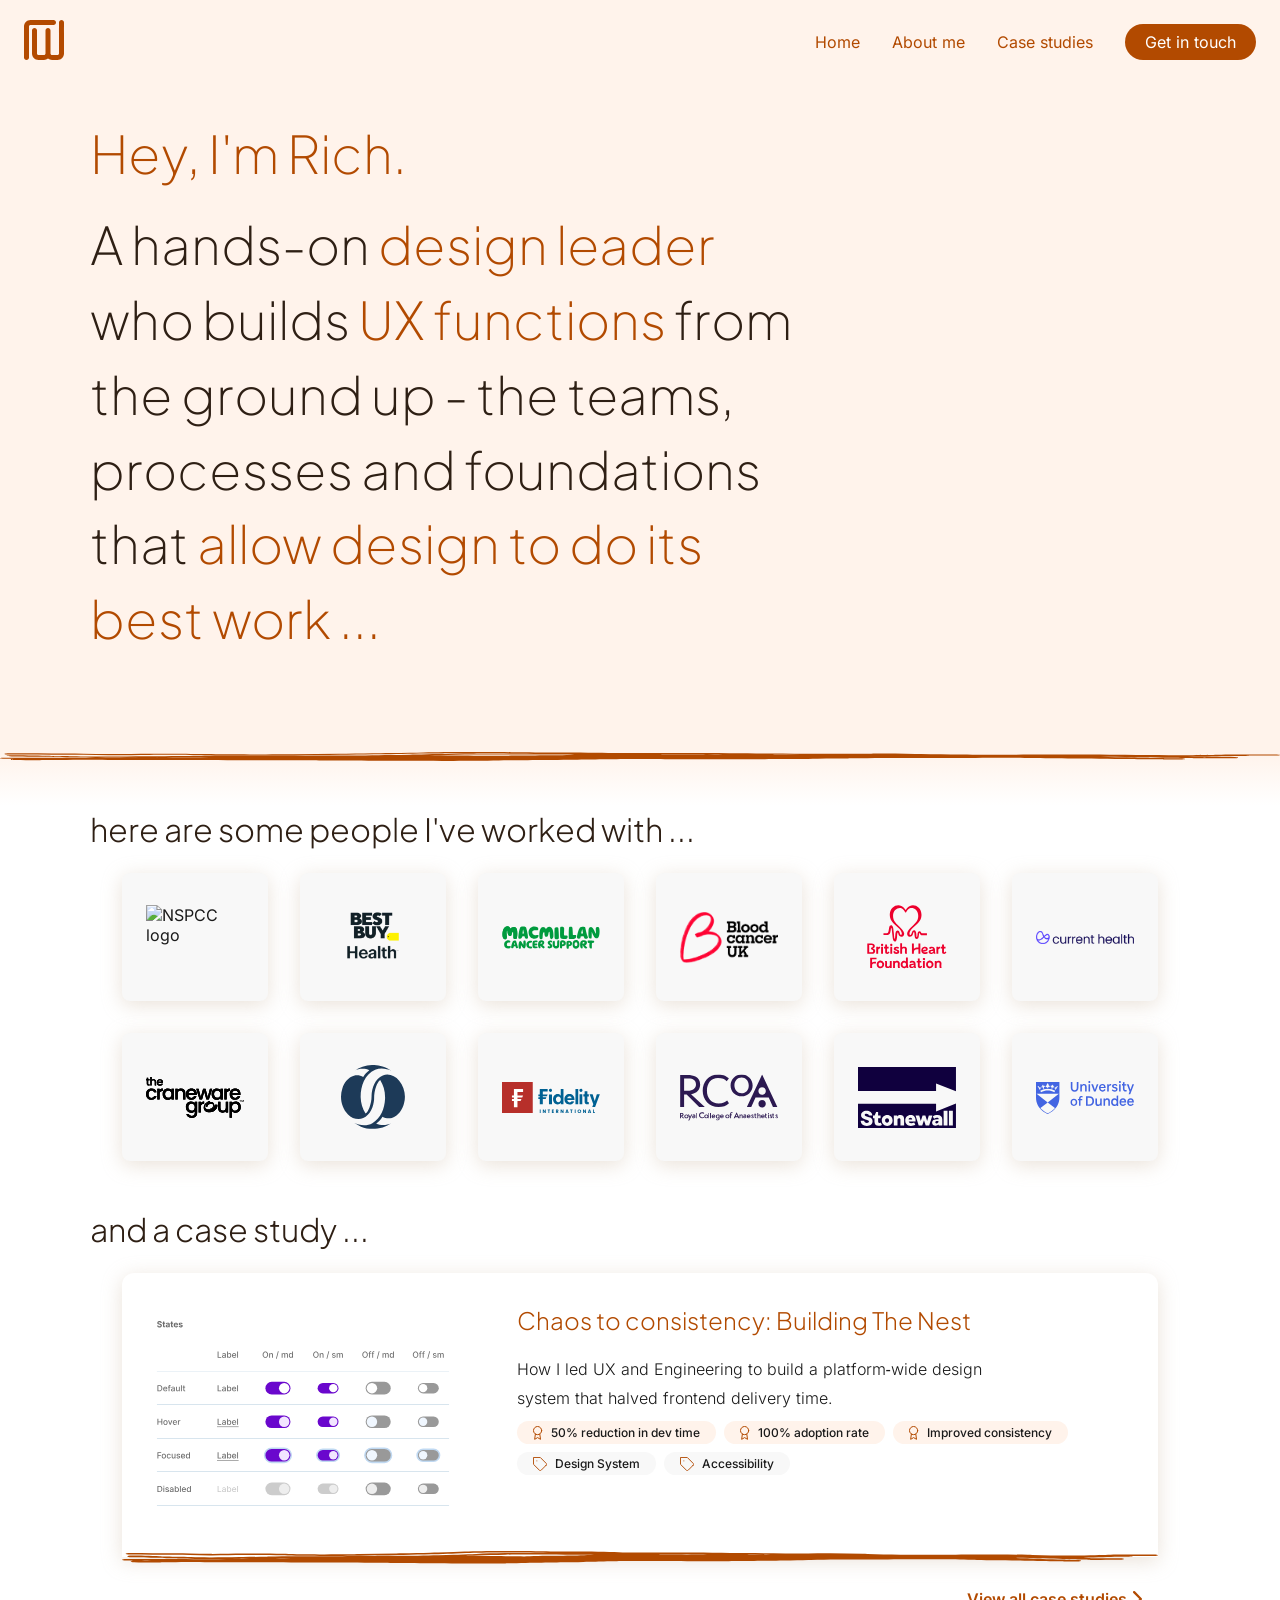
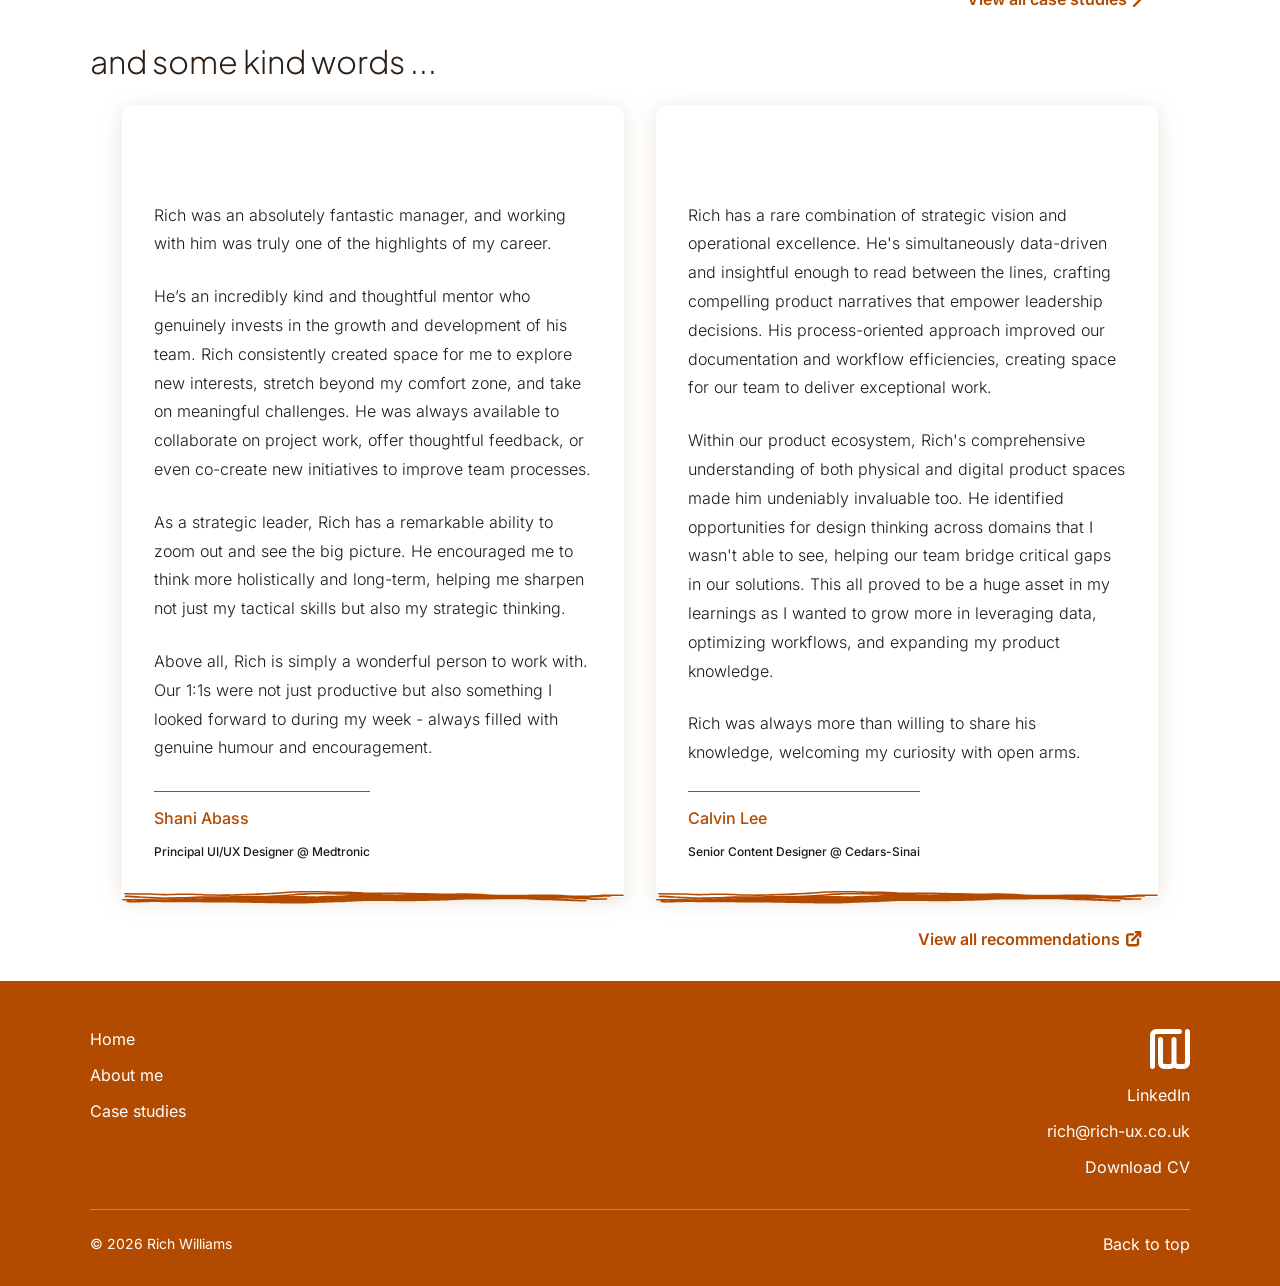
==== index.html @ 7a368905 "added Nest case study" ====
<!DOCTYPE html>
<html lang="en">

<head>
  <meta charset="UTF-8" />
  <meta name="viewport" content="width=device-width, initial-scale=1.0" />
  <title>Rich Williams</title>
  <link rel="stylesheet" href="style.css" />
  <link rel="icon" type="image/svg+xml" href="assets/icons/rwlogo.svg" />
  <link href="https://fonts.googleapis.com/css2?family=Source+Serif+4:ital,opsz,wght@0,8..60,300;0,8..60,400;1,8..60,300;1,8..60,400&display=swap" rel="stylesheet">
</head>

<body>

  <!-- Navigation -->
  <nav>
    <div class="nav-inner">
      <div class="nav-logo">
        <img src="assets/icons/rwlogo.svg" alt="Rich Williams" />
      </div>
      <button class="nav-toggle" aria-label="Toggle navigation">
        <span></span>
        <span></span>
        <span></span>
      </button>
      <ul class="nav-links">
        <li><a href="#">Home</a></li>
        <li><a href="#">About me</a></li>
        <li><a href="#">Case studies</a></li>
        <li><a href="#" class="small-button">Get in touch</a></li>
      </ul>
    </div>
  </nav>

  <!-- Hero -->
  <section class="section hero">
    <div class="container">

      <h1 class="display"><span class="highlight">Hey, I'm Rich.</span></h1>
      <p class="display">A hands-on <span class="highlight">design leader</span> who builds <span class="highlight">UX
          functions </span> from the ground up - the teams, processes and foundations that <span class="highlight">allow
          design to do its best work&nbsp;...</p>
    </div>

  </section>

  <svg viewBox="0 0 1440 60" preserveAspectRatio="none" fill="none" xmlns="http://www.w3.org/2000/svg">
    <defs>
      <linearGradient id="fade" x1="0" y1="0" x2="0" y2="1">
        <stop offset="0%" stop-color="#FFF3EB" />
        <stop offset="100%" stop-color="#ffffff" />
      </linearGradient>
    </defs>
    <rect width="100%" height="100%" fill="url(#fade)" />
    <path
      d="M547.873 0.00112486C556.497 -0.0103455 564.703 0.0658817 575.033 0.161155C575.039 0.161148 575.044 0.161141 575.05 0.161135C576.592 0.174655 578.011 0.189028 579.595 0.203161C592.304 0.316782 608.635 0.447806 633.414 0.493424C660.767 0.543692 682.5 0.844926 695.744 1.14717C698.2 1.20355 700.788 1.23165 707.24 1.24553C711.489 1.25442 717.162 1.2574 725.466 1.25784C729.815 1.25819 734.997 1.25729 740.941 1.25504C743.165 1.25417 745.629 1.25084 748.038 1.24611C767.749 1.19651 795.05 1.19881 820.434 1.33791C837.796 1.42681 854.274 1.54306 866.773 1.62764C885.071 1.75426 902.698 1.88879 921.875 1.93249C931.959 1.95537 942.474 1.95318 953.745 1.90866C962.042 1.87637 970.833 1.85417 980.151 1.83052C996.888 1.7891 1013.18 1.99351 1029.73 2.23438C1031.84 2.26507 1033.94 2.29633 1036.07 2.32787C1050.66 2.54595 1065.61 2.77458 1081.73 2.90122C1085.93 2.93473 1090.12 2.96038 1094.03 2.98371C1117.24 3.12228 1137.14 3.02761 1158.81 2.92442C1168.75 2.87711 1179.07 2.82793 1190.26 2.79869C1197.57 2.77959 1206.17 2.76997 1215.58 2.76618C1228.98 2.75552 1243.94 2.88125 1258.93 3.09452C1261.11 3.12447 1263.29 3.15499 1265.46 3.18594C1265.47 3.18609 1265.48 3.18624 1265.49 3.18639C1284.44 3.47351 1303.07 3.65802 1318.44 3.62185C1322.03 3.61651 1325.43 3.60403 1328.61 3.58592C1355.33 3.39132 1365.41 3.12402 1373.8 3.00933C1376.96 2.95946 1379.88 2.91646 1383.36 2.8827C1383.54 2.88103 1383.71 2.87939 1383.89 2.87777C1396.43 2.76205 1415.11 2.77872 1434.05 2.81992C1434.12 2.82002 1434.19 2.82012 1434.26 2.82022C1437.47 2.82722 1440.03 3.11418 1440 3.45975C1440.01 3.80534 1437.41 4.079 1434.21 4.07201C1424.06 4.04977 1414.12 4.03518 1405.24 4.04273C1404.78 4.33979 1402.39 4.565 1399.52 4.56466C1396.64 4.56485 1391.37 4.60166 1383.9 4.68834C1372.71 4.80128 1356.57 5.15283 1335.97 5.52775C1338.33 5.56668 1340.31 5.60434 1342.03 5.64057C1344.06 5.68299 1345.62 5.71986 1346.96 5.75122C1349.74 5.81647 1351.6 5.85837 1354.89 5.8713C1361.87 5.85142 1372.47 5.76589 1383.9 5.74418C1384.94 5.74204 1386.03 5.74011 1387.09 5.73857C1390.27 5.73402 1392.85 6.01267 1392.84 6.35806C1392.82 6.70369 1390.22 6.98515 1387.04 6.98995C1386.97 6.99009 1386.91 6.99024 1386.85 6.99038C1385.88 6.99182 1384.86 6.99365 1383.9 6.99564C1372.44 7.01698 1361.39 7.10703 1354.05 7.12737C1352.03 7.13288 1350.28 7.13327 1348.97 7.13075C1347.93 7.12878 1346.62 7.12475 1345.89 7.11085C1345.79 7.10899 1345.61 7.10517 1345.39 7.09873C1345.39 7.09856 1345.38 7.09839 1345.38 7.09822C1345.26 7.09468 1344.63 7.07678 1343.96 7.03163C1343.83 7.02251 1343.53 7.00206 1343.19 6.96786C1343.11 6.96574 1343.02 6.96361 1342.93 6.96149C1341.7 6.93205 1340.45 6.90159 1339.1 6.87228C1335 6.78174 1329.04 6.68565 1318.44 6.54273C1315.34 6.50072 1311.93 6.45338 1308 6.39572C1291.97 6.22969 1264.86 5.58526 1231.08 5.34145C1233.36 5.37998 1235.64 5.42057 1237.93 5.46292C1243.68 5.56909 1249.47 5.68808 1255.24 5.81422C1257.47 5.86255 1259.65 5.91125 1261.87 5.96081C1265.46 6.04072 1269.05 6.12171 1272.65 6.19987C1275.07 6.25266 1277.51 6.30435 1279.94 6.35406C1279.94 6.35413 1279.95 6.35419 1279.96 6.35426C1283.33 6.42333 1286.72 6.48903 1290.12 6.54993C1291.33 6.57203 1292.49 6.59256 1293.67 6.6124C1298.34 6.69073 1302.91 6.75731 1308.18 6.84855C1308.82 6.86294 1309.51 6.88088 1310.04 6.89551C1310.6 6.91098 1311.14 6.92648 1311.64 6.94202C1312.09 6.95573 1312.51 6.96953 1312.92 6.98231C1312.98 6.984 1313.03 6.9857 1313.09 6.98739C1313.55 7.00165 1313.99 7.01475 1314.42 7.02704C1314.85 7.03931 1315.24 7.05103 1315.63 7.06114C1315.64 7.06114 1315.64 7.06114 1315.65 7.06114C1316.06 7.0715 1316.38 7.07924 1316.82 7.08801C1317.38 7.09897 1317.86 7.10727 1318.44 7.11527C1318.44 7.11528 1318.44 7.11528 1318.44 7.11528C1319.01 7.12306 1319.6 7.12978 1320.18 7.13542C1320.76 7.14105 1321.37 7.14567 1321.98 7.1496C1322.59 7.15352 1323.2 7.15693 1323.83 7.15955C1324.46 7.16218 1325.08 7.16413 1325.72 7.16583C1326.36 7.16753 1327 7.16905 1327.64 7.1702C1329.14 7.17283 1330.56 7.2356 1331.6 7.34803C1332.65 7.46045 1333.23 7.61276 1333.23 7.77397C1333.22 7.93514 1332.62 8.09351 1331.57 8.21494C1330.51 8.33629 1329.09 8.41018 1327.59 8.42165C1327.19 8.42472 1326.78 8.42794 1326.37 8.43084C1326.13 8.43256 1325.89 8.43402 1325.64 8.43565C1324.98 8.44002 1324.33 8.44444 1323.66 8.44787C1322.98 8.4513 1322.33 8.45383 1321.64 8.45581C1320.95 8.45778 1320.27 8.45901 1319.57 8.45884C1319.2 8.45875 1318.83 8.45829 1318.44 8.4574C1318.1 8.45659 1317.76 8.45542 1317.41 8.45383C1316.7 8.45067 1315.89 8.44463 1315.18 8.43678C1314.66 8.43127 1313.99 8.42173 1313.45 8.41299C1312.88 8.40386 1312.33 8.39355 1311.79 8.38274C1311.26 8.3719 1310.74 8.36032 1310.24 8.34926C1310.18 8.34812 1310.13 8.34698 1310.08 8.34585C1309.63 8.33604 1309.21 8.32638 1308.81 8.31767C1308.36 8.30794 1307.94 8.29943 1307.54 8.29196C1307.1 8.28358 1306.82 8.27986 1306.49 8.27558C1302.12 8.24029 1296.7 8.21187 1291.56 8.16902C1290.92 8.16377 1290.26 8.15804 1289.62 8.15235C1286.24 8.12291 1282.86 8.08876 1279.48 8.05094C1277.03 8.0235 1274.57 7.99421 1272.12 7.9636C1268.5 7.91859 1264.87 7.87073 1261.25 7.82392C1259 7.79481 1256.79 7.7664 1254.55 7.7386C1248.69 7.66596 1242.82 7.60094 1236.92 7.54868C1231.06 7.49641 1225.14 7.45665 1219.21 7.42698C1218.03 7.42095 1216.82 7.41519 1215.58 7.40971C1210.84 7.38831 1205.98 7.35915 1201.27 7.31908C1196.93 7.28146 1192.47 7.21588 1188.33 7.14817C1186.13 7.11171 1183.93 7.07471 1181.8 7.0377C1181.79 7.03749 1181.79 7.03729 1181.78 7.03709C1179.89 7.0046 1178.05 6.97243 1176.2 6.94187C1172.25 6.87605 1168.37 6.81738 1164.49 6.76791C1160.62 6.71843 1156.76 6.67806 1152.87 6.64706C1149.01 6.61637 1145.1 6.59417 1141.21 6.58053C1137.33 6.56677 1133.46 6.56119 1129.45 6.56161C1124.17 6.56282 1118.91 6.574 1113.5 6.58724C1108.14 6.60077 1102.72 6.61771 1097.35 6.63485C1096.75 6.63662 1096.2 6.63834 1095.68 6.64005C1095.1 6.64176 1094.52 6.64346 1094.03 6.64517C1093.37 6.64757 1092.4 6.65039 1091.71 6.65333C1091.71 6.65333 1091.7 6.65334 1091.69 6.65334C1088.18 6.66679 1084.66 6.68235 1081.13 6.69789C1075.7 6.72194 1070.23 6.74676 1064.76 6.76954C1059.29 6.79227 1053.78 6.8133 1048.23 6.82905C1042.68 6.84448 1037.02 6.85552 1031.3 6.84967C1026.2 6.84502 1021.07 6.83549 1016.05 6.8269C1014.72 6.82465 1013.39 6.82247 1012.07 6.82036C1005.78 6.81078 999.681 6.80805 993.657 6.82573C987.637 6.84292 981.629 6.87976 975.569 6.93455C969.507 6.98934 963.41 7.06082 957.207 7.1488C956.031 7.16533 954.889 7.18221 953.781 7.19942C948.699 7.27656 943.706 7.35134 938.638 7.4234C932.412 7.51157 926.215 7.59409 919.895 7.67037C916.378 7.71266 912.684 7.74852 909.13 7.77584C905.593 7.80352 902.029 7.82446 898.555 7.84091C897.131 7.84758 895.721 7.85333 894.327 7.85888C892.302 7.86699 890.25 7.87377 888.272 7.88073C884.908 7.89238 881.648 7.904 878.446 7.919C875.269 7.93409 872.168 7.95309 869.193 7.97987C866.096 8.00761 863.562 8.03865 860.51 8.08602C853.095 8.16706 848.499 8.17442 843.395 8.18429C842.39 8.18621 841.362 8.18856 840.291 8.19114C834.174 8.19966 828.053 8.19667 822.019 8.18948C815.939 8.18205 809.923 8.17013 803.858 8.15673C797.866 8.14352 791.758 8.12823 785.758 8.11416C779.732 8.1 773.724 8.08646 767.692 8.07398C761.636 8.06155 755.522 8.04997 749.611 8.04022C749.102 8.03941 748.586 8.03854 748.067 8.03763C745.237 8.03173 741.993 8.02256 739.226 8.01043C736.806 8.00051 734.355 7.98928 732.048 7.97758C731.092 7.97285 730.132 7.9681 729.174 7.96349C725.913 7.94745 722.761 7.93244 719.689 7.92276C716.69 7.9128 713.615 7.90834 710.787 7.91139C707.909 7.91453 705.012 7.92596 702.21 7.94551C699.275 7.96628 696.798 7.99012 693.697 8.02987C691.672 8.05606 689.639 8.08234 687.672 8.10839C684.717 8.14742 681.724 8.18699 678.766 8.22754C675.807 8.26807 672.843 8.30916 669.909 8.35157C668.962 8.36521 667.96 8.3796 667.009 8.39359C664.065 8.43681 661.162 8.4809 658.259 8.52707C655.363 8.57315 652.487 8.62087 649.631 8.67105C646.768 8.72143 643.931 8.77351 641.057 8.82942C636.17 8.92475 631.497 8.97287 627.378 9.00656C623.23 9.04 619.34 9.06094 615.576 9.08089C614.872 9.08461 614.171 9.08833 613.471 9.09204C610.38 9.10782 607.432 9.12266 604.471 9.1396C600.794 9.16045 597.284 9.18391 593.667 9.21094C590.189 9.23751 586.478 9.26801 583.035 9.30248C579.381 9.33758 576.079 9.37456 572.353 9.41939C568.793 9.46326 565.104 9.51923 560.982 9.57998C557.121 9.64004 552.724 9.70198 548.547 9.75604C544.22 9.81036 539.937 9.85761 535.633 9.89406C534.87 9.90171 533.683 9.90905 532.987 9.91555C529.656 9.93994 526.193 9.9592 522.863 9.9736C518.602 9.99201 514.333 10.0028 510.105 10.0078C505.885 10.0128 501.529 10.0119 497.453 10.006C490.849 9.99628 484.274 9.98262 477.687 9.9675C471.141 9.95231 464.574 9.93537 458.007 9.91745C451.845 9.90053 445.634 9.8829 439.48 9.86456C439.11 9.86347 438.741 9.86237 438.373 9.86125C431.831 9.84119 425.286 9.81571 418.751 9.7849C417.291 9.77807 415.882 9.77108 414.418 9.76374C409.342 9.73804 404.239 9.70916 399.175 9.67809C399.14 9.67778 399.105 9.67747 399.07 9.67716C392.556 9.63739 386.149 9.59408 379.684 9.55092C377.314 9.53524 375.03 9.51996 372.715 9.50528C370.394 9.49059 368.12 9.47678 365.821 9.46378C363.524 9.4508 361.233 9.43901 358.985 9.42895C356.702 9.41884 354.49 9.41047 352.251 9.40478C350.201 9.39941 348.165 9.39706 345.936 9.3944C345.732 9.39417 345.528 9.39393 345.324 9.3937C342.897 9.39094 340.122 9.38446 337.546 9.37137C330.713 9.33558 324.08 9.30915 317.314 9.29188C311.29 9.27649 305.276 9.26856 299.214 9.26616C298.454 9.26585 297.697 9.26553 296.945 9.2652C294.308 9.26402 291.607 9.26284 288.941 9.26084C284.794 9.25775 280.588 9.25328 276.42 9.2469C269.514 9.23639 262.625 9.21987 255.67 9.19711C248.743 9.17447 241.783 9.14553 234.848 9.11421C227.919 9.08292 220.933 9.04952 214.037 9.01826C206.355 8.98315 198.727 8.95549 191.04 8.93841C183.474 8.92131 175.905 8.91399 168.34 8.91555C168.251 8.91557 168.162 8.9156 168.073 8.91563C160.42 8.91573 152.799 8.96892 145.146 9.01738C137.491 9.0664 129.814 9.07912 122.15 9.02621C121.954 9.02492 121.757 9.0236 121.558 9.02224C117.157 8.99194 112.759 8.93629 108.36 8.85733C105.931 8.86062 103.603 8.85802 101.365 8.85314C91.4358 8.82233 83.22 8.81404 74.8052 8.90213C69.1937 8.95731 63.4824 9.00456 57.2018 9.04459C55.7288 9.05976 54.4377 9.08138 52.9858 9.10746C52.6955 9.11243 52.3883 9.11741 52.0774 9.12272C50.1211 9.1563 47.9092 9.19144 44.7665 9.21366C38.5453 9.25799 29.009 9.24835 16.6998 8.95609C13.5808 8.88225 11.6081 8.54898 12.2766 8.21144C12.7428 7.97467 14.4087 7.79874 16.417 7.74023C12.7007 7.70007 8.97055 7.65806 5.26919 7.61633C3.79507 7.59961 2.39763 7.52193 1.4155 7.39842C0.425852 7.27488 -0.0752957 7.11618 0.00924291 6.9553C0.0933857 6.79437 0.766166 6.64342 1.87539 6.53353C2.99034 6.42377 4.4385 6.36431 5.92924 6.3669C9.87339 6.37407 13.8015 6.38132 17.7282 6.38643C21.6733 6.39161 25.5913 6.39463 29.5038 6.3962C33.42 6.39778 37.3694 6.39758 41.2986 6.3962C45.2156 6.39475 49.1451 6.39244 53.0882 6.38887C57.0525 6.3854 60.918 6.38052 64.8714 6.37545C67.2666 6.37234 69.6434 6.36927 71.9869 6.36568C72.8564 6.36445 73.716 6.36276 74.5868 6.36141C74.6595 6.3613 74.7323 6.36119 74.8052 6.36108C75.4445 6.36013 76.0675 6.35978 76.7164 6.35984C84.3224 6.35536 91.985 6.44597 99.602 6.54745C106.919 6.64475 114.231 6.70876 121.558 6.69016C121.9 6.68944 122.238 6.68861 122.573 6.68769C130.22 6.66906 137.876 6.58417 145.52 6.46596C153.125 6.34888 160.703 6.22983 168.322 6.1633C168.361 6.16294 168.4 6.16259 168.439 6.16225C176.081 6.09325 183.714 6.03417 191.35 5.98554C197.256 5.94791 203.112 5.91642 208.975 5.8907C211.271 5.85572 213.566 5.8236 215.821 5.79359C222.385 5.70618 228.955 5.60039 235.431 5.5006C223.906 5.53568 214.653 5.62171 205.838 5.71802C204.663 5.73093 203.472 5.74421 202.31 5.75743C191.69 5.87827 181.385 6.00396 168.321 6.09137C166.682 6.10241 165.015 6.11423 163.298 6.12708C147.027 6.26568 133.263 6.49134 121.558 6.44463C101.526 6.38486 87.6245 5.92817 77.5763 5.9092C76.6157 5.90222 75.7105 5.89632 74.8052 5.89121C60.7541 5.81101 54.4132 5.69236 48.3561 5.46966C39.3226 5.13491 21.8812 4.9445 13.1173 4.93742C9.93142 4.93485 7.36091 4.65244 7.37948 4.30691C7.3909 3.96129 9.98492 3.68299 13.1727 3.68555C22.4214 3.69302 41.2945 3.88655 52.0552 4.28493C56.5079 4.44947 61.5478 4.55987 74.8052 4.63817C75.8572 4.64432 76.9431 4.65159 78.0804 4.66042C87.9803 4.68412 101.688 5.13416 121.558 5.19273C133.242 5.23962 147.02 5.01318 163.397 4.87429C165.079 4.86178 166.708 4.85028 168.313 4.83944C180.878 4.75529 190.815 4.6334 201.301 4.51261C202.454 4.49935 203.624 4.4858 204.805 4.47275C204.812 4.47273 204.819 4.47272 204.827 4.47271C215.682 4.35243 227.505 4.24483 243.446 4.23265C260.97 4.21973 281.39 4.20908 299.221 4.15223C318.796 4.09166 335.246 4.06657 341.376 4.02595C343.687 4.01089 345.907 3.99281 348.254 3.97423C357.269 3.90061 368.148 3.82914 392.664 3.833C398.024 3.83268 404.314 3.84101 411.166 3.85102C421.189 3.70907 430.92 3.56529 439.48 3.47162C439.689 3.46925 439.899 3.46692 440.11 3.46463C447.593 3.38455 454.551 3.23722 461.222 3.07582C463.165 3.02936 465.1 2.98077 467.032 2.93239C471.706 2.81571 476.383 2.69909 480.941 2.60889C484.575 2.537 488.375 2.4506 492.398 2.35925C503.793 2.1003 516.969 1.8014 532.987 1.67908C537.381 1.64349 542.433 1.61841 547.406 1.61292C571.631 1.58486 592.412 1.62855 610.294 1.67231C597.142 1.61065 587.005 1.52651 578.541 1.45023C576.976 1.4358 575.438 1.42177 573.944 1.40823C563.547 1.31233 555.972 1.24162 547.949 1.25231C542.552 1.2593 537.376 1.26795 532.987 1.27479C505.211 1.31211 492.494 1.42752 478.44 1.6909C474.132 1.77161 469.378 1.87913 464.256 1.99486C456.724 2.16535 448.341 2.35386 439.48 2.50176C436.274 2.55451 433.039 2.60094 429.753 2.63825C418.034 2.77071 404.949 2.95103 391.067 3.1205C391.062 3.12048 391.056 3.12046 391.051 3.12044C388.345 3.15368 385.6 3.18659 382.83 3.21896C365.961 3.41642 348.213 3.59266 330.939 3.70207C329.092 3.7137 326.883 3.73116 324.335 3.75197C317.909 3.80445 309.446 3.87799 299.222 3.93302C286.064 4.00538 270.166 4.0082 252.458 3.85514C245.543 3.79627 238.375 3.692 230.183 3.58211C227.689 3.5487 225.102 3.51448 222.393 3.48163C210.727 3.34067 196.531 3.2075 177.638 3.22167C174.668 3.22387 171.556 3.22989 168.303 3.23978C154.706 3.26012 139.265 3.57976 123.335 3.55161C122.749 3.55113 122.16 3.55036 121.558 3.54927C112.417 3.54069 103.16 3.38127 93.9979 3.22337C87.4946 3.11432 81.1076 3.04159 74.8052 3.02429C52.5669 2.9577 31.5853 2.87183 10.5804 2.78587C10.5749 2.78587 10.5695 2.78587 10.564 2.78587C7.38016 2.77284 4.89001 2.48182 4.9996 2.13643C5.11365 1.79123 7.79244 1.52168 10.9629 1.53461C31.9068 1.62026 52.7355 1.70587 74.8052 1.77228C81.1837 1.78979 87.6565 1.86443 94.2346 1.97534C103.274 2.13157 112.455 2.28865 121.558 2.29748C122.144 2.29854 122.72 2.29931 123.289 2.29979C139.14 2.32903 154.629 2.00898 168.295 1.98753C171.715 1.97701 174.975 1.97074 178.098 1.96854C197.321 1.95523 211.757 2.09331 223.599 2.23777C226.447 2.27278 229.128 2.30825 231.674 2.34266C239.774 2.45244 246.507 2.55142 253.058 2.60729C270.603 2.75914 286.264 2.75293 299.224 2.67885C308.769 2.62538 316.778 2.55549 323.016 2.50405C325.648 2.48258 327.911 2.46443 329.885 2.45209C346.822 2.34375 364.293 2.16957 381.151 1.97369C383.882 1.94185 386.6 1.90962 389.308 1.87684C389.313 1.87666 389.319 1.87647 389.324 1.87629C403.181 1.70821 416.53 1.52709 428.446 1.39327C432.262 1.35055 435.906 1.29662 439.48 1.23536C447.125 1.10246 454.252 0.94165 460.991 0.788163C466.295 0.667834 471.409 0.552431 476.447 0.457953C491.381 0.178002 504.842 0.0607109 532.987 0.0233612C537.368 0.0166063 542.539 0.00803471 547.873 0.00112486ZM22.18 7.80066C29.8325 7.9575 36.0693 7.99058 40.729 7.98011C36.7773 7.94448 32.8308 7.90709 28.9075 7.86841C26.6513 7.8464 24.4153 7.82383 22.18 7.80066ZM412.096 5.10369C410.871 5.12144 409.598 5.13912 408.348 5.15679C411.834 5.15544 415.276 5.15329 418.736 5.14973C422.973 5.14535 427.237 5.13947 431.47 5.13155C424.722 5.12335 418.184 5.11267 412.096 5.10369ZM547.464 2.86474C542.434 2.8703 537.37 2.89639 532.987 2.9337C518.41 3.05095 506.358 3.32276 495.301 3.57389C491.115 3.66877 487.054 3.76053 483.039 3.84001C481.374 3.87296 479.712 3.90939 478.033 3.94804C487.801 3.96766 496.785 3.98827 504.13 4.00542C516.125 4.03349 525.396 4.07825 532.987 4.12841C539.234 4.16811 544.451 4.20751 549.436 4.24541C552.65 4.26951 555.63 4.29243 558.796 4.31238C561.29 4.26774 564.089 4.22302 566.721 4.18346C570.601 4.12737 574.622 4.073 578.495 4.02605C582.428 3.97876 586.325 3.93581 590.303 3.89855C594.155 3.86117 598.145 3.82877 601.976 3.80002C605.675 3.77273 609.23 3.7489 612.797 3.72548C613 3.72415 613.204 3.72283 613.408 3.7215C617.073 3.69675 620.772 3.67259 624.051 3.64195C627.422 3.61046 630.267 3.57503 632.744 3.52443C635.856 3.46138 639.07 3.40033 642.223 3.34318C645.391 3.28589 648.544 3.23208 651.686 3.18121C654.838 3.13024 657.957 3.08215 661.083 3.03612C662.094 3.02124 663.15 3.00588 664.154 2.99152C664.617 2.9849 665.079 2.97814 665.54 2.97162C659.423 2.97976 653.064 2.9853 646.508 2.98693C637.026 2.98931 626.892 2.96557 615.725 2.9379C596.674 2.89035 574.53 2.83318 547.464 2.86474ZM758.26 2.5907C755.807 2.60021 752.465 2.61848 748.044 2.64814C747.607 2.65112 747.158 2.65417 746.695 2.65728C745.529 2.66512 744.277 2.67374 742.94 2.68225C742.971 2.68243 743.004 2.68231 743.035 2.68249C744.792 2.69248 746.437 2.70151 748.044 2.7096C749.53 2.71648 751.008 2.72325 752.526 2.72994C758.277 2.75521 763.944 2.78203 769.571 2.81069C775.308 2.83934 780.93 2.86957 786.641 2.90123C792.309 2.93283 798.054 2.96565 803.691 2.99778C809.406 3.03016 815.038 3.06237 820.72 3.09073C822.528 3.09977 824.356 3.10849 826.165 3.11663C822.114 3.06008 817.9 3.00963 813.457 2.95954C809.901 2.91952 806.213 2.87966 802.299 2.83727C800.819 2.82113 799.019 2.79856 796.898 2.77316C788.553 2.67356 775.451 2.52472 758.26 2.5907ZM871.508 3.06953C872.825 3.06885 874.146 3.06876 875.438 3.06957C879.122 3.07195 882.715 3.07939 886.251 3.08653C888.724 3.09155 891.168 3.09682 893.588 3.10051C894.6 3.10203 895.614 3.10317 896.622 3.10418C898.314 3.10588 899.994 3.10633 901.646 3.106C890.008 3.04452 878.59 2.96076 866.711 2.87853C866.554 2.87744 866.396 2.87671 866.238 2.87562C868.038 2.942 869.794 3.00667 871.508 3.06953Z"
      fill="#B24A00" />
  </svg>


  <!-- Logos -->
  <section class="section">
    <div class="container">
      <h2 class="heading-lg">here are some people I've worked with&nbsp;...</h2>
      <div class="logo-grid">
        <div class="logo-tile" data-name="NSPCC">
          <img src="assets/images/nspcc.svg" alt="NSPCC logo" />
        </div>
        <div class="logo-tile" data-name="Best Buy Health">
          <img src="assets/images/BBYH.webp" alt="Best Buy Health logo" />
        </div>
        <div class="logo-tile" data-name="Macmillan Cancer Support">
          <img src="assets/images/Macmillan_Cancer_Support_logo.svg" alt="Macmillan Cancer Support logo" />
        </div>
        <div class="logo-tile" data-name="Blood Cancer UK">
          <img src="assets/images/BCUK.webp" alt="Blood Cancer UK logo" />
        </div>
        <div class="logo-tile" data-name="British Heart Foundation">
          <img src="assets/images/BHFstacked.svg" alt="British Heart Foundation logo" />
        </div>
        <div class="logo-tile" data-name="Current Health">
          <img src="assets/images/CH_Primary.webp" alt="Current Health logo" />
        </div>
        <div class="logo-tile" data-name="The Craneware Group">
          <img src="assets/images/CW.svg" alt="Craneware logo" />
        </div>
        <div class="logo-tile" data-name="EBRD">
          <img src="assets/images/ebrd_stamp.svg" alt="EBRD logo" />
        </div>
        <div class="logo-tile" data-name="Fidelity International">
          <img src="assets/images/fil-logo.svg" alt="Fidelity International logo" />
        </div>
        <div class="logo-tile" data-name="Royal College of Anaesthetists">
          <img src="assets/images/rcoa-logo.svg" alt="Royal College of Anaesthetists logo" />
        </div>
        <div class="logo-tile" data-name="Stonewall">
          <img src="assets/images/Stonewall.svg" alt="Stonewall logo" />
        </div>
        <div class="logo-tile" data-name="University of Dundee">
          <img src="assets/images/UoD.svg" alt="University of Dundee logo" />
        </div>

      </div>
    </div>
  </section>

  <!-- Case Studies -->
  <section class="section">
    <div class="container">
      <h2 class="heading-lg">and a case study ...</h2>
      <div class="case-study-card">
        <div class="case-study-inner">
          <!-- Thumbnail image -->
          <div class="case-study-image">
            <img src="assets/images/toggle states.svg" alt="The Nest design system" />
          </div>

          <div class="case-study-content">
            <!-- Title and description -->
            <h3 class="heading-sm">Chaos to consistency: Building The Nest</h3>
            <p>How I led UX and Engineering to build a platform‑wide design system that halved frontend delivery time.
            </p>

            <!-- Outcome metrics -->
            <div class="tag-row">
              <span class="caption tag tag-tint">
                <img src="assets/icons/rosette.svg" alt="" />
                50% reduction in dev time
              </span>
              <span class="caption tag tag-tint">
                <img src="assets/icons/rosette.svg" alt="" />
                100% adoption rate
              </span>
              <span class="caption tag tag-tint">
                <img src="assets/icons/rosette.svg" alt="" />
                Improved consistency
              </span>
            </div>
            <!-- Category tags -->
            <div class="tag-row">
              <span class="caption tag tag-grey">
                <img src="assets/icons/tag.svg" alt="" />
                Design System
              </span>
              <span class="caption tag tag-grey">
                <img src="assets/icons/tag.svg" alt="" />
                Accessibility
              </span>
            </div>

            <!-- Link to full case study -->
            

          </div>
        </div>
        <svg class="card-divider" viewBox="0 0 1440 12" preserveAspectRatio="none" fill="none"
          xmlns="http://www.w3.org/2000/svg">
          <path
            d="M547.873 0.00112486C556.497 -0.0103455 564.703 0.0658817 575.033 0.161155C575.039 0.161148 575.044 0.161141 575.05 0.161135C576.592 0.174655 578.011 0.189028 579.595 0.203161C592.304 0.316782 608.635 0.447806 633.414 0.493424C660.767 0.543692 682.5 0.844926 695.744 1.14717C698.2 1.20355 700.788 1.23165 707.24 1.24553C711.489 1.25442 717.162 1.2574 725.466 1.25784C729.815 1.25819 734.997 1.25729 740.941 1.25504C743.165 1.25417 745.629 1.25084 748.038 1.24611C767.749 1.19651 795.05 1.19881 820.434 1.33791C837.796 1.42681 854.274 1.54306 866.773 1.62764C885.071 1.75426 902.698 1.88879 921.875 1.93249C931.959 1.95537 942.474 1.95318 953.745 1.90866C962.042 1.87637 970.833 1.85417 980.151 1.83052C996.888 1.7891 1013.18 1.99351 1029.73 2.23438C1031.84 2.26507 1033.94 2.29633 1036.07 2.32787C1050.66 2.54595 1065.61 2.77458 1081.73 2.90122C1085.93 2.93473 1090.12 2.96038 1094.03 2.98371C1117.24 3.12228 1137.14 3.02761 1158.81 2.92442C1168.75 2.87711 1179.07 2.82793 1190.26 2.79869C1197.57 2.77959 1206.17 2.76997 1215.58 2.76618C1228.98 2.75552 1243.94 2.88125 1258.93 3.09452C1261.11 3.12447 1263.29 3.15499 1265.46 3.18594C1265.47 3.18609 1265.48 3.18624 1265.49 3.18639C1284.44 3.47351 1303.07 3.65802 1318.44 3.62185C1322.03 3.61651 1325.43 3.60403 1328.61 3.58592C1355.33 3.39132 1365.41 3.12402 1373.8 3.00933C1376.96 2.95946 1379.88 2.91646 1383.36 2.8827C1383.54 2.88103 1383.71 2.87939 1383.89 2.87777C1396.43 2.76205 1415.11 2.77872 1434.05 2.81992C1434.12 2.82002 1434.19 2.82012 1434.26 2.82022C1437.47 2.82722 1440.03 3.11418 1440 3.45975C1440.01 3.80534 1437.41 4.079 1434.21 4.07201C1424.06 4.04977 1414.12 4.03518 1405.24 4.04273C1404.78 4.33979 1402.39 4.565 1399.52 4.56466C1396.64 4.56485 1391.37 4.60166 1383.9 4.68834C1372.71 4.80128 1356.57 5.15283 1335.97 5.52775C1338.33 5.56668 1340.31 5.60434 1342.03 5.64057C1344.06 5.68299 1345.62 5.71986 1346.96 5.75122C1349.74 5.81647 1351.6 5.85837 1354.89 5.8713C1361.87 5.85142 1372.47 5.76589 1383.9 5.74418C1384.94 5.74204 1386.03 5.74011 1387.09 5.73857C1390.27 5.73402 1392.85 6.01267 1392.84 6.35806C1392.82 6.70369 1390.22 6.98515 1387.04 6.98995C1386.97 6.99009 1386.91 6.99024 1386.85 6.99038C1385.88 6.99182 1384.86 6.99365 1383.9 6.99564C1372.44 7.01698 1361.39 7.10703 1354.05 7.12737C1352.03 7.13288 1350.28 7.13327 1348.97 7.13075C1347.93 7.12878 1346.62 7.12475 1345.89 7.11085C1345.79 7.10899 1345.61 7.10517 1345.39 7.09873C1345.39 7.09856 1345.38 7.09839 1345.38 7.09822C1345.26 7.09468 1344.63 7.07678 1343.96 7.03163C1343.83 7.02251 1343.53 7.00206 1343.19 6.96786C1343.11 6.96574 1343.02 6.96361 1342.93 6.96149C1341.7 6.93205 1340.45 6.90159 1339.1 6.87228C1335 6.78174 1329.04 6.68565 1318.44 6.54273C1315.34 6.50072 1311.93 6.45338 1308 6.39572C1291.97 6.22969 1264.86 5.58526 1231.08 5.34145C1233.36 5.37998 1235.64 5.42057 1237.93 5.46292C1243.68 5.56909 1249.47 5.68808 1255.24 5.81422C1257.47 5.86255 1259.65 5.91125 1261.87 5.96081C1265.46 6.04072 1269.05 6.12171 1272.65 6.19987C1275.07 6.25266 1277.51 6.30435 1279.94 6.35406C1279.94 6.35413 1279.95 6.35419 1279.96 6.35426C1283.33 6.42333 1286.72 6.48903 1290.12 6.54993C1291.33 6.57203 1292.49 6.59256 1293.67 6.6124C1298.34 6.69073 1302.91 6.75731 1308.18 6.84855C1308.82 6.86294 1309.51 6.88088 1310.04 6.89551C1310.6 6.91098 1311.14 6.92648 1311.64 6.94202C1312.09 6.95573 1312.51 6.96953 1312.92 6.98231C1312.98 6.984 1313.03 6.9857 1313.09 6.98739C1313.55 7.00165 1313.99 7.01475 1314.42 7.02704C1314.85 7.03931 1315.24 7.05103 1315.63 7.06114C1315.64 7.06114 1315.64 7.06114 1315.65 7.06114C1316.06 7.0715 1316.38 7.07924 1316.82 7.08801C1317.38 7.09897 1317.86 7.10727 1318.44 7.11527C1318.44 7.11528 1318.44 7.11528 1318.44 7.11528C1319.01 7.12306 1319.6 7.12978 1320.18 7.13542C1320.76 7.14105 1321.37 7.14567 1321.98 7.1496C1322.59 7.15352 1323.2 7.15693 1323.83 7.15955C1324.46 7.16218 1325.08 7.16413 1325.72 7.16583C1326.36 7.16753 1327 7.16905 1327.64 7.1702C1329.14 7.17283 1330.56 7.2356 1331.6 7.34803C1332.65 7.46045 1333.23 7.61276 1333.23 7.77397C1333.22 7.93514 1332.62 8.09351 1331.57 8.21494C1330.51 8.33629 1329.09 8.41018 1327.59 8.42165C1327.19 8.42472 1326.78 8.42794 1326.37 8.43084C1326.13 8.43256 1325.89 8.43402 1325.64 8.43565C1324.98 8.44002 1324.33 8.44444 1323.66 8.44787C1322.98 8.4513 1322.33 8.45383 1321.64 8.45581C1320.95 8.45778 1320.27 8.45901 1319.57 8.45884C1319.2 8.45875 1318.83 8.45829 1318.44 8.4574C1318.1 8.45659 1317.76 8.45542 1317.41 8.45383C1316.7 8.45067 1315.89 8.44463 1315.18 8.43678C1314.66 8.43127 1313.99 8.42173 1313.45 8.41299C1312.88 8.40386 1312.33 8.39355 1311.79 8.38274C1311.26 8.3719 1310.74 8.36032 1310.24 8.34926C1310.18 8.34812 1310.13 8.34698 1310.08 8.34585C1309.63 8.33604 1309.21 8.32638 1308.81 8.31767C1308.36 8.30794 1307.94 8.29943 1307.54 8.29196C1307.1 8.28358 1306.82 8.27986 1306.49 8.27558C1302.12 8.24029 1296.7 8.21187 1291.56 8.16902C1290.92 8.16377 1290.26 8.15804 1289.62 8.15235C1286.24 8.12291 1282.86 8.08876 1279.48 8.05094C1277.03 8.0235 1274.57 7.99421 1272.12 7.9636C1268.5 7.91859 1264.87 7.87073 1261.25 7.82392C1259 7.79481 1256.79 7.7664 1254.55 7.7386C1248.69 7.66596 1242.82 7.60094 1236.92 7.54868C1231.06 7.49641 1225.14 7.45665 1219.21 7.42698C1218.03 7.42095 1216.82 7.41519 1215.58 7.40971C1210.84 7.38831 1205.98 7.35915 1201.27 7.31908C1196.93 7.28146 1192.47 7.21588 1188.33 7.14817C1186.13 7.11171 1183.93 7.07471 1181.8 7.0377C1181.79 7.03749 1181.79 7.03729 1181.78 7.03709C1179.89 7.0046 1178.05 6.97243 1176.2 6.94187C1172.25 6.87605 1168.37 6.81738 1164.49 6.76791C1160.62 6.71843 1156.76 6.67806 1152.87 6.64706C1149.01 6.61637 1145.1 6.59417 1141.21 6.58053C1137.33 6.56677 1133.46 6.56119 1129.45 6.56161C1124.17 6.56282 1118.91 6.574 1113.5 6.58724C1108.14 6.60077 1102.72 6.61771 1097.35 6.63485C1096.75 6.63662 1096.2 6.63834 1095.68 6.64005C1095.1 6.64176 1094.52 6.64346 1094.03 6.64517C1093.37 6.64757 1092.4 6.65039 1091.71 6.65333C1091.71 6.65333 1091.7 6.65334 1091.69 6.65334C1088.18 6.66679 1084.66 6.68235 1081.13 6.69789C1075.7 6.72194 1070.23 6.74676 1064.76 6.76954C1059.29 6.79227 1053.78 6.8133 1048.23 6.82905C1042.68 6.84448 1037.02 6.85552 1031.3 6.84967C1026.2 6.84502 1021.07 6.83549 1016.05 6.8269C1014.72 6.82465 1013.39 6.82247 1012.07 6.82036C1005.78 6.81078 999.681 6.80805 993.657 6.82573C987.637 6.84292 981.629 6.87976 975.569 6.93455C969.507 6.98934 963.41 7.06082 957.207 7.1488C956.031 7.16533 954.889 7.18221 953.781 7.19942C948.699 7.27656 943.706 7.35134 938.638 7.4234C932.412 7.51157 926.215 7.59409 919.895 7.67037C916.378 7.71266 912.684 7.74852 909.13 7.77584C905.593 7.80352 902.029 7.82446 898.555 7.84091C897.131 7.84758 895.721 7.85333 894.327 7.85888C892.302 7.86699 890.25 7.87377 888.272 7.88073C884.908 7.89238 881.648 7.904 878.446 7.919C875.269 7.93409 872.168 7.95309 869.193 7.97987C866.096 8.00761 863.562 8.03865 860.51 8.08602C853.095 8.16706 848.499 8.17442 843.395 8.18429C842.39 8.18621 841.362 8.18856 840.291 8.19114C834.174 8.19966 828.053 8.19667 822.019 8.18948C815.939 8.18205 809.923 8.17013 803.858 8.15673C797.866 8.14352 791.758 8.12823 785.758 8.11416C779.732 8.1 773.724 8.08646 767.692 8.07398C761.636 8.06155 755.522 8.04997 749.611 8.04022C749.102 8.03941 748.586 8.03854 748.067 8.03763C745.237 8.03173 741.993 8.02256 739.226 8.01043C736.806 8.00051 734.355 7.98928 732.048 7.97758C731.092 7.97285 730.132 7.9681 729.174 7.96349C725.913 7.94745 722.761 7.93244 719.689 7.92276C716.69 7.9128 713.615 7.90834 710.787 7.91139C707.909 7.91453 705.012 7.92596 702.21 7.94551C699.275 7.96628 696.798 7.99012 693.697 8.02987C691.672 8.05606 689.639 8.08234 687.672 8.10839C684.717 8.14742 681.724 8.18699 678.766 8.22754C675.807 8.26807 672.843 8.30916 669.909 8.35157C668.962 8.36521 667.96 8.3796 667.009 8.39359C664.065 8.43681 661.162 8.4809 658.259 8.52707C655.363 8.57315 652.487 8.62087 649.631 8.67105C646.768 8.72143 643.931 8.77351 641.057 8.82942C636.17 8.92475 631.497 8.97287 627.378 9.00656C623.23 9.04 619.34 9.06094 615.576 9.08089C614.872 9.08461 614.171 9.08833 613.471 9.09204C610.38 9.10782 607.432 9.12266 604.471 9.1396C600.794 9.16045 597.284 9.18391 593.667 9.21094C590.189 9.23751 586.478 9.26801 583.035 9.30248C579.381 9.33758 576.079 9.37456 572.353 9.41939C568.793 9.46326 565.104 9.51923 560.982 9.57998C557.121 9.64004 552.724 9.70198 548.547 9.75604C544.22 9.81036 539.937 9.85761 535.633 9.89406C534.87 9.90171 533.683 9.90905 532.987 9.91555C529.656 9.93994 526.193 9.9592 522.863 9.9736C518.602 9.99201 514.333 10.0028 510.105 10.0078C505.885 10.0128 501.529 10.0119 497.453 10.006C490.849 9.99628 484.274 9.98262 477.687 9.9675C471.141 9.95231 464.574 9.93537 458.007 9.91745C451.845 9.90053 445.634 9.8829 439.48 9.86456C439.11 9.86347 438.741 9.86237 438.373 9.86125C431.831 9.84119 425.286 9.81571 418.751 9.7849C417.291 9.77807 415.882 9.77108 414.418 9.76374C409.342 9.73804 404.239 9.70916 399.175 9.67809C399.14 9.67778 399.105 9.67747 399.07 9.67716C392.556 9.63739 386.149 9.59408 379.684 9.55092C377.314 9.53524 375.03 9.51996 372.715 9.50528C370.394 9.49059 368.12 9.47678 365.821 9.46378C363.524 9.4508 361.233 9.43901 358.985 9.42895C356.702 9.41884 354.49 9.41047 352.251 9.40478C350.201 9.39941 348.165 9.39706 345.936 9.3944C345.732 9.39417 345.528 9.39393 345.324 9.3937C342.897 9.39094 340.122 9.38446 337.546 9.37137C330.713 9.33558 324.08 9.30915 317.314 9.29188C311.29 9.27649 305.276 9.26856 299.214 9.26616C298.454 9.26585 297.697 9.26553 296.945 9.2652C294.308 9.26402 291.607 9.26284 288.941 9.26084C284.794 9.25775 280.588 9.25328 276.42 9.2469C269.514 9.23639 262.625 9.21987 255.67 9.19711C248.743 9.17447 241.783 9.14553 234.848 9.11421C227.919 9.08292 220.933 9.04952 214.037 9.01826C206.355 8.98315 198.727 8.95549 191.04 8.93841C183.474 8.92131 175.905 8.91399 168.34 8.91555C168.251 8.91557 168.162 8.9156 168.073 8.91563C160.42 8.91573 152.799 8.96892 145.146 9.01738C137.491 9.0664 129.814 9.07912 122.15 9.02621C121.954 9.02492 121.757 9.0236 121.558 9.02224C117.157 8.99194 112.759 8.93629 108.36 8.85733C105.931 8.86062 103.603 8.85802 101.365 8.85314C91.4358 8.82233 83.22 8.81404 74.8052 8.90213C69.1937 8.95731 63.4824 9.00456 57.2018 9.04459C55.7288 9.05976 54.4377 9.08138 52.9858 9.10746C52.6955 9.11243 52.3883 9.11741 52.0774 9.12272C50.1211 9.1563 47.9092 9.19144 44.7665 9.21366C38.5453 9.25799 29.009 9.24835 16.6998 8.95609C13.5808 8.88225 11.6081 8.54898 12.2766 8.21144C12.7428 7.97467 14.4087 7.79874 16.417 7.74023C12.7007 7.70007 8.97055 7.65806 5.26919 7.61633C3.79507 7.59961 2.39763 7.52193 1.4155 7.39842C0.425852 7.27488 -0.0752957 7.11618 0.00924291 6.9553C0.0933857 6.79437 0.766166 6.64342 1.87539 6.53353C2.99034 6.42377 4.4385 6.36431 5.92924 6.3669C9.87339 6.37407 13.8015 6.38132 17.7282 6.38643C21.6733 6.39161 25.5913 6.39463 29.5038 6.3962C33.42 6.39778 37.3694 6.39758 41.2986 6.3962C45.2156 6.39475 49.1451 6.39244 53.0882 6.38887C57.0525 6.3854 60.918 6.38052 64.8714 6.37545C67.2666 6.37234 69.6434 6.36927 71.9869 6.36568C72.8564 6.36445 73.716 6.36276 74.5868 6.36141C74.6595 6.3613 74.7323 6.36119 74.8052 6.36108C75.4445 6.36013 76.0675 6.35978 76.7164 6.35984C84.3224 6.35536 91.985 6.44597 99.602 6.54745C106.919 6.64475 114.231 6.70876 121.558 6.69016C121.9 6.68944 122.238 6.68861 122.573 6.68769C130.22 6.66906 137.876 6.58417 145.52 6.46596C153.125 6.34888 160.703 6.22983 168.322 6.1633C168.361 6.16294 168.4 6.16259 168.439 6.16225C176.081 6.09325 183.714 6.03417 191.35 5.98554C197.256 5.94791 203.112 5.91642 208.975 5.8907C211.271 5.85572 213.566 5.8236 215.821 5.79359C222.385 5.70618 228.955 5.60039 235.431 5.5006C223.906 5.53568 214.653 5.62171 205.838 5.71802C204.663 5.73093 203.472 5.74421 202.31 5.75743C191.69 5.87827 181.385 6.00396 168.321 6.09137C166.682 6.10241 165.015 6.11423 163.298 6.12708C147.027 6.26568 133.263 6.49134 121.558 6.44463C101.526 6.38486 87.6245 5.92817 77.5763 5.9092C76.6157 5.90222 75.7105 5.89632 74.8052 5.89121C60.7541 5.81101 54.4132 5.69236 48.3561 5.46966C39.3226 5.13491 21.8812 4.9445 13.1173 4.93742C9.93142 4.93485 7.36091 4.65244 7.37948 4.30691C7.3909 3.96129 9.98492 3.68299 13.1727 3.68555C22.4214 3.69302 41.2945 3.88655 52.0552 4.28493C56.5079 4.44947 61.5478 4.55987 74.8052 4.63817C75.8572 4.64432 76.9431 4.65159 78.0804 4.66042C87.9803 4.68412 101.688 5.13416 121.558 5.19273C133.242 5.23962 147.02 5.01318 163.397 4.87429C165.079 4.86178 166.708 4.85028 168.313 4.83944C180.878 4.75529 190.815 4.6334 201.301 4.51261C202.454 4.49935 203.624 4.4858 204.805 4.47275C204.812 4.47273 204.819 4.47272 204.827 4.47271C215.682 4.35243 227.505 4.24483 243.446 4.23265C260.97 4.21973 281.39 4.20908 299.221 4.15223C318.796 4.09166 335.246 4.06657 341.376 4.02595C343.687 4.01089 345.907 3.99281 348.254 3.97423C357.269 3.90061 368.148 3.82914 392.664 3.833C398.024 3.83268 404.314 3.84101 411.166 3.85102C421.189 3.70907 430.92 3.56529 439.48 3.47162C439.689 3.46925 439.899 3.46692 440.11 3.46463C447.593 3.38455 454.551 3.23722 461.222 3.07582C463.165 3.02936 465.1 2.98077 467.032 2.93239C471.706 2.81571 476.383 2.69909 480.941 2.60889C484.575 2.537 488.375 2.4506 492.398 2.35925C503.793 2.1003 516.969 1.8014 532.987 1.67908C537.381 1.64349 542.433 1.61841 547.406 1.61292C571.631 1.58486 592.412 1.62855 610.294 1.67231C597.142 1.61065 587.005 1.52651 578.541 1.45023C576.976 1.4358 575.438 1.42177 573.944 1.40823C563.547 1.31233 555.972 1.24162 547.949 1.25231C542.552 1.2593 537.376 1.26795 532.987 1.27479C505.211 1.31211 492.494 1.42752 478.44 1.6909C474.132 1.77161 469.378 1.87913 464.256 1.99486C456.724 2.16535 448.341 2.35386 439.48 2.50176C436.274 2.55451 433.039 2.60094 429.753 2.63825C418.034 2.77071 404.949 2.95103 391.067 3.1205C391.062 3.12048 391.056 3.12046 391.051 3.12044C388.345 3.15368 385.6 3.18659 382.83 3.21896C365.961 3.41642 348.213 3.59266 330.939 3.70207C329.092 3.7137 326.883 3.73116 324.335 3.75197C317.909 3.80445 309.446 3.87799 299.222 3.93302C286.064 4.00538 270.166 4.0082 252.458 3.85514C245.543 3.79627 238.375 3.692 230.183 3.58211C227.689 3.5487 225.102 3.51448 222.393 3.48163C210.727 3.34067 196.531 3.2075 177.638 3.22167C174.668 3.22387 171.556 3.22989 168.303 3.23978C154.706 3.26012 139.265 3.57976 123.335 3.55161C122.749 3.55113 122.16 3.55036 121.558 3.54927C112.417 3.54069 103.16 3.38127 93.9979 3.22337C87.4946 3.11432 81.1076 3.04159 74.8052 3.02429C52.5669 2.9577 31.5853 2.87183 10.5804 2.78587C10.5749 2.78587 10.5695 2.78587 10.564 2.78587C7.38016 2.77284 4.89001 2.48182 4.9996 2.13643C5.11365 1.79123 7.79244 1.52168 10.9629 1.53461C31.9068 1.62026 52.7355 1.70587 74.8052 1.77228C81.1837 1.78979 87.6565 1.86443 94.2346 1.97534C103.274 2.13157 112.455 2.28865 121.558 2.29748C122.144 2.29854 122.72 2.29931 123.289 2.29979C139.14 2.32903 154.629 2.00898 168.295 1.98753C171.715 1.97701 174.975 1.97074 178.098 1.96854C197.321 1.95523 211.757 2.09331 223.599 2.23777C226.447 2.27278 229.128 2.30825 231.674 2.34266C239.774 2.45244 246.507 2.55142 253.058 2.60729C270.603 2.75914 286.264 2.75293 299.224 2.67885C308.769 2.62538 316.778 2.55549 323.016 2.50405C325.648 2.48258 327.911 2.46443 329.885 2.45209C346.822 2.34375 364.293 2.16957 381.151 1.97369C383.882 1.94185 386.6 1.90962 389.308 1.87684C389.313 1.87666 389.319 1.87647 389.324 1.87629C403.181 1.70821 416.53 1.52709 428.446 1.39327C432.262 1.35055 435.906 1.29662 439.48 1.23536C447.125 1.10246 454.252 0.94165 460.991 0.788163C466.295 0.667834 471.409 0.552431 476.447 0.457953C491.381 0.178002 504.842 0.0607109 532.987 0.0233612C537.368 0.0166063 542.539 0.00803471 547.873 0.00112486ZM22.18 7.80066C29.8325 7.9575 36.0693 7.99058 40.729 7.98011C36.7773 7.94448 32.8308 7.90709 28.9075 7.86841C26.6513 7.8464 24.4153 7.82383 22.18 7.80066ZM412.096 5.10369C410.871 5.12144 409.598 5.13912 408.348 5.15679C411.834 5.15544 415.276 5.15329 418.736 5.14973C422.973 5.14535 427.237 5.13947 431.47 5.13155C424.722 5.12335 418.184 5.11267 412.096 5.10369ZM547.464 2.86474C542.434 2.8703 537.37 2.89639 532.987 2.9337C518.41 3.05095 506.358 3.32276 495.301 3.57389C491.115 3.66877 487.054 3.76053 483.039 3.84001C481.374 3.87296 479.712 3.90939 478.033 3.94804C487.801 3.96766 496.785 3.98827 504.13 4.00542C516.125 4.03349 525.396 4.07825 532.987 4.12841C539.234 4.16811 544.451 4.20751 549.436 4.24541C552.65 4.26951 555.63 4.29243 558.796 4.31238C561.29 4.26774 564.089 4.22302 566.721 4.18346C570.601 4.12737 574.622 4.073 578.495 4.02605C582.428 3.97876 586.325 3.93581 590.303 3.89855C594.155 3.86117 598.145 3.82877 601.976 3.80002C605.675 3.77273 609.23 3.7489 612.797 3.72548C613 3.72415 613.204 3.72283 613.408 3.7215C617.073 3.69675 620.772 3.67259 624.051 3.64195C627.422 3.61046 630.267 3.57503 632.744 3.52443C635.856 3.46138 639.07 3.40033 642.223 3.34318C645.391 3.28589 648.544 3.23208 651.686 3.18121C654.838 3.13024 657.957 3.08215 661.083 3.03612C662.094 3.02124 663.15 3.00588 664.154 2.99152C664.617 2.9849 665.079 2.97814 665.54 2.97162C659.423 2.97976 653.064 2.9853 646.508 2.98693C637.026 2.98931 626.892 2.96557 615.725 2.9379C596.674 2.89035 574.53 2.83318 547.464 2.86474ZM758.26 2.5907C755.807 2.60021 752.465 2.61848 748.044 2.64814C747.607 2.65112 747.158 2.65417 746.695 2.65728C745.529 2.66512 744.277 2.67374 742.94 2.68225C742.971 2.68243 743.004 2.68231 743.035 2.68249C744.792 2.69248 746.437 2.70151 748.044 2.7096C749.53 2.71648 751.008 2.72325 752.526 2.72994C758.277 2.75521 763.944 2.78203 769.571 2.81069C775.308 2.83934 780.93 2.86957 786.641 2.90123C792.309 2.93283 798.054 2.96565 803.691 2.99778C809.406 3.03016 815.038 3.06237 820.72 3.09073C822.528 3.09977 824.356 3.10849 826.165 3.11663C822.114 3.06008 817.9 3.00963 813.457 2.95954C809.901 2.91952 806.213 2.87966 802.299 2.83727C800.819 2.82113 799.019 2.79856 796.898 2.77316C788.553 2.67356 775.451 2.52472 758.26 2.5907ZM871.508 3.06953C872.825 3.06885 874.146 3.06876 875.438 3.06957C879.122 3.07195 882.715 3.07939 886.251 3.08653C888.724 3.09155 891.168 3.09682 893.588 3.10051C894.6 3.10203 895.614 3.10317 896.622 3.10418C898.314 3.10588 899.994 3.10633 901.646 3.106C890.008 3.04452 878.59 2.96076 866.711 2.87853C866.554 2.87744 866.396 2.87671 866.238 2.87562C868.038 2.942 869.794 3.00667 871.508 3.06953Z"
            fill="#B24A00" />
        </svg>
      </div>
      <a href="#" class="text-link text-link-right">View all case studies <img src="assets/icons/chevron-right.svg"
          alt="" /></a>

    </div>
  </section>

  <!-- Recommendations -->
  <section class="section">
    <div class="container">
      <h2 class="heading-lg">and some kind words ...</h2>
      <div class="recommendation-grid">
        <div class="recommendation-card">
          <div class="recommendation-content">
            <img src="assets/icons/quote.svg" alt="" class="quote-mark" />
            <p>Rich was an absolutely fantastic manager, and working with him was truly one of the highlights of my
              career.</p>
            <p>He’s an incredibly kind and thoughtful mentor who genuinely invests in the growth and development of his
              team. Rich consistently created space for me to explore new interests, stretch beyond my comfort zone, and
              take on meaningful challenges. He was always available to collaborate on project work, offer thoughtful
              feedback, or even co-create new initiatives to improve team processes.</p>
            <p>As a strategic leader, Rich has a remarkable ability to zoom out and see the big picture. He encouraged
              me to think more holistically and long-term, helping me sharpen not just my tactical skills but also my
              strategic thinking.</p>
            <p>Above all, Rich is simply a wonderful person to work with. Our 1:1s were not just productive but also
              something I looked forward to during my week - always filled with genuine humour and encouragement.</p>
            <div class="recommendation-attribution">
              <span class="heading-xxs">Shani Abass</span>
              <span class="caption">Principal UI/UX Designer @ Medtronic</span>
            </div>
          </div>
          <svg class="card-divider" viewBox="0 0 1440 12" preserveAspectRatio="none" fill="none"
            xmlns="http://www.w3.org/2000/svg">
            <path
              d="M547.873 0.00112486C556.497 -0.0103455 564.703 0.0658817 575.033 0.161155C575.039 0.161148 575.044 0.161141 575.05 0.161135C576.592 0.174655 578.011 0.189028 579.595 0.203161C592.304 0.316782 608.635 0.447806 633.414 0.493424C660.767 0.543692 682.5 0.844926 695.744 1.14717C698.2 1.20355 700.788 1.23165 707.24 1.24553C711.489 1.25442 717.162 1.2574 725.466 1.25784C729.815 1.25819 734.997 1.25729 740.941 1.25504C743.165 1.25417 745.629 1.25084 748.038 1.24611C767.749 1.19651 795.05 1.19881 820.434 1.33791C837.796 1.42681 854.274 1.54306 866.773 1.62764C885.071 1.75426 902.698 1.88879 921.875 1.93249C931.959 1.95537 942.474 1.95318 953.745 1.90866C962.042 1.87637 970.833 1.85417 980.151 1.83052C996.888 1.7891 1013.18 1.99351 1029.73 2.23438C1031.84 2.26507 1033.94 2.29633 1036.07 2.32787C1050.66 2.54595 1065.61 2.77458 1081.73 2.90122C1085.93 2.93473 1090.12 2.96038 1094.03 2.98371C1117.24 3.12228 1137.14 3.02761 1158.81 2.92442C1168.75 2.87711 1179.07 2.82793 1190.26 2.79869C1197.57 2.77959 1206.17 2.76997 1215.58 2.76618C1228.98 2.75552 1243.94 2.88125 1258.93 3.09452C1261.11 3.12447 1263.29 3.15499 1265.46 3.18594C1265.47 3.18609 1265.48 3.18624 1265.49 3.18639C1284.44 3.47351 1303.07 3.65802 1318.44 3.62185C1322.03 3.61651 1325.43 3.60403 1328.61 3.58592C1355.33 3.39132 1365.41 3.12402 1373.8 3.00933C1376.96 2.95946 1379.88 2.91646 1383.36 2.8827C1383.54 2.88103 1383.71 2.87939 1383.89 2.87777C1396.43 2.76205 1415.11 2.77872 1434.05 2.81992C1434.12 2.82002 1434.19 2.82012 1434.26 2.82022C1437.47 2.82722 1440.03 3.11418 1440 3.45975C1440.01 3.80534 1437.41 4.079 1434.21 4.07201C1424.06 4.04977 1414.12 4.03518 1405.24 4.04273C1404.78 4.33979 1402.39 4.565 1399.52 4.56466C1396.64 4.56485 1391.37 4.60166 1383.9 4.68834C1372.71 4.80128 1356.57 5.15283 1335.97 5.52775C1338.33 5.56668 1340.31 5.60434 1342.03 5.64057C1344.06 5.68299 1345.62 5.71986 1346.96 5.75122C1349.74 5.81647 1351.6 5.85837 1354.89 5.8713C1361.87 5.85142 1372.47 5.76589 1383.9 5.74418C1384.94 5.74204 1386.03 5.74011 1387.09 5.73857C1390.27 5.73402 1392.85 6.01267 1392.84 6.35806C1392.82 6.70369 1390.22 6.98515 1387.04 6.98995C1386.97 6.99009 1386.91 6.99024 1386.85 6.99038C1385.88 6.99182 1384.86 6.99365 1383.9 6.99564C1372.44 7.01698 1361.39 7.10703 1354.05 7.12737C1352.03 7.13288 1350.28 7.13327 1348.97 7.13075C1347.93 7.12878 1346.62 7.12475 1345.89 7.11085C1345.79 7.10899 1345.61 7.10517 1345.39 7.09873C1345.39 7.09856 1345.38 7.09839 1345.38 7.09822C1345.26 7.09468 1344.63 7.07678 1343.96 7.03163C1343.83 7.02251 1343.53 7.00206 1343.19 6.96786C1343.11 6.96574 1343.02 6.96361 1342.93 6.96149C1341.7 6.93205 1340.45 6.90159 1339.1 6.87228C1335 6.78174 1329.04 6.68565 1318.44 6.54273C1315.34 6.50072 1311.93 6.45338 1308 6.39572C1291.97 6.22969 1264.86 5.58526 1231.08 5.34145C1233.36 5.37998 1235.64 5.42057 1237.93 5.46292C1243.68 5.56909 1249.47 5.68808 1255.24 5.81422C1257.47 5.86255 1259.65 5.91125 1261.87 5.96081C1265.46 6.04072 1269.05 6.12171 1272.65 6.19987C1275.07 6.25266 1277.51 6.30435 1279.94 6.35406C1279.94 6.35413 1279.95 6.35419 1279.96 6.35426C1283.33 6.42333 1286.72 6.48903 1290.12 6.54993C1291.33 6.57203 1292.49 6.59256 1293.67 6.6124C1298.34 6.69073 1302.91 6.75731 1308.18 6.84855C1308.82 6.86294 1309.51 6.88088 1310.04 6.89551C1310.6 6.91098 1311.14 6.92648 1311.64 6.94202C1312.09 6.95573 1312.51 6.96953 1312.92 6.98231C1312.98 6.984 1313.03 6.9857 1313.09 6.98739C1313.55 7.00165 1313.99 7.01475 1314.42 7.02704C1314.85 7.03931 1315.24 7.05103 1315.63 7.06114C1315.64 7.06114 1315.64 7.06114 1315.65 7.06114C1316.06 7.0715 1316.38 7.07924 1316.82 7.08801C1317.38 7.09897 1317.86 7.10727 1318.44 7.11527C1318.44 7.11528 1318.44 7.11528 1318.44 7.11528C1319.01 7.12306 1319.6 7.12978 1320.18 7.13542C1320.76 7.14105 1321.37 7.14567 1321.98 7.1496C1322.59 7.15352 1323.2 7.15693 1323.83 7.15955C1324.46 7.16218 1325.08 7.16413 1325.72 7.16583C1326.36 7.16753 1327 7.16905 1327.64 7.1702C1329.14 7.17283 1330.56 7.2356 1331.6 7.34803C1332.65 7.46045 1333.23 7.61276 1333.23 7.77397C1333.22 7.93514 1332.62 8.09351 1331.57 8.21494C1330.51 8.33629 1329.09 8.41018 1327.59 8.42165C1327.19 8.42472 1326.78 8.42794 1326.37 8.43084C1326.13 8.43256 1325.89 8.43402 1325.64 8.43565C1324.98 8.44002 1324.33 8.44444 1323.66 8.44787C1322.98 8.4513 1322.33 8.45383 1321.64 8.45581C1320.95 8.45778 1320.27 8.45901 1319.57 8.45884C1319.2 8.45875 1318.83 8.45829 1318.44 8.4574C1318.1 8.45659 1317.76 8.45542 1317.41 8.45383C1316.7 8.45067 1315.89 8.44463 1315.18 8.43678C1314.66 8.43127 1313.99 8.42173 1313.45 8.41299C1312.88 8.40386 1312.33 8.39355 1311.79 8.38274C1311.26 8.3719 1310.74 8.36032 1310.24 8.34926C1310.18 8.34812 1310.13 8.34698 1310.08 8.34585C1309.63 8.33604 1309.21 8.32638 1308.81 8.31767C1308.36 8.30794 1307.94 8.29943 1307.54 8.29196C1307.1 8.28358 1306.82 8.27986 1306.49 8.27558C1302.12 8.24029 1296.7 8.21187 1291.56 8.16902C1290.92 8.16377 1290.26 8.15804 1289.62 8.15235C1286.24 8.12291 1282.86 8.08876 1279.48 8.05094C1277.03 8.0235 1274.57 7.99421 1272.12 7.9636C1268.5 7.91859 1264.87 7.87073 1261.25 7.82392C1259 7.79481 1256.79 7.7664 1254.55 7.7386C1248.69 7.66596 1242.82 7.60094 1236.92 7.54868C1231.06 7.49641 1225.14 7.45665 1219.21 7.42698C1218.03 7.42095 1216.82 7.41519 1215.58 7.40971C1210.84 7.38831 1205.98 7.35915 1201.27 7.31908C1196.93 7.28146 1192.47 7.21588 1188.33 7.14817C1186.13 7.11171 1183.93 7.07471 1181.8 7.0377C1181.79 7.03749 1181.79 7.03729 1181.78 7.03709C1179.89 7.0046 1178.05 6.97243 1176.2 6.94187C1172.25 6.87605 1168.37 6.81738 1164.49 6.76791C1160.62 6.71843 1156.76 6.67806 1152.87 6.64706C1149.01 6.61637 1145.1 6.59417 1141.21 6.58053C1137.33 6.56677 1133.46 6.56119 1129.45 6.56161C1124.17 6.56282 1118.91 6.574 1113.5 6.58724C1108.14 6.60077 1102.72 6.61771 1097.35 6.63485C1096.75 6.63662 1096.2 6.63834 1095.68 6.64005C1095.1 6.64176 1094.52 6.64346 1094.03 6.64517C1093.37 6.64757 1092.4 6.65039 1091.71 6.65333C1091.71 6.65333 1091.7 6.65334 1091.69 6.65334C1088.18 6.66679 1084.66 6.68235 1081.13 6.69789C1075.7 6.72194 1070.23 6.74676 1064.76 6.76954C1059.29 6.79227 1053.78 6.8133 1048.23 6.82905C1042.68 6.84448 1037.02 6.85552 1031.3 6.84967C1026.2 6.84502 1021.07 6.83549 1016.05 6.8269C1014.72 6.82465 1013.39 6.82247 1012.07 6.82036C1005.78 6.81078 999.681 6.80805 993.657 6.82573C987.637 6.84292 981.629 6.87976 975.569 6.93455C969.507 6.98934 963.41 7.06082 957.207 7.1488C956.031 7.16533 954.889 7.18221 953.781 7.19942C948.699 7.27656 943.706 7.35134 938.638 7.4234C932.412 7.51157 926.215 7.59409 919.895 7.67037C916.378 7.71266 912.684 7.74852 909.13 7.77584C905.593 7.80352 902.029 7.82446 898.555 7.84091C897.131 7.84758 895.721 7.85333 894.327 7.85888C892.302 7.86699 890.25 7.87377 888.272 7.88073C884.908 7.89238 881.648 7.904 878.446 7.919C875.269 7.93409 872.168 7.95309 869.193 7.97987C866.096 8.00761 863.562 8.03865 860.51 8.08602C853.095 8.16706 848.499 8.17442 843.395 8.18429C842.39 8.18621 841.362 8.18856 840.291 8.19114C834.174 8.19966 828.053 8.19667 822.019 8.18948C815.939 8.18205 809.923 8.17013 803.858 8.15673C797.866 8.14352 791.758 8.12823 785.758 8.11416C779.732 8.1 773.724 8.08646 767.692 8.07398C761.636 8.06155 755.522 8.04997 749.611 8.04022C749.102 8.03941 748.586 8.03854 748.067 8.03763C745.237 8.03173 741.993 8.02256 739.226 8.01043C736.806 8.00051 734.355 7.98928 732.048 7.97758C731.092 7.97285 730.132 7.9681 729.174 7.96349C725.913 7.94745 722.761 7.93244 719.689 7.92276C716.69 7.9128 713.615 7.90834 710.787 7.91139C707.909 7.91453 705.012 7.92596 702.21 7.94551C699.275 7.96628 696.798 7.99012 693.697 8.02987C691.672 8.05606 689.639 8.08234 687.672 8.10839C684.717 8.14742 681.724 8.18699 678.766 8.22754C675.807 8.26807 672.843 8.30916 669.909 8.35157C668.962 8.36521 667.96 8.3796 667.009 8.39359C664.065 8.43681 661.162 8.4809 658.259 8.52707C655.363 8.57315 652.487 8.62087 649.631 8.67105C646.768 8.72143 643.931 8.77351 641.057 8.82942C636.17 8.92475 631.497 8.97287 627.378 9.00656C623.23 9.04 619.34 9.06094 615.576 9.08089C614.872 9.08461 614.171 9.08833 613.471 9.09204C610.38 9.10782 607.432 9.12266 604.471 9.1396C600.794 9.16045 597.284 9.18391 593.667 9.21094C590.189 9.23751 586.478 9.26801 583.035 9.30248C579.381 9.33758 576.079 9.37456 572.353 9.41939C568.793 9.46326 565.104 9.51923 560.982 9.57998C557.121 9.64004 552.724 9.70198 548.547 9.75604C544.22 9.81036 539.937 9.85761 535.633 9.89406C534.87 9.90171 533.683 9.90905 532.987 9.91555C529.656 9.93994 526.193 9.9592 522.863 9.9736C518.602 9.99201 514.333 10.0028 510.105 10.0078C505.885 10.0128 501.529 10.0119 497.453 10.006C490.849 9.99628 484.274 9.98262 477.687 9.9675C471.141 9.95231 464.574 9.93537 458.007 9.91745C451.845 9.90053 445.634 9.8829 439.48 9.86456C439.11 9.86347 438.741 9.86237 438.373 9.86125C431.831 9.84119 425.286 9.81571 418.751 9.7849C417.291 9.77807 415.882 9.77108 414.418 9.76374C409.342 9.73804 404.239 9.70916 399.175 9.67809C399.14 9.67778 399.105 9.67747 399.07 9.67716C392.556 9.63739 386.149 9.59408 379.684 9.55092C377.314 9.53524 375.03 9.51996 372.715 9.50528C370.394 9.49059 368.12 9.47678 365.821 9.46378C363.524 9.4508 361.233 9.43901 358.985 9.42895C356.702 9.41884 354.49 9.41047 352.251 9.40478C350.201 9.39941 348.165 9.39706 345.936 9.3944C345.732 9.39417 345.528 9.39393 345.324 9.3937C342.897 9.39094 340.122 9.38446 337.546 9.37137C330.713 9.33558 324.08 9.30915 317.314 9.29188C311.29 9.27649 305.276 9.26856 299.214 9.26616C298.454 9.26585 297.697 9.26553 296.945 9.2652C294.308 9.26402 291.607 9.26284 288.941 9.26084C284.794 9.25775 280.588 9.25328 276.42 9.2469C269.514 9.23639 262.625 9.21987 255.67 9.19711C248.743 9.17447 241.783 9.14553 234.848 9.11421C227.919 9.08292 220.933 9.04952 214.037 9.01826C206.355 8.98315 198.727 8.95549 191.04 8.93841C183.474 8.92131 175.905 8.91399 168.34 8.91555C168.251 8.91557 168.162 8.9156 168.073 8.91563C160.42 8.91573 152.799 8.96892 145.146 9.01738C137.491 9.0664 129.814 9.07912 122.15 9.02621C121.954 9.02492 121.757 9.0236 121.558 9.02224C117.157 8.99194 112.759 8.93629 108.36 8.85733C105.931 8.86062 103.603 8.85802 101.365 8.85314C91.4358 8.82233 83.22 8.81404 74.8052 8.90213C69.1937 8.95731 63.4824 9.00456 57.2018 9.04459C55.7288 9.05976 54.4377 9.08138 52.9858 9.10746C52.6955 9.11243 52.3883 9.11741 52.0774 9.12272C50.1211 9.1563 47.9092 9.19144 44.7665 9.21366C38.5453 9.25799 29.009 9.24835 16.6998 8.95609C13.5808 8.88225 11.6081 8.54898 12.2766 8.21144C12.7428 7.97467 14.4087 7.79874 16.417 7.74023C12.7007 7.70007 8.97055 7.65806 5.26919 7.61633C3.79507 7.59961 2.39763 7.52193 1.4155 7.39842C0.425852 7.27488 -0.0752957 7.11618 0.00924291 6.9553C0.0933857 6.79437 0.766166 6.64342 1.87539 6.53353C2.99034 6.42377 4.4385 6.36431 5.92924 6.3669C9.87339 6.37407 13.8015 6.38132 17.7282 6.38643C21.6733 6.39161 25.5913 6.39463 29.5038 6.3962C33.42 6.39778 37.3694 6.39758 41.2986 6.3962C45.2156 6.39475 49.1451 6.39244 53.0882 6.38887C57.0525 6.3854 60.918 6.38052 64.8714 6.37545C67.2666 6.37234 69.6434 6.36927 71.9869 6.36568C72.8564 6.36445 73.716 6.36276 74.5868 6.36141C74.6595 6.3613 74.7323 6.36119 74.8052 6.36108C75.4445 6.36013 76.0675 6.35978 76.7164 6.35984C84.3224 6.35536 91.985 6.44597 99.602 6.54745C106.919 6.64475 114.231 6.70876 121.558 6.69016C121.9 6.68944 122.238 6.68861 122.573 6.68769C130.22 6.66906 137.876 6.58417 145.52 6.46596C153.125 6.34888 160.703 6.22983 168.322 6.1633C168.361 6.16294 168.4 6.16259 168.439 6.16225C176.081 6.09325 183.714 6.03417 191.35 5.98554C197.256 5.94791 203.112 5.91642 208.975 5.8907C211.271 5.85572 213.566 5.8236 215.821 5.79359C222.385 5.70618 228.955 5.60039 235.431 5.5006C223.906 5.53568 214.653 5.62171 205.838 5.71802C204.663 5.73093 203.472 5.74421 202.31 5.75743C191.69 5.87827 181.385 6.00396 168.321 6.09137C166.682 6.10241 165.015 6.11423 163.298 6.12708C147.027 6.26568 133.263 6.49134 121.558 6.44463C101.526 6.38486 87.6245 5.92817 77.5763 5.9092C76.6157 5.90222 75.7105 5.89632 74.8052 5.89121C60.7541 5.81101 54.4132 5.69236 48.3561 5.46966C39.3226 5.13491 21.8812 4.9445 13.1173 4.93742C9.93142 4.93485 7.36091 4.65244 7.37948 4.30691C7.3909 3.96129 9.98492 3.68299 13.1727 3.68555C22.4214 3.69302 41.2945 3.88655 52.0552 4.28493C56.5079 4.44947 61.5478 4.55987 74.8052 4.63817C75.8572 4.64432 76.9431 4.65159 78.0804 4.66042C87.9803 4.68412 101.688 5.13416 121.558 5.19273C133.242 5.23962 147.02 5.01318 163.397 4.87429C165.079 4.86178 166.708 4.85028 168.313 4.83944C180.878 4.75529 190.815 4.6334 201.301 4.51261C202.454 4.49935 203.624 4.4858 204.805 4.47275C204.812 4.47273 204.819 4.47272 204.827 4.47271C215.682 4.35243 227.505 4.24483 243.446 4.23265C260.97 4.21973 281.39 4.20908 299.221 4.15223C318.796 4.09166 335.246 4.06657 341.376 4.02595C343.687 4.01089 345.907 3.99281 348.254 3.97423C357.269 3.90061 368.148 3.82914 392.664 3.833C398.024 3.83268 404.314 3.84101 411.166 3.85102C421.189 3.70907 430.92 3.56529 439.48 3.47162C439.689 3.46925 439.899 3.46692 440.11 3.46463C447.593 3.38455 454.551 3.23722 461.222 3.07582C463.165 3.02936 465.1 2.98077 467.032 2.93239C471.706 2.81571 476.383 2.69909 480.941 2.60889C484.575 2.537 488.375 2.4506 492.398 2.35925C503.793 2.1003 516.969 1.8014 532.987 1.67908C537.381 1.64349 542.433 1.61841 547.406 1.61292C571.631 1.58486 592.412 1.62855 610.294 1.67231C597.142 1.61065 587.005 1.52651 578.541 1.45023C576.976 1.4358 575.438 1.42177 573.944 1.40823C563.547 1.31233 555.972 1.24162 547.949 1.25231C542.552 1.2593 537.376 1.26795 532.987 1.27479C505.211 1.31211 492.494 1.42752 478.44 1.6909C474.132 1.77161 469.378 1.87913 464.256 1.99486C456.724 2.16535 448.341 2.35386 439.48 2.50176C436.274 2.55451 433.039 2.60094 429.753 2.63825C418.034 2.77071 404.949 2.95103 391.067 3.1205C391.062 3.12048 391.056 3.12046 391.051 3.12044C388.345 3.15368 385.6 3.18659 382.83 3.21896C365.961 3.41642 348.213 3.59266 330.939 3.70207C329.092 3.7137 326.883 3.73116 324.335 3.75197C317.909 3.80445 309.446 3.87799 299.222 3.93302C286.064 4.00538 270.166 4.0082 252.458 3.85514C245.543 3.79627 238.375 3.692 230.183 3.58211C227.689 3.5487 225.102 3.51448 222.393 3.48163C210.727 3.34067 196.531 3.2075 177.638 3.22167C174.668 3.22387 171.556 3.22989 168.303 3.23978C154.706 3.26012 139.265 3.57976 123.335 3.55161C122.749 3.55113 122.16 3.55036 121.558 3.54927C112.417 3.54069 103.16 3.38127 93.9979 3.22337C87.4946 3.11432 81.1076 3.04159 74.8052 3.02429C52.5669 2.9577 31.5853 2.87183 10.5804 2.78587C10.5749 2.78587 10.5695 2.78587 10.564 2.78587C7.38016 2.77284 4.89001 2.48182 4.9996 2.13643C5.11365 1.79123 7.79244 1.52168 10.9629 1.53461C31.9068 1.62026 52.7355 1.70587 74.8052 1.77228C81.1837 1.78979 87.6565 1.86443 94.2346 1.97534C103.274 2.13157 112.455 2.28865 121.558 2.29748C122.144 2.29854 122.72 2.29931 123.289 2.29979C139.14 2.32903 154.629 2.00898 168.295 1.98753C171.715 1.97701 174.975 1.97074 178.098 1.96854C197.321 1.95523 211.757 2.09331 223.599 2.23777C226.447 2.27278 229.128 2.30825 231.674 2.34266C239.774 2.45244 246.507 2.55142 253.058 2.60729C270.603 2.75914 286.264 2.75293 299.224 2.67885C308.769 2.62538 316.778 2.55549 323.016 2.50405C325.648 2.48258 327.911 2.46443 329.885 2.45209C346.822 2.34375 364.293 2.16957 381.151 1.97369C383.882 1.94185 386.6 1.90962 389.308 1.87684C389.313 1.87666 389.319 1.87647 389.324 1.87629C403.181 1.70821 416.53 1.52709 428.446 1.39327C432.262 1.35055 435.906 1.29662 439.48 1.23536C447.125 1.10246 454.252 0.94165 460.991 0.788163C466.295 0.667834 471.409 0.552431 476.447 0.457953C491.381 0.178002 504.842 0.0607109 532.987 0.0233612C537.368 0.0166063 542.539 0.00803471 547.873 0.00112486ZM22.18 7.80066C29.8325 7.9575 36.0693 7.99058 40.729 7.98011C36.7773 7.94448 32.8308 7.90709 28.9075 7.86841C26.6513 7.8464 24.4153 7.82383 22.18 7.80066ZM412.096 5.10369C410.871 5.12144 409.598 5.13912 408.348 5.15679C411.834 5.15544 415.276 5.15329 418.736 5.14973C422.973 5.14535 427.237 5.13947 431.47 5.13155C424.722 5.12335 418.184 5.11267 412.096 5.10369ZM547.464 2.86474C542.434 2.8703 537.37 2.89639 532.987 2.9337C518.41 3.05095 506.358 3.32276 495.301 3.57389C491.115 3.66877 487.054 3.76053 483.039 3.84001C481.374 3.87296 479.712 3.90939 478.033 3.94804C487.801 3.96766 496.785 3.98827 504.13 4.00542C516.125 4.03349 525.396 4.07825 532.987 4.12841C539.234 4.16811 544.451 4.20751 549.436 4.24541C552.65 4.26951 555.63 4.29243 558.796 4.31238C561.29 4.26774 564.089 4.22302 566.721 4.18346C570.601 4.12737 574.622 4.073 578.495 4.02605C582.428 3.97876 586.325 3.93581 590.303 3.89855C594.155 3.86117 598.145 3.82877 601.976 3.80002C605.675 3.77273 609.23 3.7489 612.797 3.72548C613 3.72415 613.204 3.72283 613.408 3.7215C617.073 3.69675 620.772 3.67259 624.051 3.64195C627.422 3.61046 630.267 3.57503 632.744 3.52443C635.856 3.46138 639.07 3.40033 642.223 3.34318C645.391 3.28589 648.544 3.23208 651.686 3.18121C654.838 3.13024 657.957 3.08215 661.083 3.03612C662.094 3.02124 663.15 3.00588 664.154 2.99152C664.617 2.9849 665.079 2.97814 665.54 2.97162C659.423 2.97976 653.064 2.9853 646.508 2.98693C637.026 2.98931 626.892 2.96557 615.725 2.9379C596.674 2.89035 574.53 2.83318 547.464 2.86474ZM758.26 2.5907C755.807 2.60021 752.465 2.61848 748.044 2.64814C747.607 2.65112 747.158 2.65417 746.695 2.65728C745.529 2.66512 744.277 2.67374 742.94 2.68225C742.971 2.68243 743.004 2.68231 743.035 2.68249C744.792 2.69248 746.437 2.70151 748.044 2.7096C749.53 2.71648 751.008 2.72325 752.526 2.72994C758.277 2.75521 763.944 2.78203 769.571 2.81069C775.308 2.83934 780.93 2.86957 786.641 2.90123C792.309 2.93283 798.054 2.96565 803.691 2.99778C809.406 3.03016 815.038 3.06237 820.72 3.09073C822.528 3.09977 824.356 3.10849 826.165 3.11663C822.114 3.06008 817.9 3.00963 813.457 2.95954C809.901 2.91952 806.213 2.87966 802.299 2.83727C800.819 2.82113 799.019 2.79856 796.898 2.77316C788.553 2.67356 775.451 2.52472 758.26 2.5907ZM871.508 3.06953C872.825 3.06885 874.146 3.06876 875.438 3.06957C879.122 3.07195 882.715 3.07939 886.251 3.08653C888.724 3.09155 891.168 3.09682 893.588 3.10051C894.6 3.10203 895.614 3.10317 896.622 3.10418C898.314 3.10588 899.994 3.10633 901.646 3.106C890.008 3.04452 878.59 2.96076 866.711 2.87853C866.554 2.87744 866.396 2.87671 866.238 2.87562C868.038 2.942 869.794 3.00667 871.508 3.06953Z"
              fill="#B24A00" />
          </svg>

        </div>
        <div class="recommendation-card">
          <div class="recommendation-content">
            <img src="assets/icons/quote.svg" alt="" class="quote-mark" />
            <p>Rich has a rare combination of strategic vision and operational excellence. He's simultaneously
              data-driven and insightful enough to read between the lines, crafting compelling product narratives that
              empower leadership decisions. His process-oriented approach improved our documentation and workflow
              efficiencies, creating space for our team to deliver exceptional work. </p>
            <p>Within our product ecosystem, Rich's comprehensive understanding of both physical and digital product
              spaces made him undeniably invaluable too. He identified opportunities for design thinking across domains
              that I wasn't able to see, helping our team bridge critical gaps in our solutions. This all proved to be a
              huge asset in my learnings as I wanted to grow more in leveraging data, optimizing workflows, and
              expanding my product knowledge.</p>
            <p>Rich was always more than willing to share his knowledge, welcoming my curiosity with open arms.</p>
            <div class="recommendation-attribution">
              <span class="heading-xxs">Calvin Lee</span>
              <span class="caption">Senior Content Designer @ Cedars-Sinai</span>
            </div>
          </div>
          <svg class="card-divider" viewBox="0 0 1440 12" preserveAspectRatio="none" fill="none"
            xmlns="http://www.w3.org/2000/svg">
            <path
              d="M547.873 0.00112486C556.497 -0.0103455 564.703 0.0658817 575.033 0.161155C575.039 0.161148 575.044 0.161141 575.05 0.161135C576.592 0.174655 578.011 0.189028 579.595 0.203161C592.304 0.316782 608.635 0.447806 633.414 0.493424C660.767 0.543692 682.5 0.844926 695.744 1.14717C698.2 1.20355 700.788 1.23165 707.24 1.24553C711.489 1.25442 717.162 1.2574 725.466 1.25784C729.815 1.25819 734.997 1.25729 740.941 1.25504C743.165 1.25417 745.629 1.25084 748.038 1.24611C767.749 1.19651 795.05 1.19881 820.434 1.33791C837.796 1.42681 854.274 1.54306 866.773 1.62764C885.071 1.75426 902.698 1.88879 921.875 1.93249C931.959 1.95537 942.474 1.95318 953.745 1.90866C962.042 1.87637 970.833 1.85417 980.151 1.83052C996.888 1.7891 1013.18 1.99351 1029.73 2.23438C1031.84 2.26507 1033.94 2.29633 1036.07 2.32787C1050.66 2.54595 1065.61 2.77458 1081.73 2.90122C1085.93 2.93473 1090.12 2.96038 1094.03 2.98371C1117.24 3.12228 1137.14 3.02761 1158.81 2.92442C1168.75 2.87711 1179.07 2.82793 1190.26 2.79869C1197.57 2.77959 1206.17 2.76997 1215.58 2.76618C1228.98 2.75552 1243.94 2.88125 1258.93 3.09452C1261.11 3.12447 1263.29 3.15499 1265.46 3.18594C1265.47 3.18609 1265.48 3.18624 1265.49 3.18639C1284.44 3.47351 1303.07 3.65802 1318.44 3.62185C1322.03 3.61651 1325.43 3.60403 1328.61 3.58592C1355.33 3.39132 1365.41 3.12402 1373.8 3.00933C1376.96 2.95946 1379.88 2.91646 1383.36 2.8827C1383.54 2.88103 1383.71 2.87939 1383.89 2.87777C1396.43 2.76205 1415.11 2.77872 1434.05 2.81992C1434.12 2.82002 1434.19 2.82012 1434.26 2.82022C1437.47 2.82722 1440.03 3.11418 1440 3.45975C1440.01 3.80534 1437.41 4.079 1434.21 4.07201C1424.06 4.04977 1414.12 4.03518 1405.24 4.04273C1404.78 4.33979 1402.39 4.565 1399.52 4.56466C1396.64 4.56485 1391.37 4.60166 1383.9 4.68834C1372.71 4.80128 1356.57 5.15283 1335.97 5.52775C1338.33 5.56668 1340.31 5.60434 1342.03 5.64057C1344.06 5.68299 1345.62 5.71986 1346.96 5.75122C1349.74 5.81647 1351.6 5.85837 1354.89 5.8713C1361.87 5.85142 1372.47 5.76589 1383.9 5.74418C1384.94 5.74204 1386.03 5.74011 1387.09 5.73857C1390.27 5.73402 1392.85 6.01267 1392.84 6.35806C1392.82 6.70369 1390.22 6.98515 1387.04 6.98995C1386.97 6.99009 1386.91 6.99024 1386.85 6.99038C1385.88 6.99182 1384.86 6.99365 1383.9 6.99564C1372.44 7.01698 1361.39 7.10703 1354.05 7.12737C1352.03 7.13288 1350.28 7.13327 1348.97 7.13075C1347.93 7.12878 1346.62 7.12475 1345.89 7.11085C1345.79 7.10899 1345.61 7.10517 1345.39 7.09873C1345.39 7.09856 1345.38 7.09839 1345.38 7.09822C1345.26 7.09468 1344.63 7.07678 1343.96 7.03163C1343.83 7.02251 1343.53 7.00206 1343.19 6.96786C1343.11 6.96574 1343.02 6.96361 1342.93 6.96149C1341.7 6.93205 1340.45 6.90159 1339.1 6.87228C1335 6.78174 1329.04 6.68565 1318.44 6.54273C1315.34 6.50072 1311.93 6.45338 1308 6.39572C1291.97 6.22969 1264.86 5.58526 1231.08 5.34145C1233.36 5.37998 1235.64 5.42057 1237.93 5.46292C1243.68 5.56909 1249.47 5.68808 1255.24 5.81422C1257.47 5.86255 1259.65 5.91125 1261.87 5.96081C1265.46 6.04072 1269.05 6.12171 1272.65 6.19987C1275.07 6.25266 1277.51 6.30435 1279.94 6.35406C1279.94 6.35413 1279.95 6.35419 1279.96 6.35426C1283.33 6.42333 1286.72 6.48903 1290.12 6.54993C1291.33 6.57203 1292.49 6.59256 1293.67 6.6124C1298.34 6.69073 1302.91 6.75731 1308.18 6.84855C1308.82 6.86294 1309.51 6.88088 1310.04 6.89551C1310.6 6.91098 1311.14 6.92648 1311.64 6.94202C1312.09 6.95573 1312.51 6.96953 1312.92 6.98231C1312.98 6.984 1313.03 6.9857 1313.09 6.98739C1313.55 7.00165 1313.99 7.01475 1314.42 7.02704C1314.85 7.03931 1315.24 7.05103 1315.63 7.06114C1315.64 7.06114 1315.64 7.06114 1315.65 7.06114C1316.06 7.0715 1316.38 7.07924 1316.82 7.08801C1317.38 7.09897 1317.86 7.10727 1318.44 7.11527C1318.44 7.11528 1318.44 7.11528 1318.44 7.11528C1319.01 7.12306 1319.6 7.12978 1320.18 7.13542C1320.76 7.14105 1321.37 7.14567 1321.98 7.1496C1322.59 7.15352 1323.2 7.15693 1323.83 7.15955C1324.46 7.16218 1325.08 7.16413 1325.72 7.16583C1326.36 7.16753 1327 7.16905 1327.64 7.1702C1329.14 7.17283 1330.56 7.2356 1331.6 7.34803C1332.65 7.46045 1333.23 7.61276 1333.23 7.77397C1333.22 7.93514 1332.62 8.09351 1331.57 8.21494C1330.51 8.33629 1329.09 8.41018 1327.59 8.42165C1327.19 8.42472 1326.78 8.42794 1326.37 8.43084C1326.13 8.43256 1325.89 8.43402 1325.64 8.43565C1324.98 8.44002 1324.33 8.44444 1323.66 8.44787C1322.98 8.4513 1322.33 8.45383 1321.64 8.45581C1320.95 8.45778 1320.27 8.45901 1319.57 8.45884C1319.2 8.45875 1318.83 8.45829 1318.44 8.4574C1318.1 8.45659 1317.76 8.45542 1317.41 8.45383C1316.7 8.45067 1315.89 8.44463 1315.18 8.43678C1314.66 8.43127 1313.99 8.42173 1313.45 8.41299C1312.88 8.40386 1312.33 8.39355 1311.79 8.38274C1311.26 8.3719 1310.74 8.36032 1310.24 8.34926C1310.18 8.34812 1310.13 8.34698 1310.08 8.34585C1309.63 8.33604 1309.21 8.32638 1308.81 8.31767C1308.36 8.30794 1307.94 8.29943 1307.54 8.29196C1307.1 8.28358 1306.82 8.27986 1306.49 8.27558C1302.12 8.24029 1296.7 8.21187 1291.56 8.16902C1290.92 8.16377 1290.26 8.15804 1289.62 8.15235C1286.24 8.12291 1282.86 8.08876 1279.48 8.05094C1277.03 8.0235 1274.57 7.99421 1272.12 7.9636C1268.5 7.91859 1264.87 7.87073 1261.25 7.82392C1259 7.79481 1256.79 7.7664 1254.55 7.7386C1248.69 7.66596 1242.82 7.60094 1236.92 7.54868C1231.06 7.49641 1225.14 7.45665 1219.21 7.42698C1218.03 7.42095 1216.82 7.41519 1215.58 7.40971C1210.84 7.38831 1205.98 7.35915 1201.27 7.31908C1196.93 7.28146 1192.47 7.21588 1188.33 7.14817C1186.13 7.11171 1183.93 7.07471 1181.8 7.0377C1181.79 7.03749 1181.79 7.03729 1181.78 7.03709C1179.89 7.0046 1178.05 6.97243 1176.2 6.94187C1172.25 6.87605 1168.37 6.81738 1164.49 6.76791C1160.62 6.71843 1156.76 6.67806 1152.87 6.64706C1149.01 6.61637 1145.1 6.59417 1141.21 6.58053C1137.33 6.56677 1133.46 6.56119 1129.45 6.56161C1124.17 6.56282 1118.91 6.574 1113.5 6.58724C1108.14 6.60077 1102.72 6.61771 1097.35 6.63485C1096.75 6.63662 1096.2 6.63834 1095.68 6.64005C1095.1 6.64176 1094.52 6.64346 1094.03 6.64517C1093.37 6.64757 1092.4 6.65039 1091.71 6.65333C1091.71 6.65333 1091.7 6.65334 1091.69 6.65334C1088.18 6.66679 1084.66 6.68235 1081.13 6.69789C1075.7 6.72194 1070.23 6.74676 1064.76 6.76954C1059.29 6.79227 1053.78 6.8133 1048.23 6.82905C1042.68 6.84448 1037.02 6.85552 1031.3 6.84967C1026.2 6.84502 1021.07 6.83549 1016.05 6.8269C1014.72 6.82465 1013.39 6.82247 1012.07 6.82036C1005.78 6.81078 999.681 6.80805 993.657 6.82573C987.637 6.84292 981.629 6.87976 975.569 6.93455C969.507 6.98934 963.41 7.06082 957.207 7.1488C956.031 7.16533 954.889 7.18221 953.781 7.19942C948.699 7.27656 943.706 7.35134 938.638 7.4234C932.412 7.51157 926.215 7.59409 919.895 7.67037C916.378 7.71266 912.684 7.74852 909.13 7.77584C905.593 7.80352 902.029 7.82446 898.555 7.84091C897.131 7.84758 895.721 7.85333 894.327 7.85888C892.302 7.86699 890.25 7.87377 888.272 7.88073C884.908 7.89238 881.648 7.904 878.446 7.919C875.269 7.93409 872.168 7.95309 869.193 7.97987C866.096 8.00761 863.562 8.03865 860.51 8.08602C853.095 8.16706 848.499 8.17442 843.395 8.18429C842.39 8.18621 841.362 8.18856 840.291 8.19114C834.174 8.19966 828.053 8.19667 822.019 8.18948C815.939 8.18205 809.923 8.17013 803.858 8.15673C797.866 8.14352 791.758 8.12823 785.758 8.11416C779.732 8.1 773.724 8.08646 767.692 8.07398C761.636 8.06155 755.522 8.04997 749.611 8.04022C749.102 8.03941 748.586 8.03854 748.067 8.03763C745.237 8.03173 741.993 8.02256 739.226 8.01043C736.806 8.00051 734.355 7.98928 732.048 7.97758C731.092 7.97285 730.132 7.9681 729.174 7.96349C725.913 7.94745 722.761 7.93244 719.689 7.92276C716.69 7.9128 713.615 7.90834 710.787 7.91139C707.909 7.91453 705.012 7.92596 702.21 7.94551C699.275 7.96628 696.798 7.99012 693.697 8.02987C691.672 8.05606 689.639 8.08234 687.672 8.10839C684.717 8.14742 681.724 8.18699 678.766 8.22754C675.807 8.26807 672.843 8.30916 669.909 8.35157C668.962 8.36521 667.96 8.3796 667.009 8.39359C664.065 8.43681 661.162 8.4809 658.259 8.52707C655.363 8.57315 652.487 8.62087 649.631 8.67105C646.768 8.72143 643.931 8.77351 641.057 8.82942C636.17 8.92475 631.497 8.97287 627.378 9.00656C623.23 9.04 619.34 9.06094 615.576 9.08089C614.872 9.08461 614.171 9.08833 613.471 9.09204C610.38 9.10782 607.432 9.12266 604.471 9.1396C600.794 9.16045 597.284 9.18391 593.667 9.21094C590.189 9.23751 586.478 9.26801 583.035 9.30248C579.381 9.33758 576.079 9.37456 572.353 9.41939C568.793 9.46326 565.104 9.51923 560.982 9.57998C557.121 9.64004 552.724 9.70198 548.547 9.75604C544.22 9.81036 539.937 9.85761 535.633 9.89406C534.87 9.90171 533.683 9.90905 532.987 9.91555C529.656 9.93994 526.193 9.9592 522.863 9.9736C518.602 9.99201 514.333 10.0028 510.105 10.0078C505.885 10.0128 501.529 10.0119 497.453 10.006C490.849 9.99628 484.274 9.98262 477.687 9.9675C471.141 9.95231 464.574 9.93537 458.007 9.91745C451.845 9.90053 445.634 9.8829 439.48 9.86456C439.11 9.86347 438.741 9.86237 438.373 9.86125C431.831 9.84119 425.286 9.81571 418.751 9.7849C417.291 9.77807 415.882 9.77108 414.418 9.76374C409.342 9.73804 404.239 9.70916 399.175 9.67809C399.14 9.67778 399.105 9.67747 399.07 9.67716C392.556 9.63739 386.149 9.59408 379.684 9.55092C377.314 9.53524 375.03 9.51996 372.715 9.50528C370.394 9.49059 368.12 9.47678 365.821 9.46378C363.524 9.4508 361.233 9.43901 358.985 9.42895C356.702 9.41884 354.49 9.41047 352.251 9.40478C350.201 9.39941 348.165 9.39706 345.936 9.3944C345.732 9.39417 345.528 9.39393 345.324 9.3937C342.897 9.39094 340.122 9.38446 337.546 9.37137C330.713 9.33558 324.08 9.30915 317.314 9.29188C311.29 9.27649 305.276 9.26856 299.214 9.26616C298.454 9.26585 297.697 9.26553 296.945 9.2652C294.308 9.26402 291.607 9.26284 288.941 9.26084C284.794 9.25775 280.588 9.25328 276.42 9.2469C269.514 9.23639 262.625 9.21987 255.67 9.19711C248.743 9.17447 241.783 9.14553 234.848 9.11421C227.919 9.08292 220.933 9.04952 214.037 9.01826C206.355 8.98315 198.727 8.95549 191.04 8.93841C183.474 8.92131 175.905 8.91399 168.34 8.91555C168.251 8.91557 168.162 8.9156 168.073 8.91563C160.42 8.91573 152.799 8.96892 145.146 9.01738C137.491 9.0664 129.814 9.07912 122.15 9.02621C121.954 9.02492 121.757 9.0236 121.558 9.02224C117.157 8.99194 112.759 8.93629 108.36 8.85733C105.931 8.86062 103.603 8.85802 101.365 8.85314C91.4358 8.82233 83.22 8.81404 74.8052 8.90213C69.1937 8.95731 63.4824 9.00456 57.2018 9.04459C55.7288 9.05976 54.4377 9.08138 52.9858 9.10746C52.6955 9.11243 52.3883 9.11741 52.0774 9.12272C50.1211 9.1563 47.9092 9.19144 44.7665 9.21366C38.5453 9.25799 29.009 9.24835 16.6998 8.95609C13.5808 8.88225 11.6081 8.54898 12.2766 8.21144C12.7428 7.97467 14.4087 7.79874 16.417 7.74023C12.7007 7.70007 8.97055 7.65806 5.26919 7.61633C3.79507 7.59961 2.39763 7.52193 1.4155 7.39842C0.425852 7.27488 -0.0752957 7.11618 0.00924291 6.9553C0.0933857 6.79437 0.766166 6.64342 1.87539 6.53353C2.99034 6.42377 4.4385 6.36431 5.92924 6.3669C9.87339 6.37407 13.8015 6.38132 17.7282 6.38643C21.6733 6.39161 25.5913 6.39463 29.5038 6.3962C33.42 6.39778 37.3694 6.39758 41.2986 6.3962C45.2156 6.39475 49.1451 6.39244 53.0882 6.38887C57.0525 6.3854 60.918 6.38052 64.8714 6.37545C67.2666 6.37234 69.6434 6.36927 71.9869 6.36568C72.8564 6.36445 73.716 6.36276 74.5868 6.36141C74.6595 6.3613 74.7323 6.36119 74.8052 6.36108C75.4445 6.36013 76.0675 6.35978 76.7164 6.35984C84.3224 6.35536 91.985 6.44597 99.602 6.54745C106.919 6.64475 114.231 6.70876 121.558 6.69016C121.9 6.68944 122.238 6.68861 122.573 6.68769C130.22 6.66906 137.876 6.58417 145.52 6.46596C153.125 6.34888 160.703 6.22983 168.322 6.1633C168.361 6.16294 168.4 6.16259 168.439 6.16225C176.081 6.09325 183.714 6.03417 191.35 5.98554C197.256 5.94791 203.112 5.91642 208.975 5.8907C211.271 5.85572 213.566 5.8236 215.821 5.79359C222.385 5.70618 228.955 5.60039 235.431 5.5006C223.906 5.53568 214.653 5.62171 205.838 5.71802C204.663 5.73093 203.472 5.74421 202.31 5.75743C191.69 5.87827 181.385 6.00396 168.321 6.09137C166.682 6.10241 165.015 6.11423 163.298 6.12708C147.027 6.26568 133.263 6.49134 121.558 6.44463C101.526 6.38486 87.6245 5.92817 77.5763 5.9092C76.6157 5.90222 75.7105 5.89632 74.8052 5.89121C60.7541 5.81101 54.4132 5.69236 48.3561 5.46966C39.3226 5.13491 21.8812 4.9445 13.1173 4.93742C9.93142 4.93485 7.36091 4.65244 7.37948 4.30691C7.3909 3.96129 9.98492 3.68299 13.1727 3.68555C22.4214 3.69302 41.2945 3.88655 52.0552 4.28493C56.5079 4.44947 61.5478 4.55987 74.8052 4.63817C75.8572 4.64432 76.9431 4.65159 78.0804 4.66042C87.9803 4.68412 101.688 5.13416 121.558 5.19273C133.242 5.23962 147.02 5.01318 163.397 4.87429C165.079 4.86178 166.708 4.85028 168.313 4.83944C180.878 4.75529 190.815 4.6334 201.301 4.51261C202.454 4.49935 203.624 4.4858 204.805 4.47275C204.812 4.47273 204.819 4.47272 204.827 4.47271C215.682 4.35243 227.505 4.24483 243.446 4.23265C260.97 4.21973 281.39 4.20908 299.221 4.15223C318.796 4.09166 335.246 4.06657 341.376 4.02595C343.687 4.01089 345.907 3.99281 348.254 3.97423C357.269 3.90061 368.148 3.82914 392.664 3.833C398.024 3.83268 404.314 3.84101 411.166 3.85102C421.189 3.70907 430.92 3.56529 439.48 3.47162C439.689 3.46925 439.899 3.46692 440.11 3.46463C447.593 3.38455 454.551 3.23722 461.222 3.07582C463.165 3.02936 465.1 2.98077 467.032 2.93239C471.706 2.81571 476.383 2.69909 480.941 2.60889C484.575 2.537 488.375 2.4506 492.398 2.35925C503.793 2.1003 516.969 1.8014 532.987 1.67908C537.381 1.64349 542.433 1.61841 547.406 1.61292C571.631 1.58486 592.412 1.62855 610.294 1.67231C597.142 1.61065 587.005 1.52651 578.541 1.45023C576.976 1.4358 575.438 1.42177 573.944 1.40823C563.547 1.31233 555.972 1.24162 547.949 1.25231C542.552 1.2593 537.376 1.26795 532.987 1.27479C505.211 1.31211 492.494 1.42752 478.44 1.6909C474.132 1.77161 469.378 1.87913 464.256 1.99486C456.724 2.16535 448.341 2.35386 439.48 2.50176C436.274 2.55451 433.039 2.60094 429.753 2.63825C418.034 2.77071 404.949 2.95103 391.067 3.1205C391.062 3.12048 391.056 3.12046 391.051 3.12044C388.345 3.15368 385.6 3.18659 382.83 3.21896C365.961 3.41642 348.213 3.59266 330.939 3.70207C329.092 3.7137 326.883 3.73116 324.335 3.75197C317.909 3.80445 309.446 3.87799 299.222 3.93302C286.064 4.00538 270.166 4.0082 252.458 3.85514C245.543 3.79627 238.375 3.692 230.183 3.58211C227.689 3.5487 225.102 3.51448 222.393 3.48163C210.727 3.34067 196.531 3.2075 177.638 3.22167C174.668 3.22387 171.556 3.22989 168.303 3.23978C154.706 3.26012 139.265 3.57976 123.335 3.55161C122.749 3.55113 122.16 3.55036 121.558 3.54927C112.417 3.54069 103.16 3.38127 93.9979 3.22337C87.4946 3.11432 81.1076 3.04159 74.8052 3.02429C52.5669 2.9577 31.5853 2.87183 10.5804 2.78587C10.5749 2.78587 10.5695 2.78587 10.564 2.78587C7.38016 2.77284 4.89001 2.48182 4.9996 2.13643C5.11365 1.79123 7.79244 1.52168 10.9629 1.53461C31.9068 1.62026 52.7355 1.70587 74.8052 1.77228C81.1837 1.78979 87.6565 1.86443 94.2346 1.97534C103.274 2.13157 112.455 2.28865 121.558 2.29748C122.144 2.29854 122.72 2.29931 123.289 2.29979C139.14 2.32903 154.629 2.00898 168.295 1.98753C171.715 1.97701 174.975 1.97074 178.098 1.96854C197.321 1.95523 211.757 2.09331 223.599 2.23777C226.447 2.27278 229.128 2.30825 231.674 2.34266C239.774 2.45244 246.507 2.55142 253.058 2.60729C270.603 2.75914 286.264 2.75293 299.224 2.67885C308.769 2.62538 316.778 2.55549 323.016 2.50405C325.648 2.48258 327.911 2.46443 329.885 2.45209C346.822 2.34375 364.293 2.16957 381.151 1.97369C383.882 1.94185 386.6 1.90962 389.308 1.87684C389.313 1.87666 389.319 1.87647 389.324 1.87629C403.181 1.70821 416.53 1.52709 428.446 1.39327C432.262 1.35055 435.906 1.29662 439.48 1.23536C447.125 1.10246 454.252 0.94165 460.991 0.788163C466.295 0.667834 471.409 0.552431 476.447 0.457953C491.381 0.178002 504.842 0.0607109 532.987 0.0233612C537.368 0.0166063 542.539 0.00803471 547.873 0.00112486ZM22.18 7.80066C29.8325 7.9575 36.0693 7.99058 40.729 7.98011C36.7773 7.94448 32.8308 7.90709 28.9075 7.86841C26.6513 7.8464 24.4153 7.82383 22.18 7.80066ZM412.096 5.10369C410.871 5.12144 409.598 5.13912 408.348 5.15679C411.834 5.15544 415.276 5.15329 418.736 5.14973C422.973 5.14535 427.237 5.13947 431.47 5.13155C424.722 5.12335 418.184 5.11267 412.096 5.10369ZM547.464 2.86474C542.434 2.8703 537.37 2.89639 532.987 2.9337C518.41 3.05095 506.358 3.32276 495.301 3.57389C491.115 3.66877 487.054 3.76053 483.039 3.84001C481.374 3.87296 479.712 3.90939 478.033 3.94804C487.801 3.96766 496.785 3.98827 504.13 4.00542C516.125 4.03349 525.396 4.07825 532.987 4.12841C539.234 4.16811 544.451 4.20751 549.436 4.24541C552.65 4.26951 555.63 4.29243 558.796 4.31238C561.29 4.26774 564.089 4.22302 566.721 4.18346C570.601 4.12737 574.622 4.073 578.495 4.02605C582.428 3.97876 586.325 3.93581 590.303 3.89855C594.155 3.86117 598.145 3.82877 601.976 3.80002C605.675 3.77273 609.23 3.7489 612.797 3.72548C613 3.72415 613.204 3.72283 613.408 3.7215C617.073 3.69675 620.772 3.67259 624.051 3.64195C627.422 3.61046 630.267 3.57503 632.744 3.52443C635.856 3.46138 639.07 3.40033 642.223 3.34318C645.391 3.28589 648.544 3.23208 651.686 3.18121C654.838 3.13024 657.957 3.08215 661.083 3.03612C662.094 3.02124 663.15 3.00588 664.154 2.99152C664.617 2.9849 665.079 2.97814 665.54 2.97162C659.423 2.97976 653.064 2.9853 646.508 2.98693C637.026 2.98931 626.892 2.96557 615.725 2.9379C596.674 2.89035 574.53 2.83318 547.464 2.86474ZM758.26 2.5907C755.807 2.60021 752.465 2.61848 748.044 2.64814C747.607 2.65112 747.158 2.65417 746.695 2.65728C745.529 2.66512 744.277 2.67374 742.94 2.68225C742.971 2.68243 743.004 2.68231 743.035 2.68249C744.792 2.69248 746.437 2.70151 748.044 2.7096C749.53 2.71648 751.008 2.72325 752.526 2.72994C758.277 2.75521 763.944 2.78203 769.571 2.81069C775.308 2.83934 780.93 2.86957 786.641 2.90123C792.309 2.93283 798.054 2.96565 803.691 2.99778C809.406 3.03016 815.038 3.06237 820.72 3.09073C822.528 3.09977 824.356 3.10849 826.165 3.11663C822.114 3.06008 817.9 3.00963 813.457 2.95954C809.901 2.91952 806.213 2.87966 802.299 2.83727C800.819 2.82113 799.019 2.79856 796.898 2.77316C788.553 2.67356 775.451 2.52472 758.26 2.5907ZM871.508 3.06953C872.825 3.06885 874.146 3.06876 875.438 3.06957C879.122 3.07195 882.715 3.07939 886.251 3.08653C888.724 3.09155 891.168 3.09682 893.588 3.10051C894.6 3.10203 895.614 3.10317 896.622 3.10418C898.314 3.10588 899.994 3.10633 901.646 3.106C890.008 3.04452 878.59 2.96076 866.711 2.87853C866.554 2.87744 866.396 2.87671 866.238 2.87562C868.038 2.942 869.794 3.00667 871.508 3.06953Z"
              fill="#B24A00" />
          </svg>
        </div>

      </div>
      <a href="https://www.linkedin.com/in/richinname/details/recommendations/" class="text-link text-link-right">View
        all recommendations <img src="assets/icons/external-link.svg" alt="" /></a>
    </div>
  </section>



  <!-- Footer -->
  <footer>
    <div class="container">
      <div class="footer-inner">

        <!-- Nav links left -->
        <div class="footer-nav">
          <ul>
            <li><a href="#">Home</a></li>
            <li><a href="#">About me</a></li>
            <li><a href="#">Case studies</a></li>
          </ul>
        </div>

        <!-- Logo and links right -->
        <div class="footer-right">
          <img src="assets/icons/rwlogo.svg" alt="Rich Williams" class="footer-logo" />
          <a href="https://www.linkedin.com/in/yourprofile" target="_blank" class="footer-link">
            <img src="assets/icons/linkedin.svg" alt="" />
            LinkedIn
          </a>
          <a href="mailto:rich@rich-ux.co.uk" class="footer-link">
            <img src="assets/icons/email.svg" alt="" />
            rich@rich-ux.co.uk
          </a>
          <a href="assets/rich-williams-cv.pdf" download class="footer-link">
            <img src="assets/icons/download.svg" alt="" />
            Download CV
          </a>
        </div>

      </div>

      <!-- Footer bottom bar -->
      <div class="footer-bottom">
        <span>© 2026 Rich Williams</span>
        <a href="#" class="footer-link">Back to top</a>
      </div>

    </div>
  </footer>

  <script src="main.js"></script>
</body>

</html>
---- style.css ----
/* ============================================
   TOKENS
   Design tokens — update here to change 
   colours, fonts and sizes globally
   ============================================ */

:root {
  --orange: #B24A00;
  /* brand orange for CTAs, links etc. */
  --orange-tint: #FFF3EB;
  /* light warm background for hero and nav */
  --orange-dark: #994000;
  /* darker orange for hover states */
  --text-dark: #1A1A1A;
  /* body text on white */
  --text-warm: #2E1F14;
  /* display text on warm/tinted backgrounds */
  --light-grey: #F8F8F8;
  /* soft background on logo tiles */
  --white: #ffffff;
  --warm-shadow: #E0D5C8B0;
  /* warm beige shadow at 50% opacity used on cards */
  --orange-shadow: #B24A0080;
  /* orange shadow at 50% opacity for open nav menu */
  --font-body: 'Inter', sans-serif;
  --font-display: 'Plus Jakarta Sans', sans-serif;
  --font-reading: 'Source Serif 4', serif;
  --text-xs: 0.75rem;
  /* 12px */
  --text-sm: 0.875rem;
  /* 14px */
  --text-base: 1rem;
  /* 16px */
  --text-lg: 1.25rem;
  /* 20px */
  --text-xl: 1.5rem;
  /* 24px */
  --text-2xl: 1.75rem;
  /* 28px */
  --text-3xl: 2rem;
  /* 32px */
  --text-4xl: 2.5rem;
  /* 40px */
  --text-5xl: 3.25rem;
  /* 52px — hero display size */
  --text-6xl: 3.5rem;
  /* 56px */
}


/* ============================================
   FONTS
   Self-hosted fonts loaded via @font-face
   Each weight needs its own rule
   ============================================ */

@font-face {
  font-family: 'Inter';
  src: url('assets/fonts/inter-latin-200-normal.woff2') format('woff2');
  font-weight: 200;
  font-style: normal;
}

@font-face {
  font-family: 'Inter';
  src: url('assets/fonts/inter-latin-300-normal.woff2') format('woff2');
  font-weight: 300;
  font-style: normal;
}

@font-face {
  font-family: 'Inter';
  src: url('assets/fonts/inter-latin-400-normal.woff2') format('woff2');
  font-weight: 400;
  font-style: normal;
}

@font-face {
  font-family: 'Inter';
  src: url('assets/fonts/inter-latin-500-normal.woff2') format('woff2');
  font-weight: 500;
  font-style: normal;
}

@font-face {
  font-family: 'Inter';
  src: url('assets/fonts/inter-latin-600-normal.woff2') format('woff2');
  font-weight: 600;
  font-style: normal;
}

@font-face {
  font-family: 'Inter';
  src: url('assets/fonts/inter-latin-700-normal.woff2') format('woff2');
  font-weight: 700;
  font-style: normal;
}

@font-face {
  font-family: 'Plus Jakarta Sans';
  src: url('assets/fonts/plus-jakarta-sans-latin-200-normal.woff2') format('woff2');
  font-weight: 200;
  font-style: normal;
}

@font-face {
  font-family: 'Plus Jakarta Sans';
  src: url('assets/fonts/plus-jakarta-sans-latin-300-normal.woff2') format('woff2');
  font-weight: 300;
  font-style: normal;
}

@font-face {
  font-family: 'Plus Jakarta Sans';
  src: url('assets/fonts/plus-jakarta-sans-latin-400-normal.woff2') format('woff2');
  font-weight: 400;
  font-style: normal;
}


/* ============================================
   RESET & BASE
   Removes default browser spacing and sets 
   box-sizing so padding doesn't affect width
   ============================================ */

* {
  margin: 0;
  padding: 0;
  box-sizing: border-box;
}

/* Disables all transitions during window resize to prevent flash */
.resize-animation-stopper * {
  transition: none !important;
}

/* Sets the default font and colour for all text */
body {
  font-family: var(--font-body);
  color: var(--text-dark);
}

p {
  font-family: var(--font-body);
  font-size: var(--text-base);
  line-height: 1.8;
  font-weight: 300;
}

/* Adds a small gap below all underlined links globally */
a {
  text-underline-offset: 0.25rem;
}


/* ============================================
   UTILITIES
   Reusable single-purpose classes for
   typography styles and spacing helpers
   ============================================ */

/* --- Spacing --- */

.mb-sm {
  margin-bottom: 0.75rem;
}

.mb-md {
  margin-bottom: 1.5rem;
}

.mb-lg {
  margin-bottom: 2rem;
}

.mb-xl {
  margin-bottom: 3rem;
}

.mt-sm {
  margin-top: 0.75rem;
}

.mt-md {
  margin-top: 1.5rem;
}

.mt-lg {
  margin-top: 2rem;
}

.mt-xl {
  margin-top: 3rem;
}

/* --- Typography --- */

.reading p,
.reading li {
  font-family: var(--font-reading);
  /* Source Serif 4 — long form content */
  font-size: var(--text-lg);
  font-weight: 300;
  line-height: 1.8;
}

/* Orange accent colour for highlighted words in display copy */
.highlight {
  color: var(--orange);
}

/* Reusable small text style for tags and labels */
.caption {
  font-size: var(--text-xs);
  font-weight: 500;
  color: var(--text-dark);
}

/* Extra small heading for names and attribution */
.heading-xxs {

  font-size: var(--text-base);
  font-weight: 500;
  color: var(--orange);
  margin-bottom: 0.75rem;
}

/* Small heading for long form copy h3s */
.heading-xs {

  font-size: var(--text-lg);
  font-weight: 300;
  color: var(--orange);
  margin-bottom: 0.75rem;
    display: flex;
  align-items: center;
  gap: 0.5rem;
}

.heading-xs img {
  height: var(--text-lg);
  width: auto;
}

/* Small heading for names and attribution */
.heading-sm {
  font-family: var(--font-display);
  font-size: var(--text-xl);
  font-weight: 300;
  color: var(--orange);
  margin-bottom: 0.75rem;

}

/* Medium heading — 24px, used for card titles and section headings */
.heading-md {
  font-family: var(--font-display);
  font-size: var(--text-2xl);
  font-weight: 300;
  color: var(--orange);
  margin-bottom: 0.75rem;
}

/* Large heading — 32px, used for sub headers across the site */
.heading-lg {
  font-family: var(--font-display);
  font-size: var(--text-3xl);
  font-weight: 300;
  color: var(--text-warm);
  margin-bottom: 1.5rem;
}

/* XL heading — 40px, used for page titles across the site */
.heading-xl {
  font-family: var(--font-display);
  font-size: var(--text-4xl);
  font-weight: 200;
  color: var(--orange);
  margin-bottom: 1rem;
}

/* Display — 52px, used in the home page hero */
.display {
  font-family: var(--font-display);
  font-size: var(--text-5xl);
  line-height: 1.44;
  font-weight: 200;
  color: var(--text-warm);
}

/* Icon inside a tag — sized to match the text height */
.tag img {
  height: var(--text-sm);
  width: auto;
}

/* Text links used for cards and read more CTAs */
.text-link {
  display: inline-flex;
  align-items: center;
  gap: 0.375rem;
  align-self: flex-end;
  font-size: var(--text-base);
  font-weight: 600;
  color: var(--orange);
  text-decoration: none;
  margin-top: 1rem;
  transition: color 0.2s ease;
}

.text-link img {
  height: 1rem;
  width: auto;
  min-width: 0.5rem;
}

.text-link:hover {
  color: var(--orange-dark);
}

/* Caption below figures and images */
figure figcaption {
  font-size: var(--text-base);
  font-weight: 500;
  color: var(--text-warm);
  text-align: left;
  margin-top: 1rem;
}

figcaption {
  display: flex;
  flex-direction: column;
  gap: 0.5rem;
}

figcaption img {
  height: 0.75rem;
  width: auto;
}

figcaption span:last-child {
  display: flex;
  align-items: center;
  gap: 0.5rem;
}

/* Prose — constrains long-form text to a readable line length */
.prose {
  max-width: 65ch;
  margin: 0 auto;
}

.prose p {
  line-height: 1.8;
  margin-bottom: 1rem;
}

.case-study-content p {
  max-width: 52ch;
}

/* ============================================
   COMPONENTS
   Reusable UI elements used across 
   multiple pages or sections
   ============================================ */

/* --- Breadcrumb --- */
/* Appears on all sub pages, links back to parent pages */

.breadcrumb {
  font-size: var(--text-sm);
  color: var(--text-warm);
  padding: 0.25rem 1.5rem 1rem;
}

.breadcrumb img {
  width: 14px;
  height: 14px;
  vertical-align: middle;
  margin-bottom: 2px;
}

.breadcrumb a {
  color: var(--text-warm);
  text-decoration: none;
}

.breadcrumb a:hover {
  color: var(--orange);
}

/* --- Buttons --- */

/* Filled orange pill button — used in nav*/
.small-button {
  background-color: var(--orange);
  color: var(--white);
  padding: 0.5rem 1.25rem;
  border-radius: 100px;
  text-decoration: none;
  font-size: var(--text-base);
  transition: background-color 0.2s ease;
}

.small-button:hover {
  background-color: var(--orange-dark);
}

/* --- Tags --- */

/* Base tag shape — inline-flex keeps icon and text aligned */
.tag {
  display: inline-flex;
  align-items: center;
  gap: 0.5rem;
  padding: 0.25rem 1rem;
  border-radius: 100px;
}

/* Orange tint — used for outcome metrics */
.tag-tint {
  background-color: var(--orange-tint);
}

/* Light grey — used for category tags */
.tag-grey {
  background-color: var(--light-grey);
}

/* --- Logo tiles --- */

/* Individual logo tile — flex centres the logo
   position relative allows tooltip to be positioned absolutely */
.logo-tile {
  display: flex;
  position: relative;
  align-items: center;
  justify-content: center;
  padding: 2rem 1.5rem;
  border-radius: 0.5rem;
  background-color: var(--light-grey);
  box-shadow: 0 4px 20px var(--warm-shadow);
}

.logo-tile img {
  max-width: 100%;
  height: 4rem;
  width: auto;
  object-fit: contain;
}

/* Tooltip reads from data-name attribute on the tile
   pointer-events none stops it interfering with mouse events */
.logo-tile::after {
  content: attr(data-name);
  position: absolute;
  bottom: -1.5rem;
  left: 50%;
  transform: translateX(-50%);
  font-size: var(--text-sm);
  font-weight: 700;
  color: var(--text-warm);
  opacity: 0;
  transition: opacity 0.2s ease;
  white-space: nowrap;
  pointer-events: none;
}

.logo-tile:hover::after {
  opacity: 1;
}

/* --- Case study card --- */

.case-study-card {
  display: flex;
  flex-direction: column;
  border-radius: 0.75rem 0.75rem 0 0;
  margin: 0rem 2rem 2rem 2rem;
  min-width: 300px;
  box-shadow: 0 4px 20px var(--warm-shadow);
}

.case-study-inner {
  display: flex;
  flex-direction: row;
  flex: 1;
  gap: 2rem;
}

/* flex: 0 0 35% means don't grow, don't shrink, stay at 35% */
.case-study-image {
  flex: 0 0 35%;
}

.card-divider {
  width: 100%;
  display: block;
  height: 15px;
  margin-bottom: -9px;
}

/* object-fit cover crops rather than distorts */
.case-study-image img {
  width: 100%;
  height: 100%;
  padding: 1rem 0.5rem;
  object-fit: cover;
}

/* flex column stacks children vertically */
.case-study-content {
  flex: 1;
  padding: 2rem 2rem 2rem 0;
  display: flex;
  flex-direction: column;
  gap: 0.5rem;
}

/* for use when tags are used in page */
.case-study-page-tags {
  display: flex;
  flex-direction: column;
  gap: 0.5rem;
  margin-bottom: 1.5rem;
}

/* flex-wrap allows tags to wrap onto a new line if needed */
.tag-row {
  display: flex;
  flex-wrap: wrap;
  justify-content: flex-start;
  gap: 0.5rem;
}

/* --- Recommendation card --- */

.recommendation-card {
  display: flex;
  flex-direction: column;
  justify-content: space-between;
  height: 100%;
  border-radius: 0.75rem 0.75rem 0 0;
  box-shadow: 0 4px 20px var(--warm-shadow);
}

.recommendation-content {
  flex: 1;
  padding: 2rem;
  display: flex;
  flex-direction: column;
  align-items: flex-start;
  gap: 1.5rem;
}

/* Name and role stacked vertically, separated from quote */
.recommendation-attribution {
  margin-top: auto;
  display: flex;
  flex-direction: column;
  gap: 0.25rem;
  border-top: 1px solid var(--orange);
  padding-top: 1rem;
}

.quote-mark {
  height: 2.5rem;
  width: auto;
  display: block;
}

/* --- Modal --- */

.modal {
  display: none;
  position: fixed;
  inset: 0;
  background-color: rgba(0, 0, 0, 0.8);
  z-index: 200;
  align-items: center;
  justify-content: center;
}

.modal.is-open {
  display: flex;
}

.modal img {
  max-width: 90vw;
  max-height: 90vh;
  object-fit: contain;
  border-radius: 0.5rem;
}

.modal-close {
  position: absolute;
  top: 1.5rem;
  right: 1.5rem;
  background: none;
  border: none;
  color: white;
  font-size: 2rem;
  cursor: pointer;
  line-height: 1;
}

/* --- KPI list ---  */
.icon-list {
  list-style: none;
  display: flex;
  flex-direction: column;
  gap: 0.75rem;
  padding: 0rem 2rem 0rem;
  margin-bottom: 1.5rem;
}

.icon-list li {
  display: flex;
  align-items: flex-start;
  gap: 0.5rem;
}

.icon-list li::before {
  content: '';
  background-image: url('assets/icons/rosette.svg');
  background-size: contain;
  background-repeat: no-repeat;
  height: 1em;
  width: 1em;
  flex-shrink: 0;
  margin-top: 0.4em;
}

/* --- Callout --- */

.callout {
  background-color: var(--orange);
  border-radius: 0.75rem;
  padding: 2rem;
  display: flex;
  gap: 1.5rem;
  align-items: flex-start;
  margin-bottom: 1.5rem;
}

.callout-icon {
  background-color: var(--white);
  border-radius: 0.5rem;
  padding: 1rem;
  display: flex;
  align-items: center;
  justify-content: center;
  align-self: stretch; /* fills the full card height minus padding */
  flex-shrink: 0;
}

.callout-icon img {
  height:auto;
  width: 2rem;
}

.callout-heading {
  font-family: var(--font-display);
  font-weight: 600;
  font-size: var(--text-base);
  color: var(--white);
  margin-bottom: 0.75rem;
}

.callout-list {
  list-style: disc;
  padding-left: 1.25rem;
  display: flex;
  flex-direction: column;
  gap: 0.5rem;
}

.callout-list li {
  color: var(--white);
  font-size: var(--text-base);
}


/* ============================================
   LAYOUT
   ============================================ */

/* --- Global --- */
/* Structural rules used across all pages */

/* Constrains content width and centres it on wide screens */
.container {
  max-width: 1100px;
  margin: 0 auto;
}

/* Default padding for all page sections */
.section {
  padding: 0rem 2.5rem;
}

/* Images in a single column  — used on case study pages */
.image-grid {
  display: grid;
  grid-template-columns: repeat(1, 1fr);
  gap: 1.5rem;
}

.image-grid img {
  width: 100%;
  height: auto;
  cursor: pointer;
}

figure {
  padding: 2rem 2rem;
  background-color: var(--orange-tint);
  border-radius: 3rem 0.5rem 3rem;
  margin-bottom: 1.5rem;
}

/* view more links */

.text-link-right {
  display: flex;
  justify-content: flex-end;
  align-items: center;
  margin: 0rem 3rem 2rem 0rem;
}

/* back links */

.text-link-left {
  display: flex;
  justify-content: flex-start;
  align-items: center;
  margin: 0rem 3rem 2rem 0rem;
}

/* --- Navigation --- */

/* Sticky full-width nav, transitions background when mobile menu opens */
nav {
  padding: 1.25rem 1.5rem;
  background-color: var(--orange-tint);
  position: sticky;
  top: 0;
  transition: background-color 0.3s ease;
  z-index: 100;
}

/* Flex container — logo left, links right */
.nav-inner {
  display: flex;
  justify-content: space-between;
  align-items: center;
  width: 100%;
}

.nav-logo {
  color: var(--orange);
}

/* filter transition allows white logo swap when mobile menu opens */
.nav-logo img {
  height: 2.5rem;
  width: auto;
  transition: filter 0.3s ease;
}

/* Desktop nav links — horizontal row */
.nav-links {
  display: flex;
  list-style: none;
  gap: 2rem;
  align-items: center;
}

.nav-links a:not(.small-button) {
  text-decoration: none;
  color: var(--orange);
  font-size: 1rem;
  transition: color 0.3s ease;
}

.nav-links a.active {
  color: var(--orange-dark);
  text-decoration: underline;
}

.nav-links a:not(.small-button):hover {
  color: var(--orange-dark);
  text-decoration: underline;
}

/* Hamburger button — hidden on desktop */
.nav-toggle {
  display: none;
  flex-direction: column;
  gap: 6px;
  background: none;
  border: none;
  cursor: pointer;
  padding: 0.5rem;
}

/* The three lines of the hamburger icon */
.nav-toggle span {
  display: block;
  width: 30px;
  height: 3px;
  background-color: var(--orange);
  transition: all 0.3s ease;
}

.nav-toggle:hover span {
  background-color: var(--orange-dark);
}

/* X animation — first line rotates to form top of X */
.nav-toggle.is-open span:nth-child(1) {
  transform: translateY(9px) rotate(45deg);
}

/* Middle line fades out */
.nav-toggle.is-open span:nth-child(2) {
  opacity: 0;
}

/* Third line rotates to form bottom of X */
.nav-toggle.is-open span:nth-child(3) {
  transform: translateY(-9px) rotate(-45deg);
}

/* Shadow appears under nav on scroll */
nav.is-scrolled {
  box-shadow: 0 2px 12px var(--warm-shadow);
}

/* --- Home --- */

/* Hero */

.hero {
  position: relative;
  background-color: var(--orange-tint);
}

.section.hero {
  padding-top: 2rem;
  padding-bottom: 6rem;
}

.hero .container .display {
  max-width: 720px;
}

/* Gap between h1 and paragraph in hero */
.hero h1 {
  margin-bottom: 1rem;
}

.hero-divider {
  width: 100%;
  height: auto;
  display: block;
}

/* Logo grid */

/* 6 column grid for logo tiles on desktop */
.logo-grid {
  display: grid;
  grid-template-columns: repeat(6, 1fr);
  gap: 2rem;
  margin: 0 2rem 3rem 2rem;
}

/* Recommendations */

.recommendation-grid {
  display: grid;
  grid-template-columns: 1fr 1fr;
  gap: 2rem;
  margin: 0rem 2rem 2rem 2rem;
}

/* --- Case study page --- */

/* Hero image */

.page-hero-image img {
  width: 100%;
  height: 100%;
  border-style: solid;
  border-color: var(--orange-tint);
  border-width: 0.5rem;
  border-radius: 0.5rem 5.5rem 0.5rem;
  margin-bottom: 1.5rem;
}

/* --- Footer --- */

footer {
  background-color: var(--orange);
  padding: 3rem 2.5rem 2rem;
}

.footer-inner {
  display: flex;
  justify-content: space-between;
  align-items: flex-start;
  padding-bottom: 2rem;
  border-bottom: 1px solid rgba(255, 255, 255, 0.3);
}

.footer-bottom {
  display: flex;
  justify-content: space-between;
  align-items: center;
  padding-top: 1.5rem;
}

.footer-nav {
  display: flex;
  flex-direction: column;
}

.footer-nav ul {
  list-style: none;
  display: flex;
  flex-direction: column;
  gap: 1rem;
}

.footer-nav a {
  color: var(--white);
  text-decoration: none;
  font-size: var(--text-base);
  transition: opacity 0.2s ease;
}

.footer-nav a:hover {
  opacity: 0.75;
  text-decoration: underline;
  text-underline-offset: 0.25rem;
}

.footer-right {
  display: flex;
  flex-direction: column;
  align-items: flex-end;
  gap: 1rem;
}

.footer-logo {
  height: 2.5rem;
  width: auto;
  filter: brightness(0) invert(1);
}

.footer-link {
  display: inline-flex;
  align-items: center;
  gap: 0.5rem;
  color: var(--white);
  text-decoration: none;
  font-size: var(--text-base);
  transition: opacity 0.2s ease;
}

.footer-link:hover {
  opacity: 0.75;
  text-decoration: underline;
  text-underline-offset: 0.25rem;
}

.footer-link img {
  height: 1rem;
  width: auto;
  filter: brightness(0) invert(1);
}

.footer-bottom span {
  color: var(--white);
  font-size: var(--text-sm);
}


/* ============================================
   MEDIA QUERIES
   Ordered largest to smallest breakpoint
   Each breakpoint triggered by content needs
   ============================================ */



/* Logo grid drops to 4 columns at container width */
@media (max-width: 1100px) {
  .logo-grid {
    grid-template-columns: repeat(4, 1fr);
  }
}

/* Nav switches to hamburger menu below 1024px */
@media (max-width: 1024px) {

  .nav-toggle {
    display: flex;
  }

  /* Mobile nav dropdown — opacity and transform used instead of 
     display none/flex so the transition can animate smoothly */
  .nav-links {
    display: flex;
    flex-direction: column;
    align-items: flex-start;
    position: absolute;
    top: 100%;
    left: 0;
    right: 0;
    padding: 1.5rem 4rem 2.5rem;
    gap: 1.5rem;
    background-color: var(--orange-tint);
    opacity: 0;
    pointer-events: none;
    transform: translateY(-8px);
    transition: opacity 0.3s ease, transform 0.3s ease;
  }

  .nav-links.is-open {
    opacity: 1;
    pointer-events: auto;
    transform: translateY(0);
  }

  nav.is-open {
    background-color: var(--orange);
    border-bottom: none;
  }

  nav.is-open .nav-toggle span {
    background-color: var(--white);
  }

  nav.is-open .nav-links a {
    color: var(--white);
  }

  nav.is-open .nav-links {
    background-color: var(--orange);
    box-shadow: 0 8px 8px var(--orange-shadow);
  }

  /* !important needed to override desktop button styles */
  nav.is-open .small-button {
    color: var(--white) !important;
  }

  /* brightness(0) makes it black, invert(1) flips it to white */
  nav.is-open .nav-logo img {
    filter: brightness(0) invert(1);
  }

  /* On mobile the button becomes a plain text link
     !important needed to override desktop button styles */
  .small-button {
    background-color: transparent;
    color: var(--orange) !important;
    padding: 0;
    border-radius: 0;
  }

  .small-button:hover {
    background-color: transparent;
    color: var(--orange-dark) !important;
    text-decoration: underline;
  }

  .section {
    padding: 0rem 1.5rem;
  }

  /* Display text drops to 40px on mid screens */
  .display {
    font-size: var(--text-4xl);
    line-height: 1.4;
  }

  .heading-lg {
    font-size: var(--text-2xl);
  }

  .logo-grid {
    margin: 0 1rem 3rem 1rem;
  }

  .case-study-card {
    margin: 0rem 1.5rem 2rem 1.5rem;
    ;
  }

  .recommendation-grid {
    grid-template-columns: 1fr;
    margin: 0rem 1.5rem 2rem 1.5rem;
  }

  .text-link-right {
    margin: 0rem 3rem 2rem 0rem;
  }

  .recommendation-content {
    padding: 2rem 10rem;
  }
}

@media (max-width: 850px) {
  .recommendation-content {
    max-width: 600px;
    margin: 0 auto;
    padding: 2rem;
  }
}

@media (max-width: 768px) {

  .section {
    padding: 0rem 1rem;
  }

  .section.hero {
    padding-top: 2rem;
    padding-bottom: 4rem;
  }

  .logo-grid {
    grid-template-columns: repeat(3, 1fr);
    margin: 0 1rem 3rem 1rem;
  }

  .case-study-inner {
    flex-direction: column;
  }

  .case-study-card {
    margin: 0rem 1rem 2rem 1rem;
    ;
  }

  .case-study-image {
    width: 100%;
    height: 12rem;
  }

  .case-study-content {
    padding: 1.5rem;
  }

  .recommendation-grid {
    margin: 0rem 1rem 2rem 1rem;
  }

  .recommendation-content {
    padding: 2rem;
  }

figure {
  padding: 3rem 2rem 2rem;
  
}

  .text-link-right {
    margin: 0rem 3rem 2rem 0rem;
  }
}

@media (max-width: 650px) {
  .logo-grid {
    grid-template-columns: repeat(2, 1fr);
  }
}
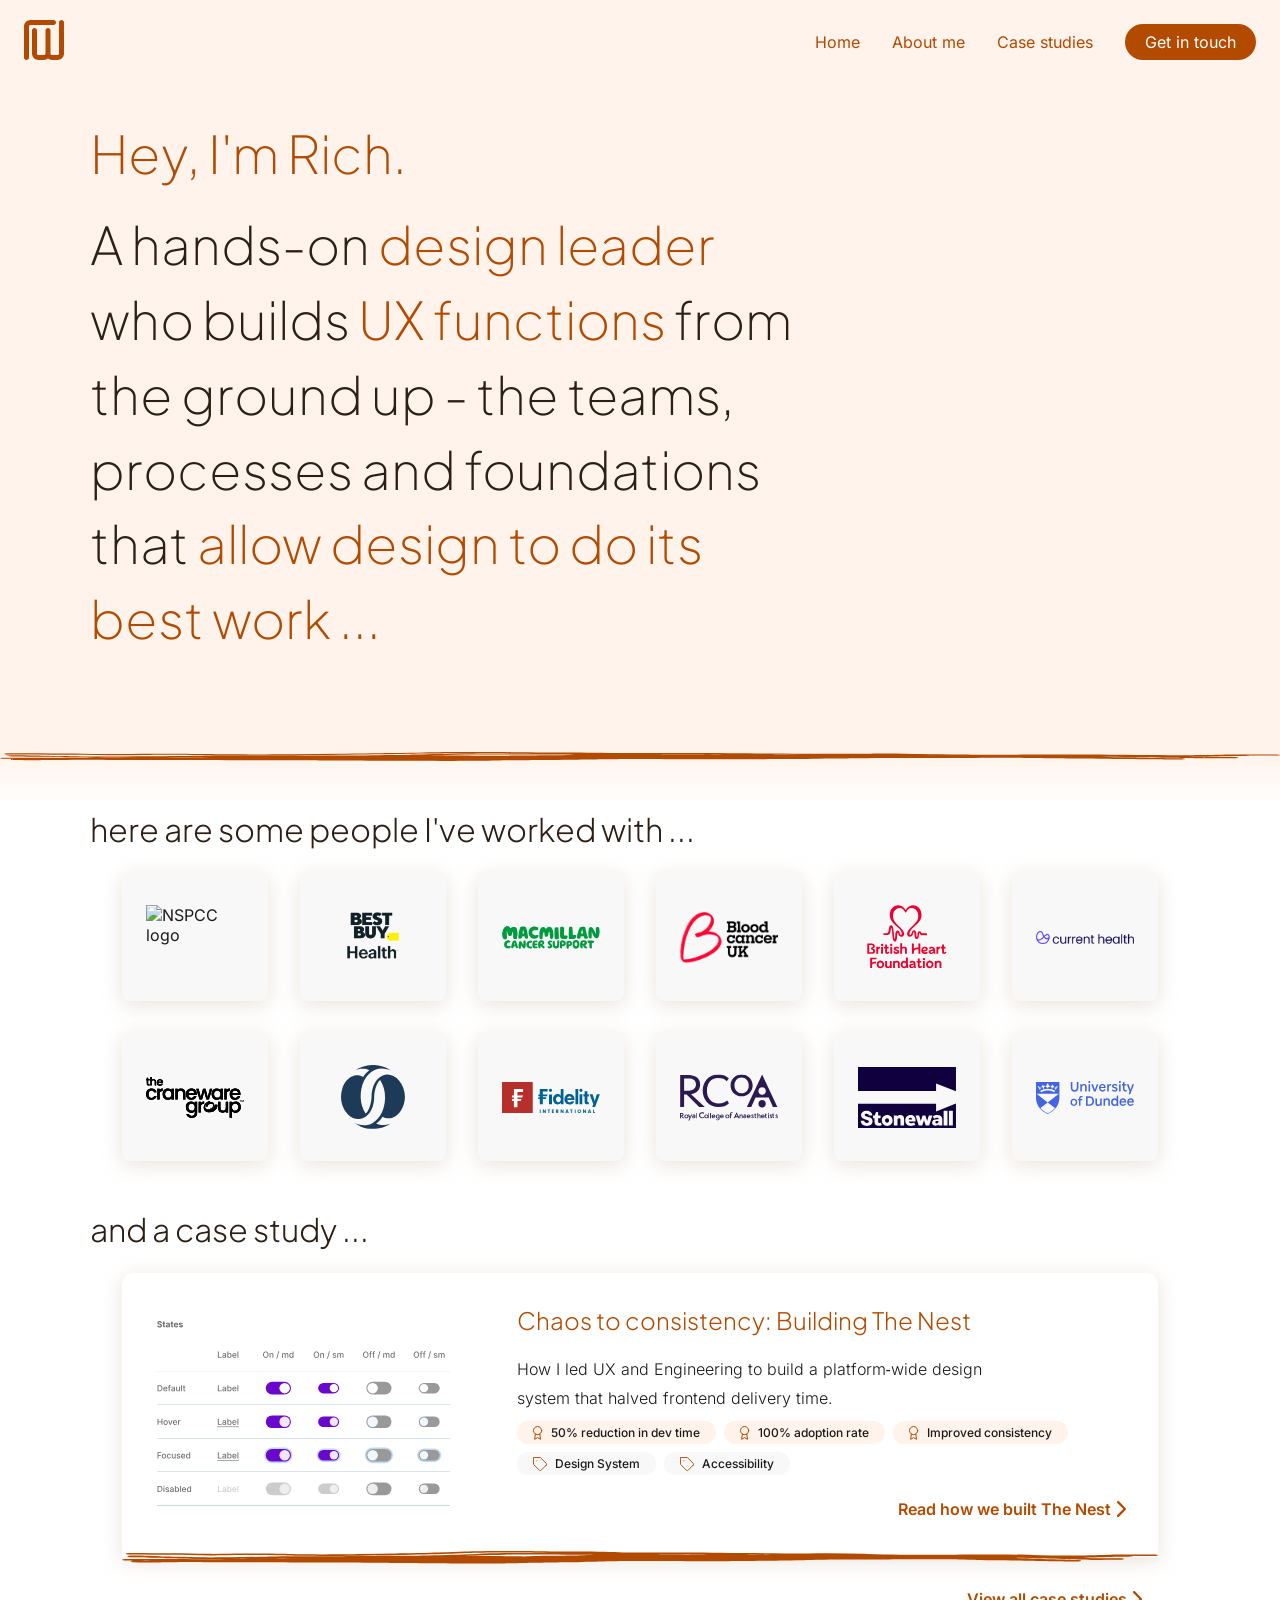
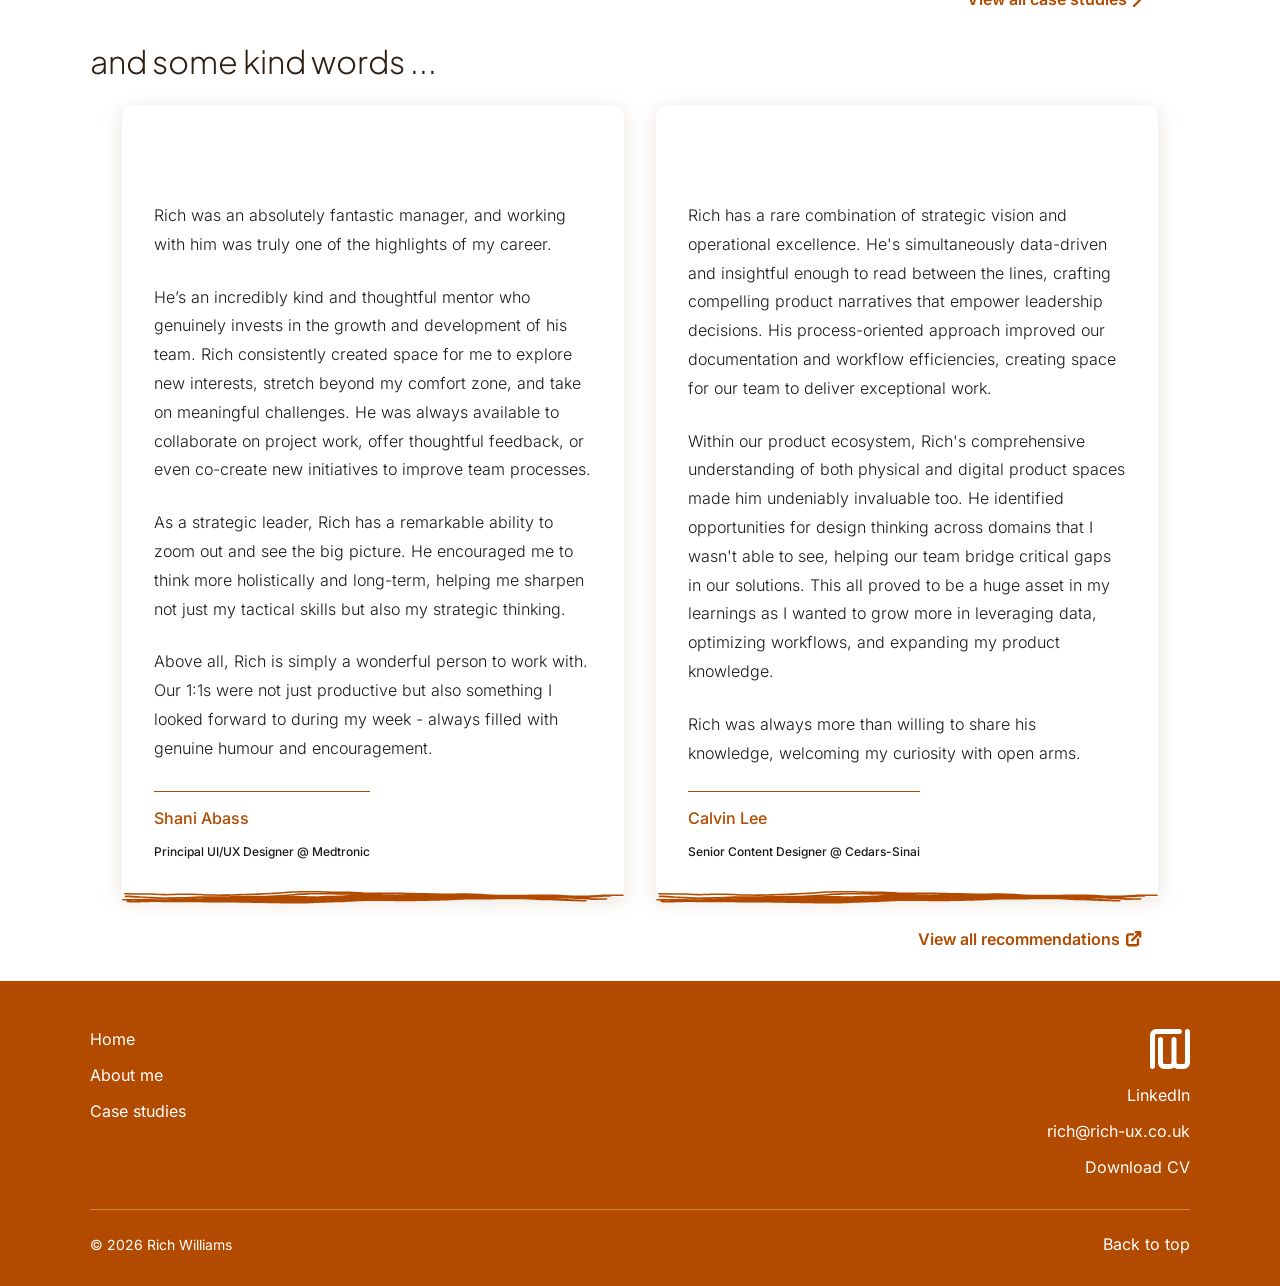
==== commit d65445b3: "fixed bug with missing card link" ====
--- a/index.html
+++ b/index.html
@@ -149,7 +149,8 @@
             </div>
 
             <!-- Link to full case study -->
-            
+            <a href="Nest.html" class="text-link">Read how we built The Nest <img src="assets/icons/chevron-right.svg"
+                alt="" /></a>
 
           </div>
         </div>
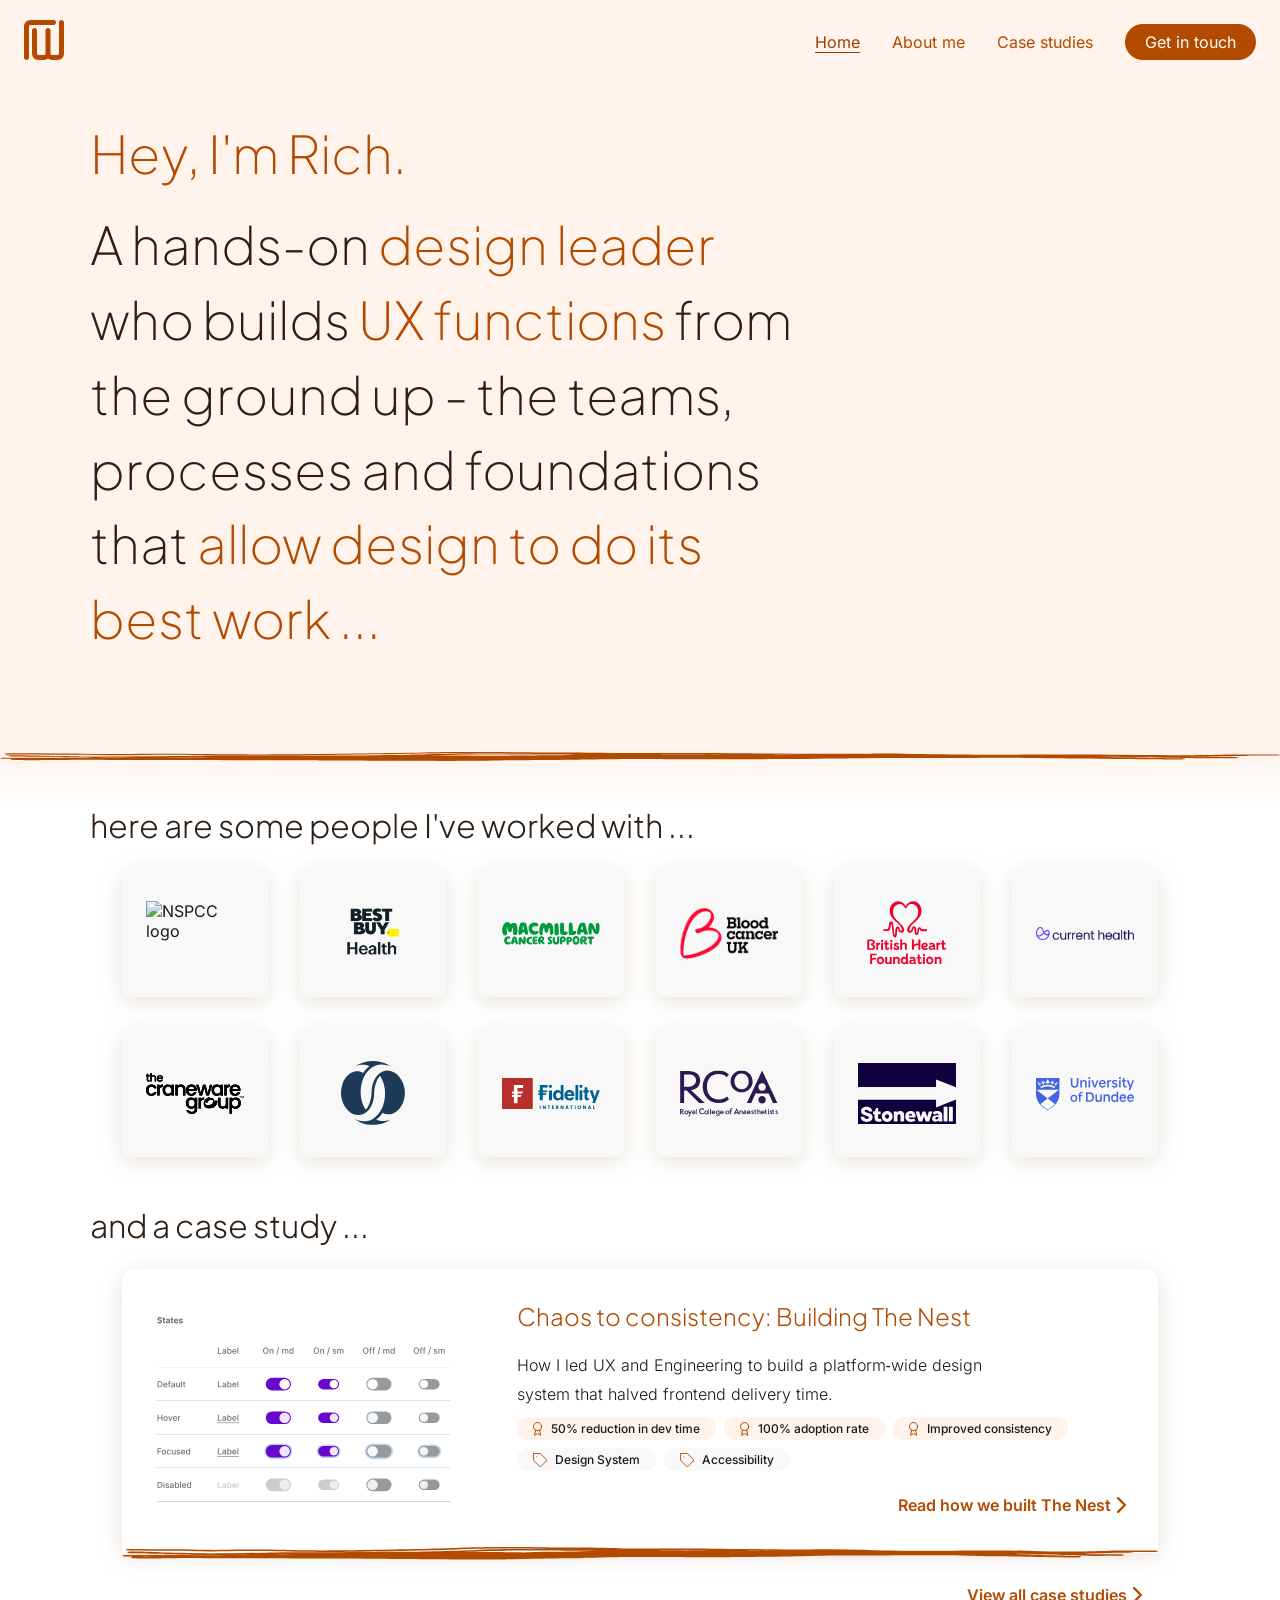
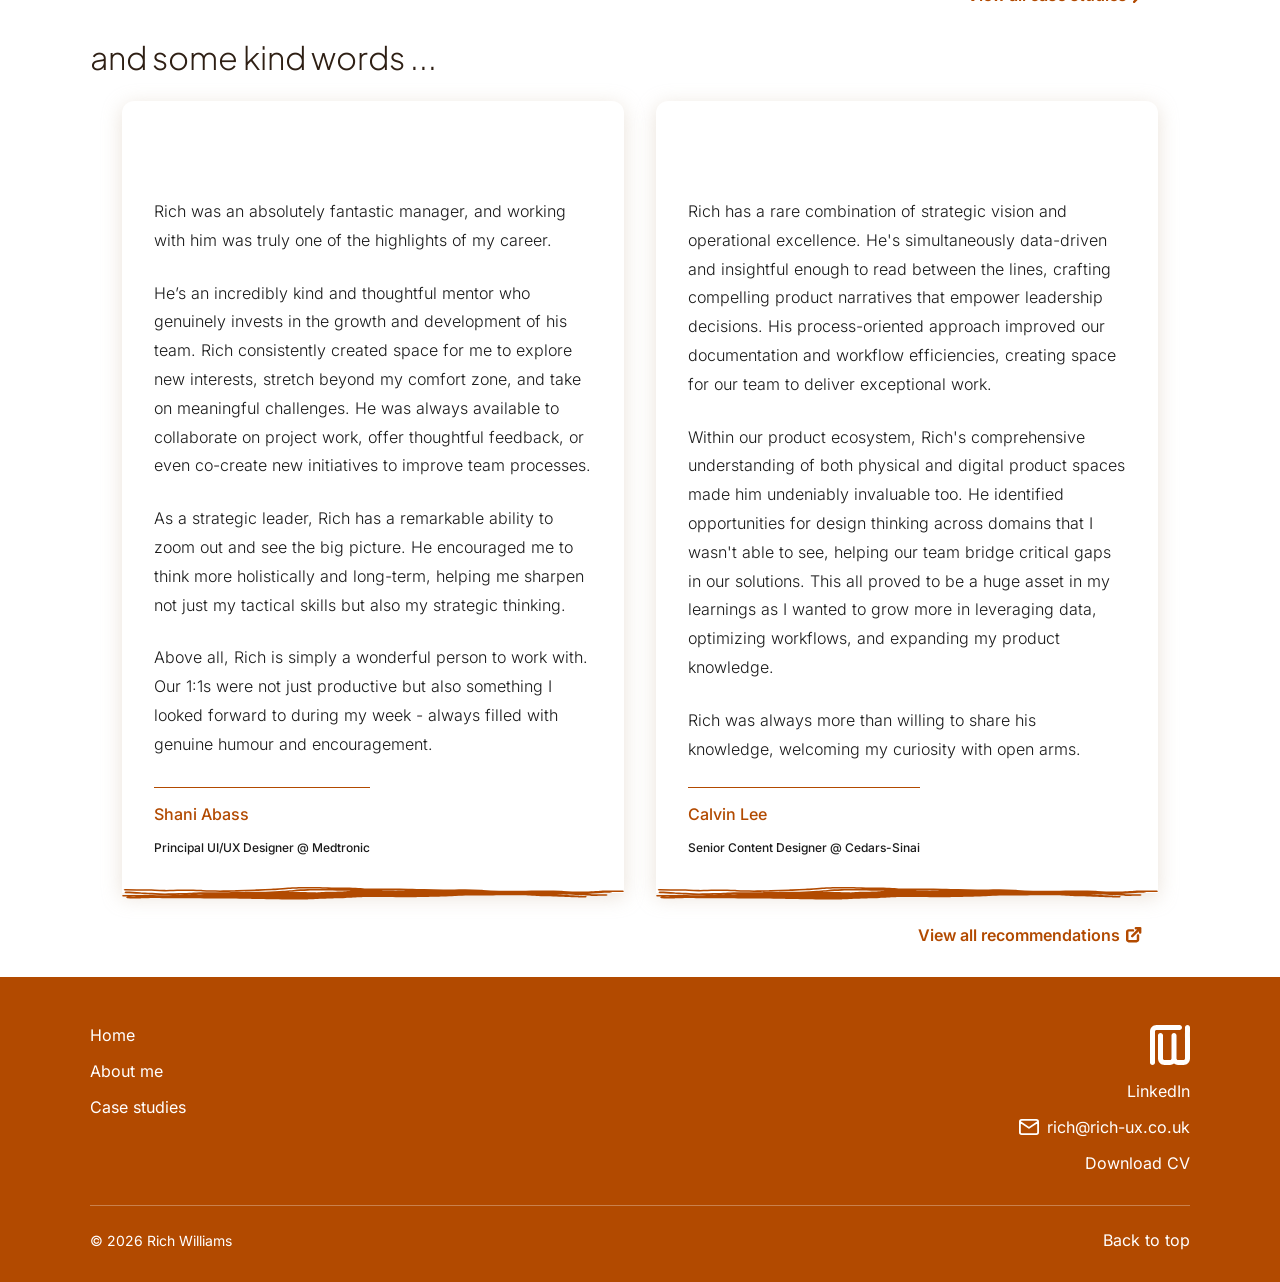
==== commit 2f1e8f7a: "added About me and get in touch pages" ====
--- a/index.html
+++ b/index.html
@@ -16,7 +16,7 @@
   <nav>
     <div class="nav-inner">
       <div class="nav-logo">
-        <img src="assets/icons/rwlogo.svg" alt="Rich Williams" />
+        <a href="../index.html" class="nav-logo"><img src="assets/icons/rwlogo.svg" alt="Rich Williams" /></a>
       </div>
       <button class="nav-toggle" aria-label="Toggle navigation">
         <span></span>
@@ -24,10 +24,10 @@
         <span></span>
       </button>
       <ul class="nav-links">
-        <li><a href="#">Home</a></li>
-        <li><a href="#">About me</a></li>
-        <li><a href="#">Case studies</a></li>
-        <li><a href="#" class="small-button">Get in touch</a></li>
+        <li><a href="#" class="active">Home</a></li>
+        <li><a href="About.html">About me</a></li>
+        <li><a href="case-studies/index.html">Case studies</a></li>
+        <li><a href="Get-in-touch.html" class="small-button">Get in touch</a></li>
       </ul>
     </div>
   </nav>
@@ -149,7 +149,7 @@
             </div>
 
             <!-- Link to full case study -->
-            <a href="Nest.html" class="text-link">Read how we built The Nest <img src="assets/icons/chevron-right.svg"
+            <a href="case-studies/Nest.html" class="text-link">Read how we built The Nest <img src="assets/icons/chevron-right.svg"
                 alt="" /></a>
 
           </div>
@@ -161,7 +161,7 @@
             fill="#B24A00" />
         </svg>
       </div>
-      <a href="#" class="text-link text-link-right">View all case studies <img src="assets/icons/chevron-right.svg"
+      <a href="case-studies/index.html" class="text-link text-link-right">View all case studies <img src="assets/icons/chevron-right.svg"
           alt="" /></a>
 
     </div>
@@ -242,8 +242,8 @@
         <div class="footer-nav">
           <ul>
             <li><a href="#">Home</a></li>
-            <li><a href="#">About me</a></li>
-            <li><a href="#">Case studies</a></li>
+            <li><a href="About.html">About me</a></li>
+            <li><a href="case-studies/index.html">Case studies</a></li>
           </ul>
         </div>
 
--- a/style.css
+++ b/style.css
@@ -31,6 +31,8 @@
   /* 14px */
   --text-base: 1rem;
   /* 16px */
+  --text-m: 1.125rem;
+  /* 18px */
   --text-lg: 1.25rem;
   /* 20px */
   --text-xl: 1.5rem;
@@ -139,6 +141,9 @@
 body {
   font-family: var(--font-body);
   color: var(--text-dark);
+    display: flex;
+  flex-direction: column;
+  min-height: 100vh;
 }
 
 p {
@@ -233,7 +238,7 @@
   font-weight: 300;
   color: var(--orange);
   margin-bottom: 0.75rem;
-    display: flex;
+  display: flex;
   align-items: center;
   gap: 0.5rem;
 }
@@ -344,6 +349,13 @@
   align-items: center;
   gap: 0.5rem;
 }
+
+/* Prose — constrains long-form text to a readable line length */
+.page-intro {
+  max-width: 65ch;
+  margin-bottom: 1.5rem;
+}
+
 
 /* Prose — constrains long-form text to a readable line length */
 .prose {
@@ -476,11 +488,18 @@
 
 .case-study-card {
   display: flex;
+  position: relative;
   flex-direction: column;
   border-radius: 0.75rem 0.75rem 0 0;
   margin: 0rem 2rem 2rem 2rem;
   min-width: 300px;
   box-shadow: 0 4px 20px var(--warm-shadow);
+}
+
+.case-study-card .text-link::after {
+  content: '';
+  position: absolute;
+  inset: 0;
 }
 
 .case-study-inner {
@@ -652,12 +671,13 @@
   display: flex;
   align-items: center;
   justify-content: center;
-  align-self: stretch; /* fills the full card height minus padding */
+  align-self: stretch;
+  /* fills the full card height minus padding */
   flex-shrink: 0;
 }
 
 .callout-icon img {
-  height:auto;
+  height: auto;
   width: 2rem;
 }
 
@@ -681,6 +701,123 @@
   color: var(--white);
   font-size: var(--text-base);
 }
+
+.about-hero-image {
+  width: 100%;
+  height: 600px;
+  object-fit: cover;
+  object-position: bottom;
+  border-style: solid;
+  border-color: var(--orange-tint);
+  border-width: 0.5rem;
+  border-radius: 0.5rem 5.5rem 0.5rem;
+}
+
+.about-hero-card {
+  position: absolute;
+  bottom: -6rem;
+  /* pulls it down to overlap below the image */
+  left: 2.5rem;
+  /* aligns with your section padding */
+  max-width: 480px;
+  background-color: var(--white);
+  border-radius: 0.75rem;
+  padding: 2rem 2rem 0 2rem;
+  box-shadow: 0 4px 20px var(--warm-shadow);
+  display: flex;
+  flex-direction: column;
+}
+
+.about-hero-card .card-divider {
+  width: calc(100% + 4rem);
+  margin-left: -2rem;
+  display: block;
+}
+
+/* --- Contact form --- */
+
+form {
+  max-width: 520px;
+  margin-bottom: 3rem;
+}
+
+.form-field {
+  display: flex;
+  flex-direction: column;
+  gap: 0.5rem;
+  margin-bottom: 1.5rem;
+}
+
+label {
+  font-family: var(--font-display);
+  font-size: var(--text-sm);
+  font-weight: 600;
+  color: var(--text-warm);
+}
+
+input,
+textarea {
+  font-family: var(--font-body);
+  font-size: var(--text-base);
+  color: var(--text-dark);
+  background-color: var(--white);
+  border: 1.5px solid var(--warm-shadow);
+  border-radius: 0.5rem;
+  padding: 0.75rem 1rem;
+  width: 100%;
+  transition: border-color 0.2s ease, box-shadow 0.2s ease;
+}
+
+input:focus,
+textarea:focus {
+  outline: none;
+  border-color: var(--orange);
+  box-shadow: 0 0 0 3px rgba(178, 74, 0, 0.15);
+}
+
+textarea {
+  resize: vertical;
+  min-height: 160px;
+}
+
+form .small-button {
+  background-color: var(--orange);
+  color: var(--white);
+  padding: 0.75rem 2rem;
+  border: none;
+  cursor: pointer;
+  font-size: var(--text-base);
+  font-family: var(--font-body);
+}
+
+form .small-button:hover {
+  background-color: var(--orange-dark);
+}
+
+/* --- Toast --- */
+
+.toast {
+  position: relative;
+  background-color: var(--text-warm);
+  color: var(--white);
+  padding: 0.75rem 1.5rem;
+  border-radius: 100px;
+  font-size: var(--text-sm);
+  opacity: 0;
+  max-height: 0;
+  transition: opacity 0.3s ease, max-height 0.3s ease, margin 0.3s ease;
+  pointer-events: none;
+  white-space: nowrap;
+  display: inline-block;
+  margin-top: 0;
+}
+
+.toast.is-visible {
+  opacity: 1;
+  max-height: 3rem;
+  margin-top: 1rem;
+}
+
 
 
 /* ============================================
@@ -901,11 +1038,26 @@
   margin-bottom: 1.5rem;
 }
 
+/* --- About me page --- */
+
+/* Hero card */
+
+.about-hero {
+  position: relative;
+  margin-bottom: 8rem;
+  /* creates space for the card overlap */
+}
+
+.about-hero .container {
+  position: relative;
+}
+
 /* --- Footer --- */
 
 footer {
   background-color: var(--orange);
   padding: 3rem 2.5rem 2rem;
+  margin-top: auto;
 }
 
 .footer-inner {
@@ -1093,8 +1245,14 @@
     font-size: var(--text-2xl);
   }
 
+  /* Page title drops to 32px on mid screens */
+  .heading-xl {
+    font-size: var(--text-3xl);
+  }
+
+
   .logo-grid {
-    margin: 0 1rem 3rem 1rem;
+    margin: 0 1.5rem 3rem 1.5rem;
   }
 
   .case-study-card {
@@ -1108,12 +1266,24 @@
   }
 
   .text-link-right {
-    margin: 0rem 3rem 2rem 0rem;
+    margin: 0rem 1.5rem 2rem 0rem;
   }
 
   .recommendation-content {
     padding: 2rem 10rem;
   }
+
+  .about-hero-card {
+    bottom: -28rem;
+    /* push card down so image is visible */
+  }
+
+
+  .about-hero {
+    margin-bottom: 30rem;
+    /* creates space for the card overlap */
+  }
+
 }
 
 @media (max-width: 850px) {
@@ -1166,18 +1336,68 @@
     padding: 2rem;
   }
 
-figure {
-  padding: 3rem 2rem 2rem;
-  
-}
+  figure {
+    padding: 3rem 2rem 2rem;
+
+  }
 
   .text-link-right {
-    margin: 0rem 3rem 2rem 0rem;
-  }
+    margin: 0rem 1rem 2rem 0rem;
+  }
+
+  .reading p,
+  .reading li {
+
+    /* Reading content drops to 18px on smaller screens */
+    font-size: var(--text-m);
+
+  }
+
+  .about-hero-card {
+    left: 1.5rem;
+    /* aligns with your section padding */
+    right: 1.5rem;
+    max-width: none;
+  }
+
+  .about-hero-card {
+    bottom: -20rem;
+    /* push card down so image is visible */
+  }
+
+
+  .about-hero {
+    margin-bottom: 22rem;
+    /* creates space for the card overlap */
+  }
+
 }
 
 @media (max-width: 650px) {
   .logo-grid {
     grid-template-columns: repeat(2, 1fr);
+
+  }
+
+  .about-hero-image {
+    object-position: right;
+    margin-bottom: 1.5rem;
+  }
+
+  .about-hero {
+    margin-bottom: 0;
+    /* remove the overlap margin */
+  }
+
+  .about-hero-card {
+    position: static;
+    max-width: 100%;
+    margin-bottom: 1.5rem;
+  }
+}
+
+@media (max-width: 480px) {
+  .about-hero-image {
+    display: none;
   }
 }
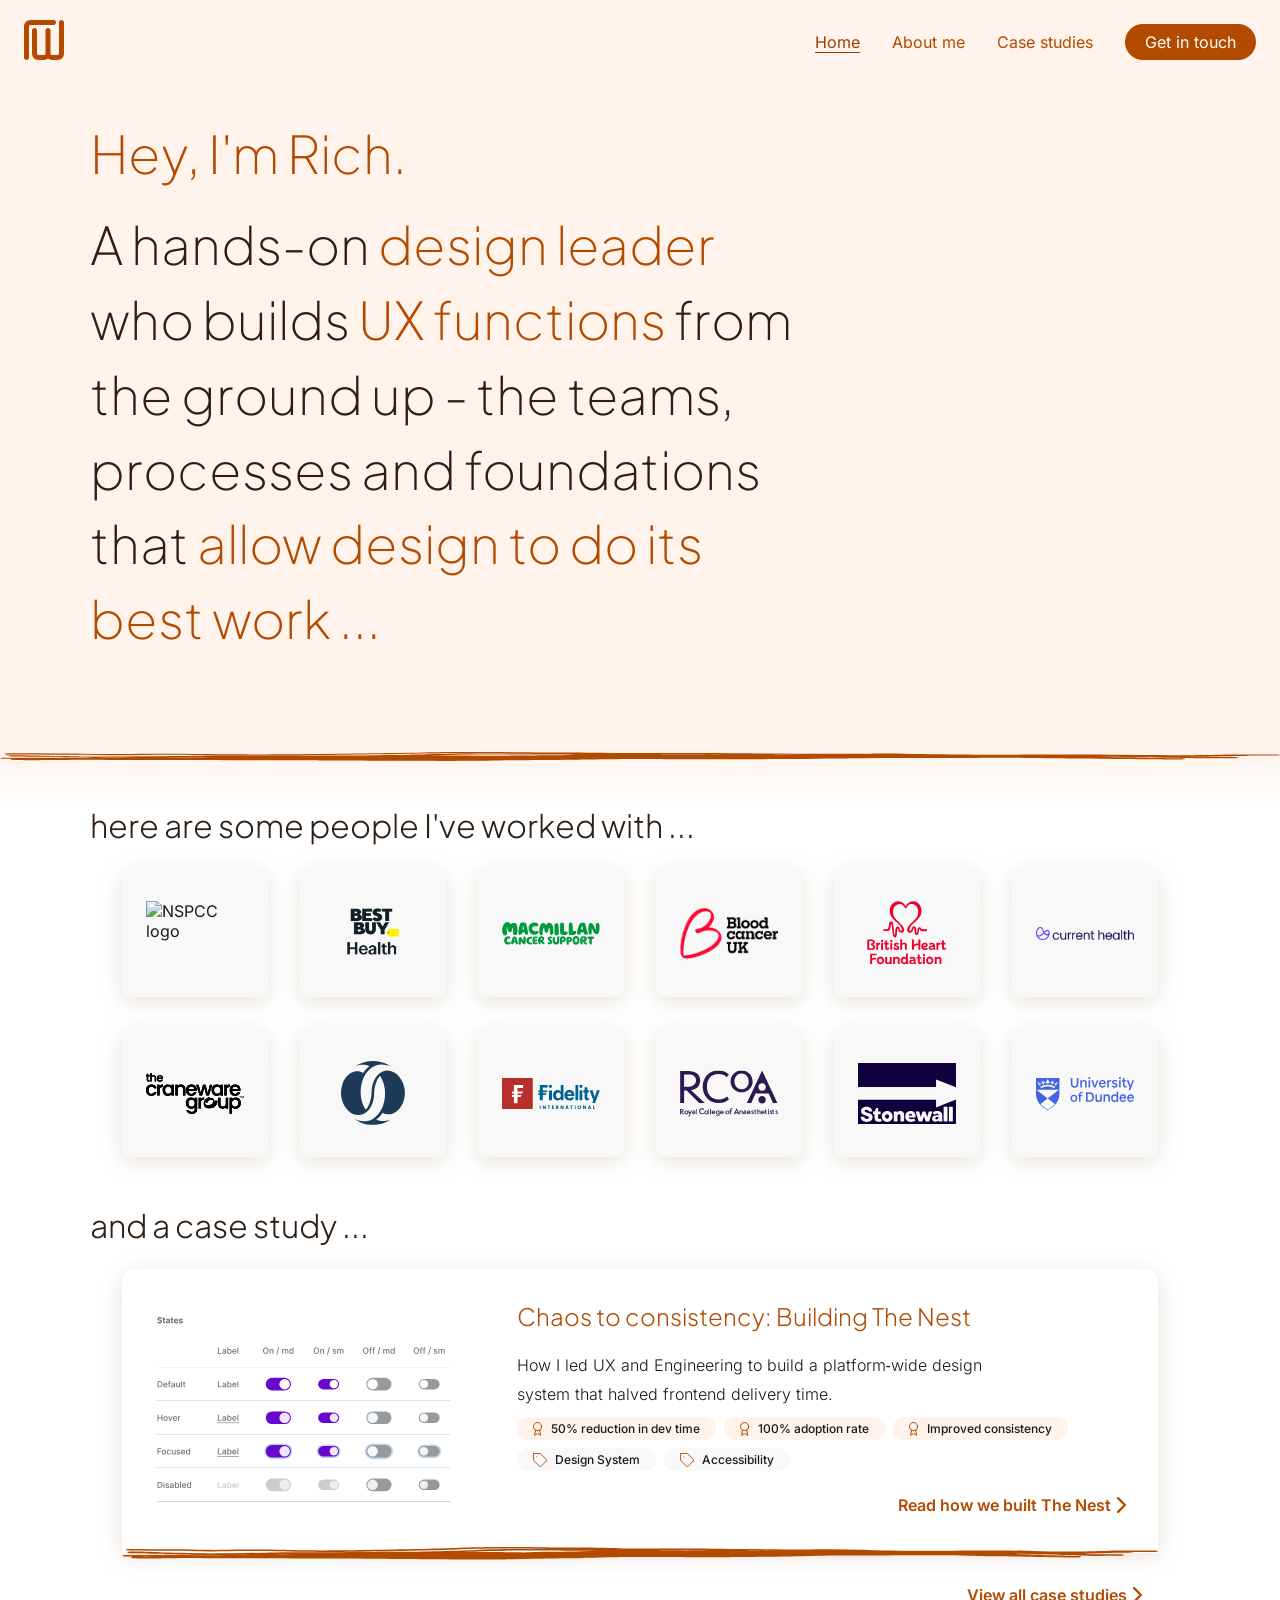
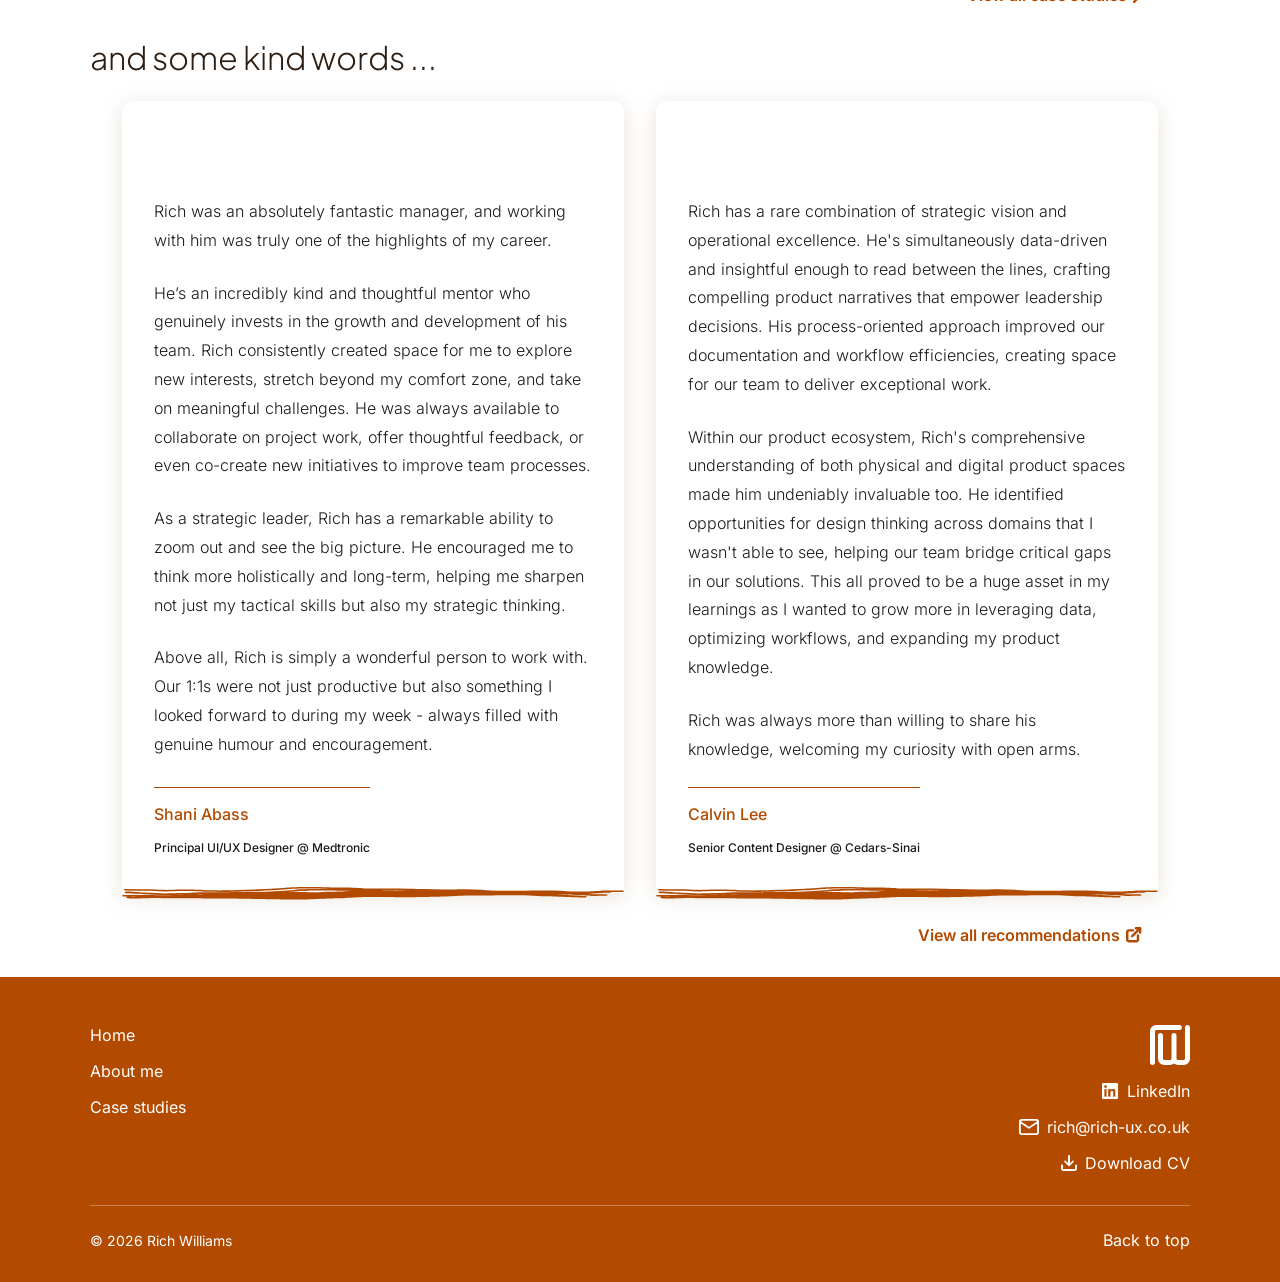
==== commit f6d5cbe3: "fixed footer on homepage" ====
--- a/index.html
+++ b/index.html
@@ -250,8 +250,8 @@
         <!-- Logo and links right -->
         <div class="footer-right">
           <img src="assets/icons/rwlogo.svg" alt="Rich Williams" class="footer-logo" />
-          <a href="https://www.linkedin.com/in/yourprofile" target="_blank" class="footer-link">
-            <img src="assets/icons/linkedin.svg" alt="" />
+          <a href="https://www.linkedin.com/in/richinname/" target="_blank" class="footer-link">
+            <img src="assets/icons/LinkedIn.png" alt="" />
             LinkedIn
           </a>
           <a href="mailto:rich@rich-ux.co.uk" class="footer-link">
@@ -259,7 +259,7 @@
             rich@rich-ux.co.uk
           </a>
           <a href="assets/rich-williams-cv.pdf" download class="footer-link">
-            <img src="assets/icons/download.svg" alt="" />
+            <img src="assets/icons/download.png" alt="" />
             Download CV
           </a>
         </div>
--- a/style.css
+++ b/style.css
@@ -749,10 +749,10 @@
 }
 
 label {
-  font-family: var(--font-display);
-  font-size: var(--text-sm);
-  font-weight: 600;
-  color: var(--text-warm);
+  font-family: var(--font-body);
+  font-size: var(--text-body);
+  font-weight: 400;
+  color: var(--orange);
 }
 
 input,
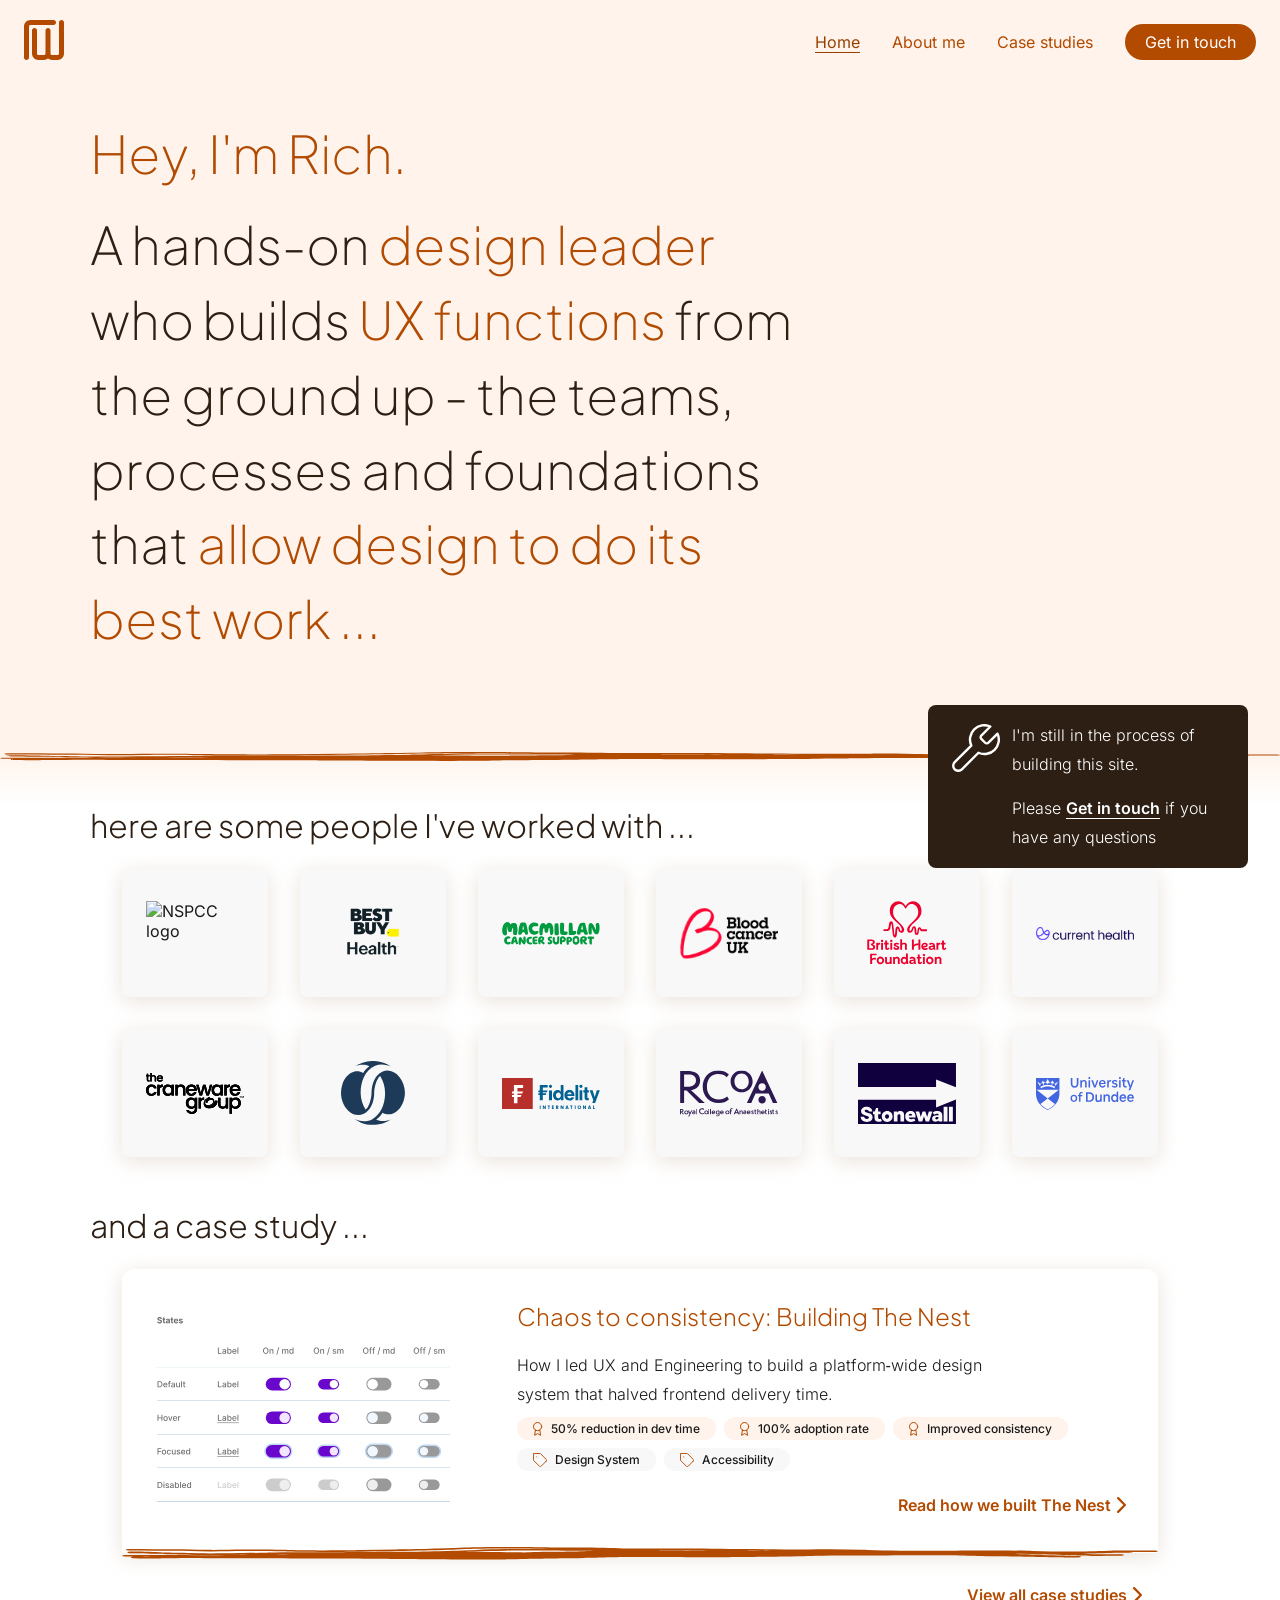
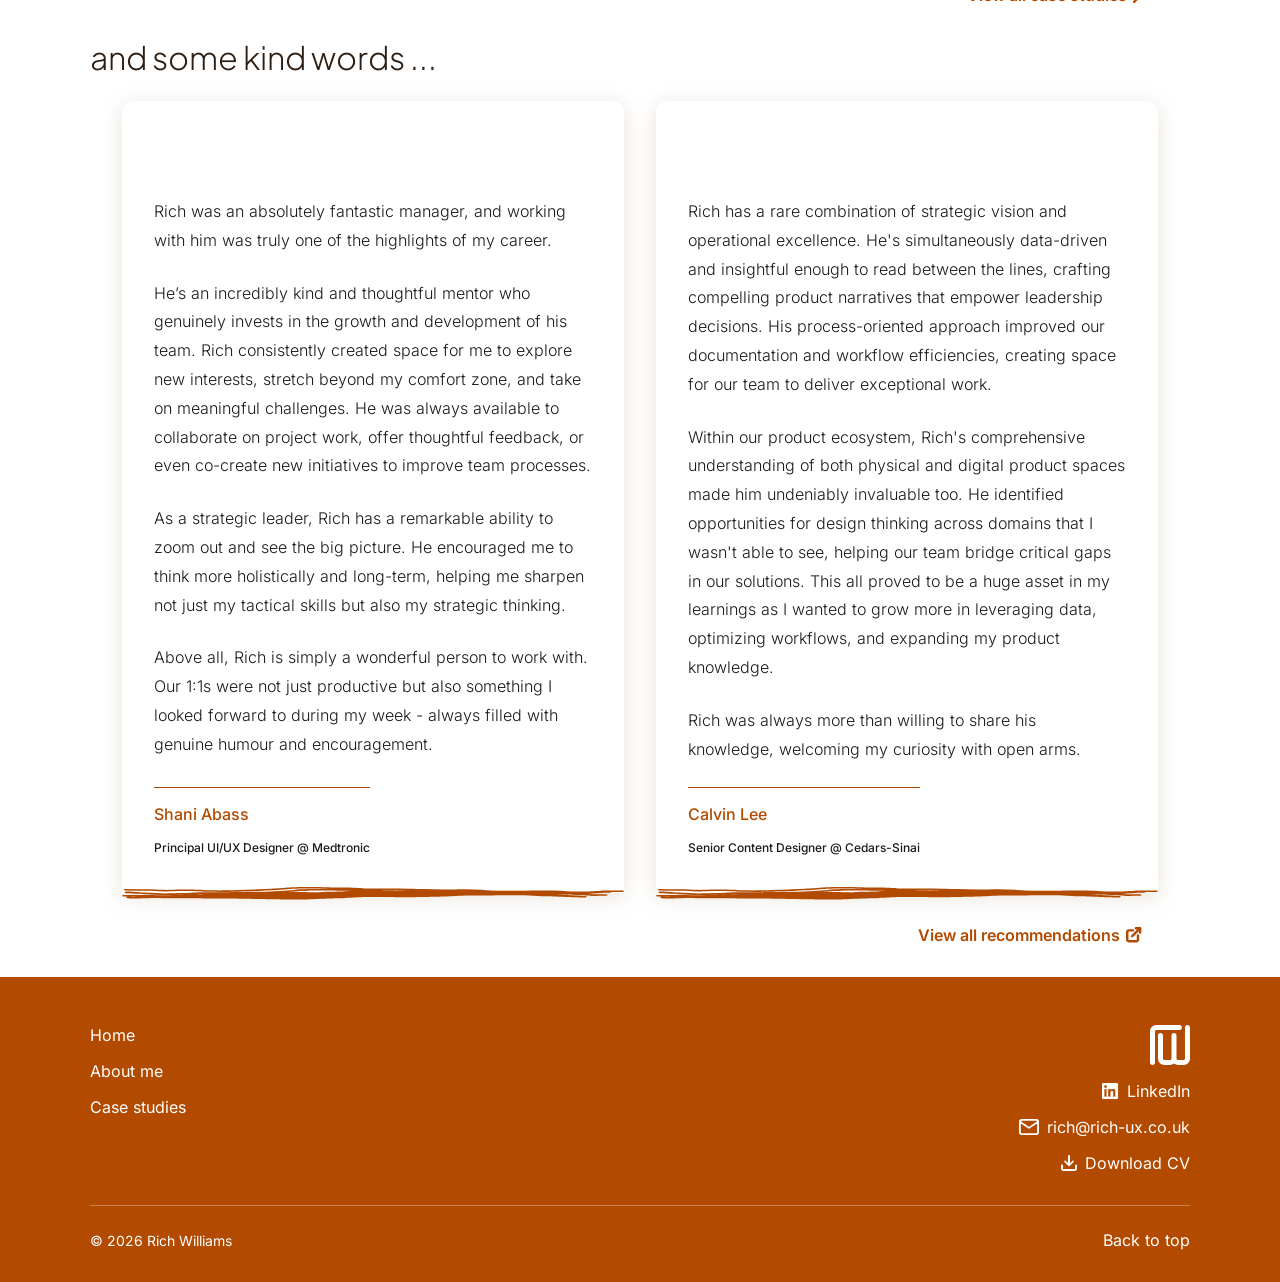
==== commit 9a57302b: "added in WIP toast to homepage and updated CV" ====
--- a/index.html
+++ b/index.html
@@ -275,7 +275,16 @@
     </div>
   </footer>
 
+
+  <div class="toast" id="toast-wip">
+  <img src="assets/icons/tool.svg" alt="" />
+  <div>
+    <p>I'm still in the process of building this site.</p>
+    <p>Please <a href="Get-in-touch.html" class="text-link">Get in touch</a> if you have any questions</p>
+  </div>
+</div>
   <script src="main.js"></script>
+
 </body>
 
 </html>
--- a/style.css
+++ b/style.css
@@ -158,6 +158,11 @@
   text-underline-offset: 0.25rem;
 }
 
+#toast-wip a {
+  color: var(--white);
+  text-decoration: underline;
+}
+
 
 /* ============================================
    UTILITIES
@@ -800,7 +805,7 @@
   position: relative;
   background-color: var(--text-warm);
   color: var(--white);
-  padding: 0.75rem 1.5rem;
+  padding: 1rem 1.5rem;
   border-radius: 100px;
   font-size: var(--text-sm);
   opacity: 0;
@@ -810,12 +815,41 @@
   white-space: nowrap;
   display: inline-block;
   margin-top: 0;
+    display: flex;
+  align-items: flex-start;
+  gap: 0.75rem;
 }
 
 .toast.is-visible {
   opacity: 1;
   max-height: 3rem;
   margin-top: 1rem;
+}
+
+.toast img {
+  height: 3rem;
+  width: auto;
+  flex-shrink: 0;
+  margin-top: 0.2em;
+}
+
+/* --- Toast on homepage --- */
+
+#toast-wip {
+  position: fixed;
+  bottom: 2rem;
+  right: 2rem;
+  max-width: 320px;
+  border-radius: 0.5rem;
+  white-space: normal;
+  transform: translateY(2rem);
+  display: flex; /* override inline-block */
+}
+
+#toast-wip.is-visible {
+  transform: translateY(0);
+  max-height: 200px; /* override the 3rem limit */
+  pointer-events: auto;
 }
 
 
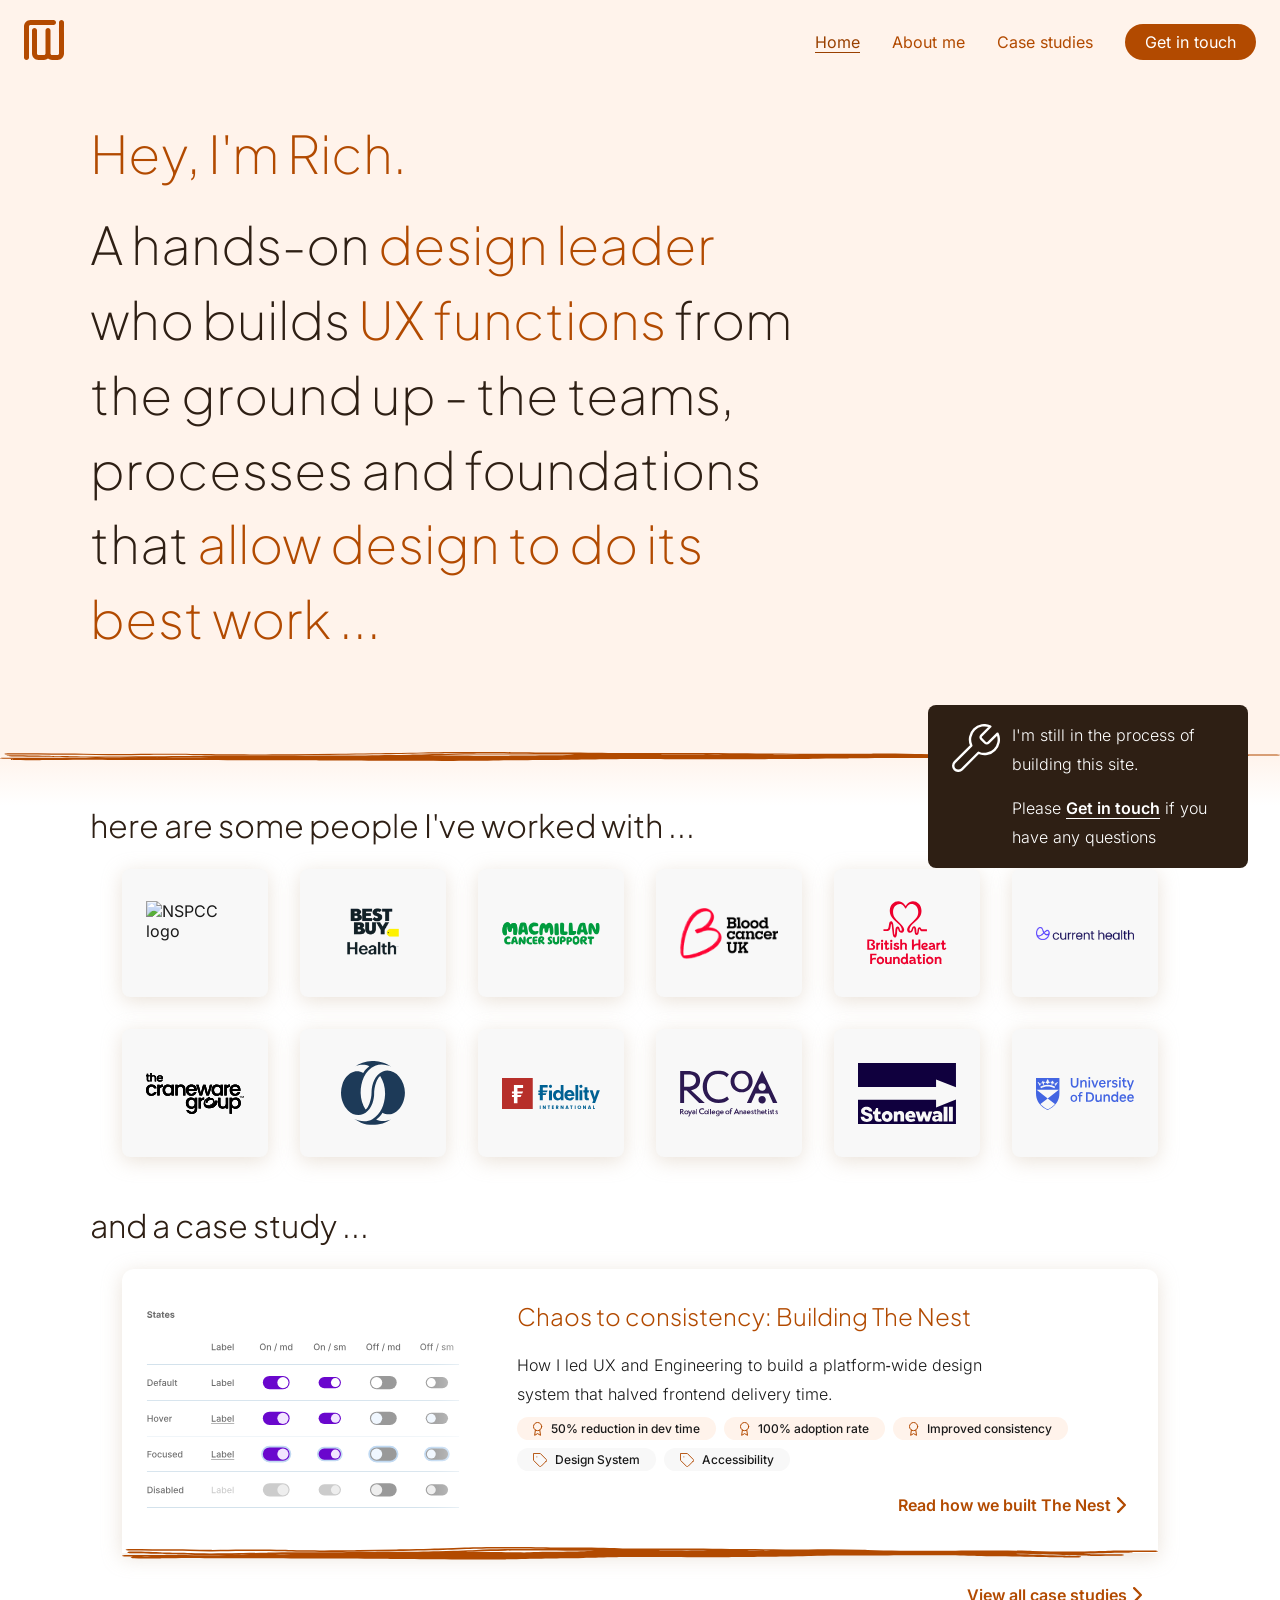
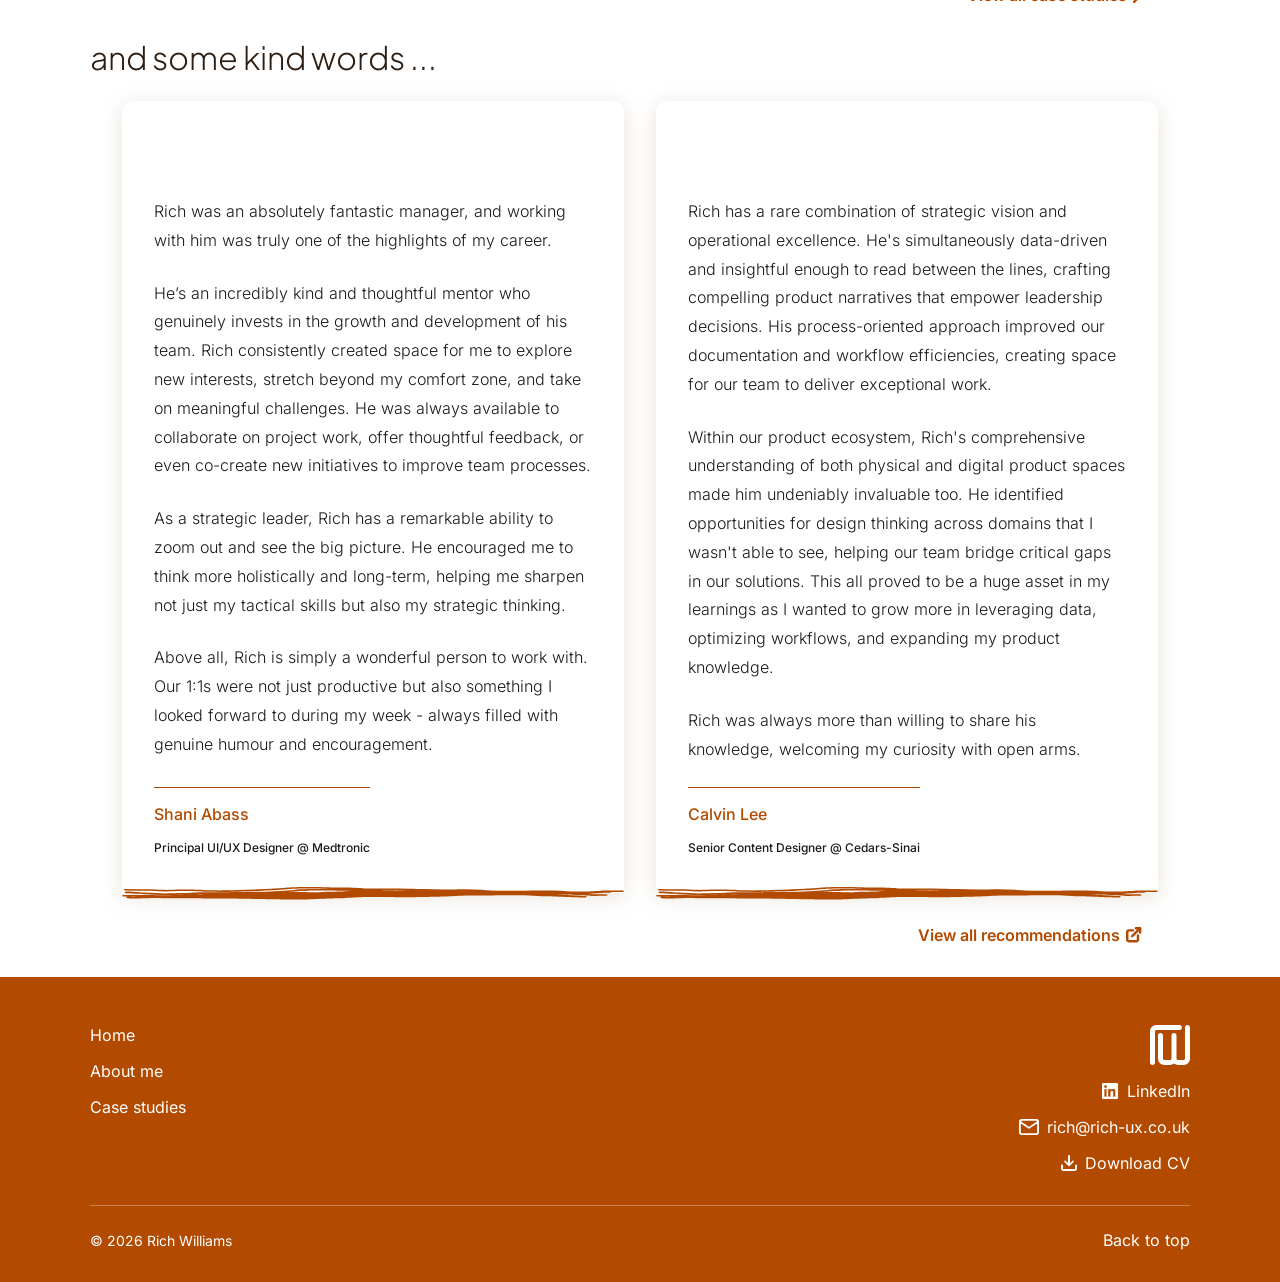
==== commit fcf8fa9a: "added to case study and updated meta info for sharing" ====
--- a/index.html
+++ b/index.html
@@ -4,7 +4,12 @@
 <head>
   <meta charset="UTF-8" />
   <meta name="viewport" content="width=device-width, initial-scale=1.0" />
-  <title>Rich Williams</title>
+  <title>Portfolio - Rich Williams</title>
+  <meta property="og:title" content="Portfolio - Rich Williams" />
+<meta property="og:description" content="Read about my UX work and the things I have done to build UX functions from the ground up." />
+<meta property="og:image" content="https://rich-ux.co.uk/assets/images/og-home.png" />
+<meta property="og:url" content="https://rich-ux.co.uk/" />
+<meta property="og:type" content="website" />
   <link rel="stylesheet" href="style.css" />
   <link rel="icon" type="image/svg+xml" href="assets/icons/rwlogo.svg" />
   <link href="https://fonts.googleapis.com/css2?family=Source+Serif+4:ital,opsz,wght@0,8..60,300;0,8..60,400;1,8..60,300;1,8..60,400&display=swap" rel="stylesheet">
--- a/style.css
+++ b/style.css
@@ -353,6 +353,8 @@
   display: flex;
   align-items: center;
   gap: 0.5rem;
+   font-size: var(--text-xs);
+  opacity: 0.75;
 }
 
 /* Prose — constrains long-form text to a readable line length */
@@ -499,6 +501,7 @@
   margin: 0rem 2rem 2rem 2rem;
   min-width: 300px;
   box-shadow: 0 4px 20px var(--warm-shadow);
+
 }
 
 .case-study-card .text-link::after {
@@ -517,21 +520,44 @@
 /* flex: 0 0 35% means don't grow, don't shrink, stay at 35% */
 .case-study-image {
   flex: 0 0 35%;
+  overflow: hidden;
+ padding: 0.5rem;
+ position: relative;
+}
+
+.case-study-image img {
+  width: 100%;
+  height: 100%;
+  object-fit: cover;
+  border-radius: 0.5rem;
+ mask-image: linear-gradient(to right, black 75%, 95%, transparent 100%);
+-webkit-mask-image: linear-gradient(to right, black 75%, 95%, transparent 100%);
 }
 
 .card-divider {
   width: 100%;
   display: block;
   height: 15px;
+ 
+  fill: var(--orange);
+}
+
+.case-study-card .card-divider,
+.recommendation-card .card-divider,
+.about-hero-card .card-divider {
   margin-bottom: -9px;
+}
+
+.card-divider.divider-tint path {
+  fill: var(--orange-tint);
 }
 
 /* object-fit cover crops rather than distorts */
 .case-study-image img {
   width: 100%;
   height: 100%;
-  padding: 1rem 0.5rem;
   object-fit: cover;
+  border-radius: 0.5rem 0 0 0;
 }
 
 /* flex column stacks children vertically */
@@ -646,9 +672,20 @@
   gap: 0.5rem;
 }
 
-.icon-list li::before {
+.icon-list.outcomes li::before {
   content: '';
   background-image: url('assets/icons/rosette.svg');
+  background-size: contain;
+  background-repeat: no-repeat;
+  height: 1em;
+  width: 1em;
+  flex-shrink: 0;
+  margin-top: 0.4em;
+}
+
+.icon-list.actions li::before {
+  content: '';
+  background-image: url('assets/icons/circle-ck.svg');
   background-size: contain;
   background-repeat: no-repeat;
   height: 1em;
